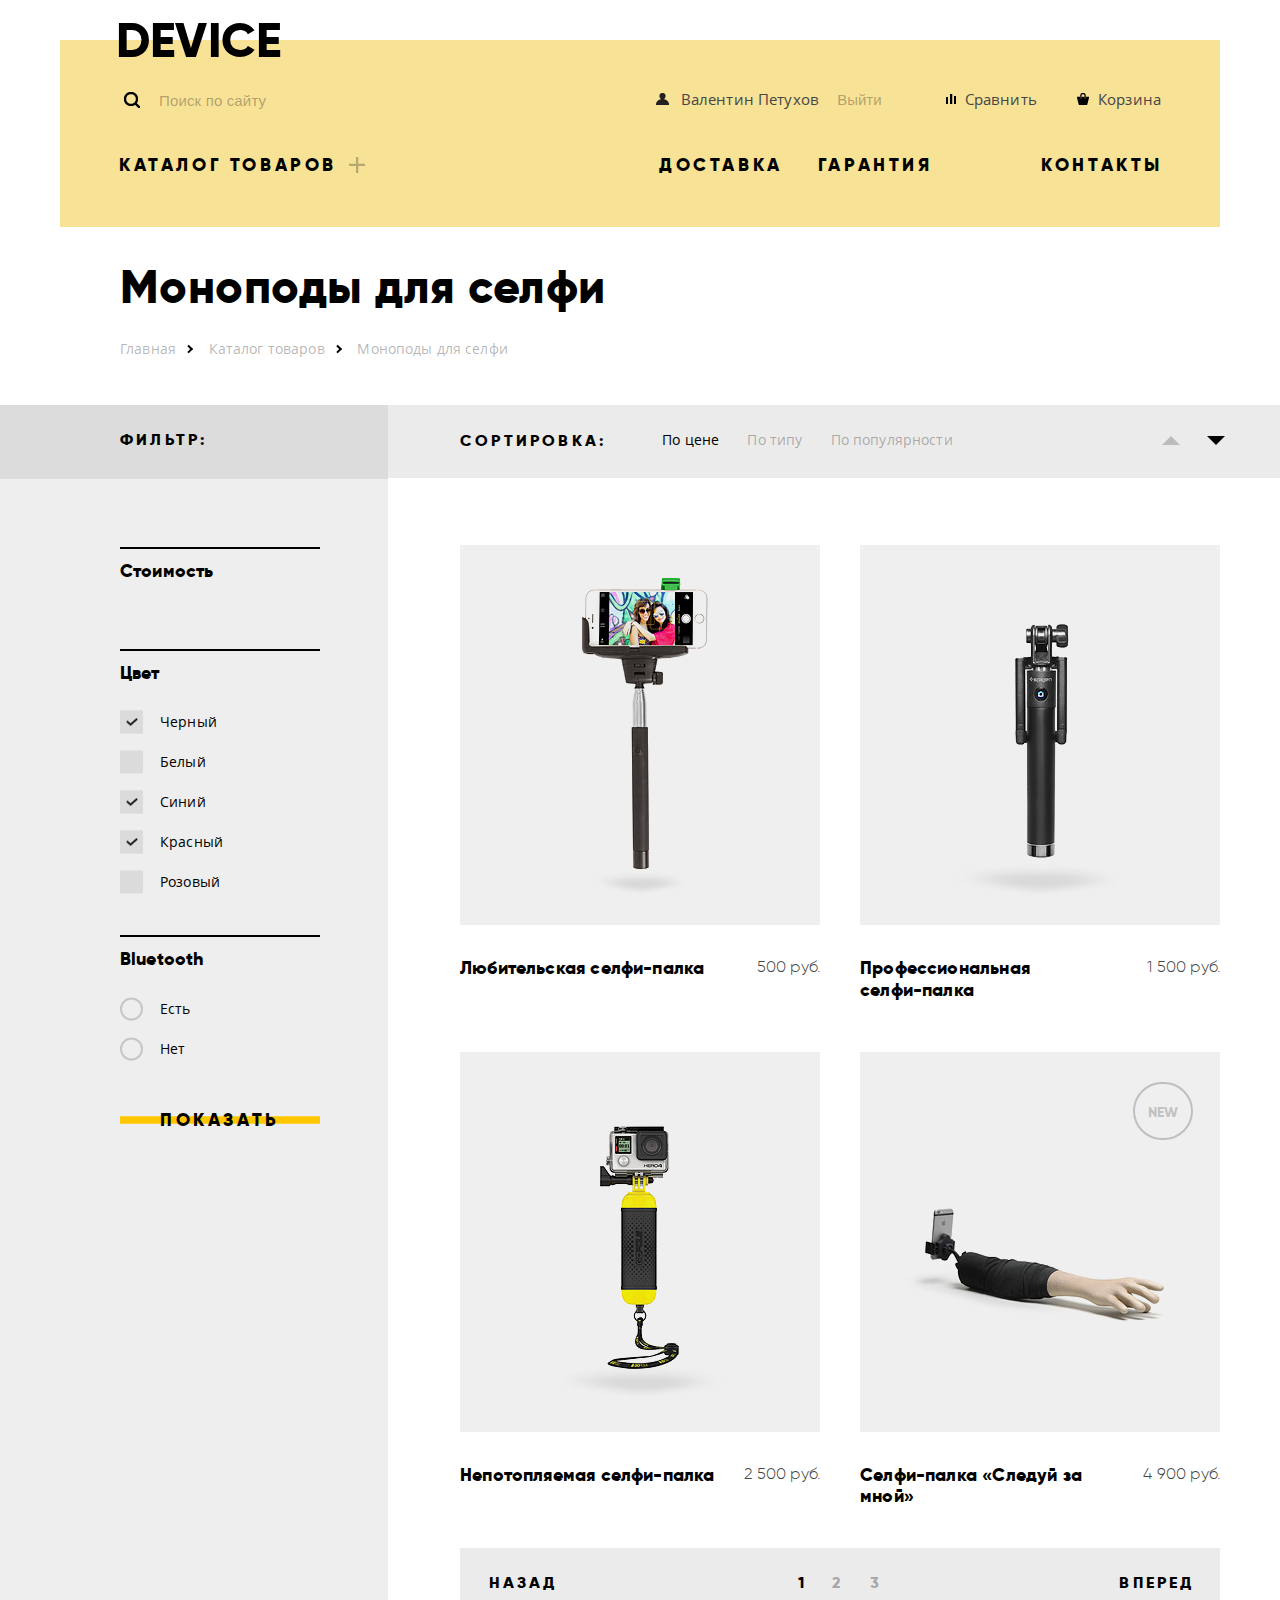
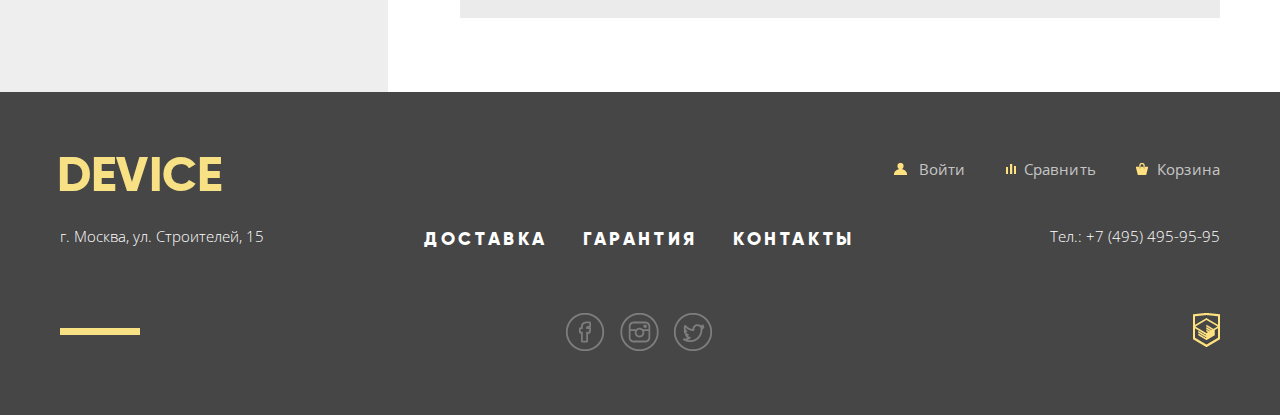
==== catalog.html @ 840a2074 "стилизован catalog.html" ====
<!DOCTYPE html>
<html lang="ru">
  <head>
    <meta charset="utf-8">
    <title>HTML Academy: Девайс</title>
    <link href="css/normalize.css" rel="stylesheet">
    <link href="css/style.css" rel="stylesheet">
    <link href="https://fonts.googleapis.com/css?family=Open+Sans:300,400&amp;subset=cyrillic" rel="stylesheet">
  </head>
  <body class="inner-page">
    <header class="main-header">
      <div class="container">
        <h1>
          <span class="visually-hidden">Девайс</span>
          <a href="index.html">
            <svg class="logo logo-header" xmlns="http://www.w3.org/2000/svg" width="164" height="38" viewBox="0 0 164 36">
              <text transform="translate(-2.32 34.511) scale(1.827 1.814)">DEVICE</text>
            </svg>
          </a>
        </h1>
        <div class="header-user clearfix">
          <form class="site-search" action="#" method="get">
            <input name="search" type="text" placeholder="Поиск по сайту">
            <button type="submit">Найти</button>
          </form>
          <ul class="user-navigation">
            <li>
              <a class="profile-link" href="#">Валентин Петухов</a>
              <button type="button" name="log-out">Выйти</button>
            </li>
            <li>
              <a class="header-compare" href="#">Сравнить</a>
            </li>
            <li>
              <a class="header-cart" href="#">Корзина</a>
            </li>
          </ul>
        </div>
        <ul class="site-navigation clearfix">
          <li class="link-catalog">
            <a>Каталог товаров</a>
            <div class="catalog-navigation">
              <ul class="list-1">
                <li><a href="#"><span class="capitalize">Виртуальная</span> реальность</a></li>
                <li><a href="catalog.html"><span class="capitalize">Моноподы</span> для селфи</a></li>
                <li><a href="#"><span class="capitalize">Экшн</span>-камеры</a></li>
              </ul>
              <ul class="list-2">
                <li><a href="#"><span class="capitalize">Фитнесс</span>-браслеты</a></li>
                <li><a href="#"><span class="capitalize">Умные</span> часы</a></li>
              </ul>
              <ul class="list-3">
                <li><a href="#"><span class="capitalize">Квадрокоптеры</span></a></li>
              </ul>
            </div>
          </li>
          <li class="link-delivery" ><a href="#">Доставка</a></li>
          <li class="link-warranty"><a href="#">Гарантия</a></li>
          <li class="link-contacts"><a href="#">Контакты</a></li>
        </ul>
      </div>
    </header>
    <main class="clearfix">
      <header class="inner-header">
        <div class="container">
          <h2>Моноподы для селфи</h2>
          <ul class="breadcrumbs">
            <li><a href="index.html">Главная</a></li>
            <li><a href="#">Каталог товаров</a></li>
            <li><a>Моноподы для селфи</a></li>
          </ul>
        </div>
      </header>
      <aside class="search">
        <div class="search-title">Фильтр:</div>
        <div class="aside-container">
          <form action="#" method="post">
            <div class="search-price">
              <div class="title search-range">Стоимость</div>
              <input type="range" name="search-range">
            </div>
            <div class="color-search">
              <p class="title">Цвет</p>
              <input type="checkbox" id="black-field" name="color" value="black" checked>
              <label for="black-field">Черный</label>
              <input type="checkbox" id="white-field" name="color" value="white">
              <label for="white-field">Белый</label>
              <input type="checkbox" id="blue-field" name="color" value="blue" checked>
              <label for="blue-field">Синий</label>
              <input type="checkbox" id="red-field" name="color" value="red" checked>
              <label for="red-field">Красный</label>
              <input type="checkbox" id="pink-field" name="color" value="pink">
              <label for="pink-field">Розовый</label>
            </div>
            <div class="bluetooth-search">
              <p class="title">Bluetooth</p>
              <input type="radio" id="bluetooth-field" name="bluetooth" value="yes">
              <label for="bluetooth-field">Есть</label>
              <input type="radio" id="not-bluetooth-field" name="bluetooth" value="not">
              <label for="not-bluetooth-field">Нет</label>
            </div>
            <a class="btn" href="#">Показать</a>
          </form>
        </div>
      </aside>
      <section class="result clearfix">
        <div class="sorting">
          <span>Сортировка:</span>
          <ul class="sorting-category">
            <li>
              <a href="#" class="category-price active">По цене</a>
            </li>
            <li>
              <a href="#" class="category-type">По типу</a>
            </li>
            <li>
              <a href="#" class="category-rating">По популярности</a>
            </li>
          </ul>
          <div class="sorting-arrows">
            <a class="sorting-arrow top" href="#">По возрастанию</a>
            <a class="sorting-arrow down active" href="#">По убыванию</a>
          </div>
        </div>
        <div class="result-container">
          <div class="clearfix">
            <article class="item-card monopode-ameteur">
              <img src="img/monopode-ameteur.jpg" width="360" height="380" alt="Любительская селфи-палка">
              <div class="clearfix">
                <a href="#"><h3>Любительская селфи-палка</h3></a>
                <div class="price">500 руб.</div>
              </div>
               <div class="action">
                <button class="action-cart btn" type="button">В корзину</button>
                <button class="action-compare" type="button">Добавить к сравнению</button>
              </div>
            </article>
            <article class="item-card monopode-pro">
              <img src="img/monopode-pro.jpg" width="360" height="380" alt="Профессиональная селфи-палка">
              <div class="clearfix">
                <h3><a href="#">Профессиональная селфи-палка</a></h3>
                <div class="price">1 500 руб.</div>
              </div>
              <div class="action">
               <button class="action-cart btn" type="button">В корзину</button>
               <button class="action-compare" type="button">Добавить к сравнению</button>
             </div>
            </article>
            <article class="item-card monopode-unsink">
              <img src="img/monopode-unsink.jpg" width="360" height="380" alt="Непотопляемая селфи-палка">
              <div class="clearfix">
                <h3><a href="#">Непотопляемая селфи-палка</a></h3>
                <div class="price">2 500 руб.</div>
              </div>
              <div class="action">
               <button class="action-cart btn" type="button">В корзину</button>
               <button class="action-compare" type="button">Добавить к сравнению</button>
             </div>
            </article>
            <article class="item-card monopode-follow new">
              <img src="img/monopode-follow.jpg" width="360" height="380" alt="Селфи-палка «Следуй за мной»">
              <div class="clearfix">
                <h3><a href="#">Селфи-палка «Следуй за мной»</a></h3>
                <div class="price">4 900 руб.</div>
              </div>
              <div class="action">
               <button class="action-cart btn" type="button">В корзину</button>
               <button class="action-compare" type="button">Добавить к сравнению</button>
             </div>
            </article>
          </div>
          <ul class="paginator clearfix">
            <li class="paginator-guides previous"><a href="#">Назад</a></li>
            <li class="paginator-number"><a class="active">1</a></li>
            <li class="paginator-number"><a href="#">2</a></li>
            <li class="paginator-number"><a href="#">3</a></li>
            <li class="paginator-guides next"><a href="#">Вперед</a></li>
          </ul>
        </div>
      </section>
    </main>
    <footer>
      <div class="container clearfix">
        <div class="footer-user clearfix">
          <h1>
            <span class="visually-hidden">Девайс</span>
            <a href="index.html">
              <svg class="logo logo-footer" xmlns="http://www.w3.org/2000/svg" width="164" height="38" viewBox="0 0 164 36">
                <text transform="translate(-2.32 34.511) scale(1.827 1.814)">DEVICE</text>
              </svg>
            </a>
          </h1>
          <ul class="footer-user-navigation">
            <li><a class="footer-login" href="#login">Войти</a></li>
            <li><a class="footer-compare" href="#">Сравнить</a></li>
            <li><a class="footer-cart" href="#">Корзина</a></li>
          </ul>
        </div>
        <ul class="footer-site-navigation clearfix">
          <li class="address">г. Москва, ул. Строителей, 15</li>
          <li><a href="#">Доставка</a></li>
          <li><a href="#">Гарантия</a></li>
          <li><a href="#">Контакты</a></li>
          <li class="phone">Тел.: +7 (495) 495-95-95</li>
        </ul>
        <div class="decoration">
          <span></span>
        </div>
        <section class="footer-social">
          <a class="social-btn sprite-icon-fb" href="#">Фейсбук</a>
          <a class="social-btn sprite-icon-insta" href="#">Инстаграм</a>
          <a class="social-btn sprite-icon-tw" href="#">Твиттер</a>
        </section>
        <section class="footer-copyright">
          <a href="https://htmlacademy.ru">HTML Academy</a>
        </section>
      </div>
    </footer>
  </body>
</html>
---- css/style.css ----
@font-face {
    font-family: 'Gilroy';
    src: url('../fonts/gilroyextrabold-webfont.eot');
    src: local('Gilroy'), local('Gilroy-ExtraBold'),
          url('fonts/gilroyextrabold-webfont.eot?#iefix') format('embedded-opentype'),
           url('../fonts/gilroyextrabold-webfont.woff2') format('woff2'),
           url('../fonts/gilroyextrabold-webfont.woff') format('woff'),
           url('../fonts/gilroyextrabold-webfont.ttf') format('truetype'),
           url('../fonts/gilroyextrabold-webfont.svg#gilroyextrabold') format('svg');
    font-weight: bold;
    font-style: normal;
}

@font-face {
    font-family: 'Gilroy';
    src: url('fonts/gilroylight-webfont.eot');
    src: local('Gilroy'), local('Gilroy-Regular'),
          url('../fonts/gilroylight-webfont.eot?#iefix') format('embedded-opentype'),
           url('../fonts/gilroylight-webfont.woff2') format('woff2'),
           url('../fonts/gilroylight-webfont.woff') format('woff'),
           url('../fonts/gilroylight-webfont.ttf') format('truetype'),
           url('../fonts/fonts/gilroylight-webfont.svg#gilroylight') format('svg');
    font-weight: normal;
    font-style: normal;
}

@font-face {
    font-family: 'Open Sans';
    src: url('../fonts/opensans-light-webfont.eot');
    src:local('Open Sans'), local('OpenSans-Light'),
        url('../fonts/opensans-light-webfont.eot?#iefix') format('embedded-opentype'),
         url('../fonts/opensans-light-webfont.woff2') format('woff2'),
         url('../fonts/opensans-light-webfont.woff') format('woff');
    font-weight: normal;
    font-style: normal;
}

@font-face {
    font-family: 'Open Sans';
    src: url('../fonts/opensans-regular-webfont.eot');
    src:local('Open Sans'), local('OpenSans-Regular'),
        url('../fonts/opensans-regular-webfont.eot?#iefix') format('embedded-opentype'),
         url('../fonts/opensans-regular-webfont.woff2') format('woff2'),
         url('../fonts/opensans-regular-webfont.woff') format('woff');
    font-weight: normal;
    font-style: normal;
}

html,
body {
  font-weight: normal;
  font-size: 14px;
  line-height: 28px;
  font-family: "Open Sans", "Arial", sans-serif;
  color: #464646;
  letter-spacing: 0.01em;
}

.container {
  width: 1160px;
  margin: 0 auto;
}

.clearfix::after {
  content: "";

  display: table;
  clear: both;
}

.capitalize {
  font-size: 15px;
  line-height: 36px;
  text-transform: capitalize;
  letter-spacing: 0.01em;
}

.btn {
  font-weight: bold;
  font-size: 18px;
  line-height: 21.6px;
  font-family: "Gilroy", "Arial", sans-serif;
  text-align: center;
  color: #000000;
  text-transform: uppercase;
  letter-spacing: 0.2em;

  background: url("../img/btn-background.png") no-repeat center;
  background-size: auto 8px;
}

.btn:hover {
  background-color: #f0c52e;
  background-image: none;
}

.btn:active {
  color: rgba(0, 0, 0, 0.3);
}

/*HEADER*/

.main-header .container {
  position: relative;

  box-sizing: border-box;
  margin-top: 40px;
  margin-bottom: 10px;
  padding: 41px 59px 160px;

  background-color: #f7e296;
}

.inner-page .main-header .container {
  margin-bottom: 33px;
  padding-bottom: 47px;
}

.main-header h1 {
  position: absolute;
  top: -38px;
  left: 51px;
}

.visually-hidden {
  display: inline-block;

  text-indent: -9999px;
}

.logo {
  font-weight: 800;
  font-size: 26.459px;
  font-family: "Gilroy", "Arial", sans-serif;
}

.logo-header {
  fill: #000000;
}

a .logo-header:hover {
  fill: #464646;
}

a .logo-header:active {
  fill: #666666;
}

.header-user {
  margin-bottom: 32px;
}

.site-search {
  float: left;
  margin-left: 5px;
}

input[name="search"] {
  height: 36px;
  padding-left: 35px;

  font-size: 15px;
  color: #000000;
  letter-spacing: 0.01em;

  background: url("../img/search.png") no-repeat left;
  background-color: transparent;
  border: none;
}

input[name="search"]:-moz-placeholder {
  color: rgba(0, 0, 0, 0.3);
}

input[name="search"]::-webkit-input-placeholder {
  color: rgba(0, 0, 0, 0.3);
}

input[name="search"]:-ms-input-placeholder {
  color: rgba(0, 0, 0, 0.3);
}

input[name="search"]:hover :-moz-placeholder {
  color: rgba(0, 0, 0, 0.6);
}

input[name="search"]:hover::-webkit-input-placeholder {
  color: rgba(0, 0, 0, 0.6);
}

input[name="search"]:hover:-ms-input-placeholder {
  color: rgba(0, 0, 0, 0.6);
}

.site-search button {
  position: relative;

  display: none;
  width: 85px;
  height: 49px;
  margin-left: 110px;

  font-size: 15px;
  line-height: 36px;
  letter-spacing: 0.01em;

  background-color: transparent;
  border: 2px solid #000000;
  border-bottom: transparent;
}

input[name="search"] + button::after {
  content: "";
  position: absolute;
  right: 0;
  bottom: 0;

  display: none;
  width: 404px;
  height: 2px;

  background-color: #000000;
}

input[name="search"]:focus + button,
input[name="search"]:focus + button::after {
  display: inline-block;
}

input[name="search"] + button:hover {
  color: #ffffff;

  background-color: #000000;
  border: none;
}

input[name="search"] + button:hover::after {
  display: none;
}

input[name="search"] + button:active {
  display: inline-block;

  color: rgba(255, 255, 255, 0.3);

  background-color: #000000;
  border: none;
}

.user-navigation {
  float: right;
  margin: 0;
  padding: 0;

  list-style: none;
  font-size: 0;
  text-align: right;
}

.user-navigation li {
  display: inline-block;
  margin-top: 4px;

  vertical-align: top;
}

.user-navigation a {
  position: relative;

  font-size: 15px;
}

.user-navigation a::before {
  content: "";
  position: absolute;
  top: 50%;
  left: 0;

  background-image: url("../img/sprite.png");
  transform: translateY(-50%);
}

.user-navigation a:hover {
  opacity: 0.6;
}

.user-navigation a:active {
  opacity: 0.3;
}

.header-login {
  margin-right: 215px;
  padding-left: 25px;
}

.profile-link {
  padding-left: 25px;
}

.user-navigation button {
  vertical-align: text-top;
}

.header-login::before,
.profile-link::before {
  width: 13px;
  height: 12px;

  background-position: -509px -104px;
}

.header-compare {
  padding-left: 19px;
}

.header-compare::before {
  width: 10px;
  height: 10px;

  background-position: -479px -104px;
}

.header-cart {
  margin-left: 40px;
  padding-left: 21px;
}

.header-cart::before {
  width: 12px;
  height: 12px;

  background-position: -447px -104px;
}

.site-navigation {
  margin: 0;
  padding: 0;

  list-style: none;
}

.site-navigation > li > a {
  font-weight: bold;
  font-size: 18px;
  font-family: "Gilroy", "Arial", sans-serif;
  color: #000000;
  text-transform: uppercase;
  letter-spacing: 0.2em;
  white-space: nowrap;
}

.site-navigation a:hover {
  opacity: 0.6;
}

.site-navigation a:active {
  opacity: 0.3;
}

.link-catalog {
  position: relative;
  z-index: 3;

  float: left;
  margin-right: 294px;

  text-align: left;
}

.link-catalog > a {
  position: relative;

  padding-right: 28px;
}

.link-catalog > a::after {
  content: "";
  position: absolute;
  top: 50%;
  right: 0;

  width: 16px;
  height: 16px;

  background: url("../img/sprite.png") no-repeat -570px -104px;
  transform: translateY(-50%);
}

.link-delivery {
  float: left;
  margin-right: 35px;
}

.link-warranty {
  float: left;
}

.link-contacts {
  float: right;
  margin-right: -2px;
}

.catalog-navigation {
  position: absolute;
  top: 22px;
  left: -59px;
  z-index: 3;

  display: none;
  box-sizing: border-box;
  width: 1160px;
  padding-top: 25px;
  padding-bottom: 28px;
  padding-left: 60px;

  font-size: 0;
  text-align: left;

  background-color: #f7e296;
}

.catalog-navigation ul {
  display: inline-block;
  margin: 0;
  padding: 0;

  list-style: none;
  vertical-align: top;
}

.list-1 {
  width: 240px;
}

.list-2 {
  width: 200px;
}

.list li {
  padding: 0;
}

.catalog-navigation a {
  font-weight: normal;
  font-size: 15px;
  line-height: 36px;
  text-align: left;
  text-transform: lowercase;
  letter-spacing: 0.01em;
}

.link-catalog:hover .catalog-navigation,
.catalog-navigation:hover {
  display: block;
}

.profile-link + button {
  margin-right: 58px;
  margin-left: 12px;

  font-size: 15px;
  line-height: 15px;
  vertical-align: baseline;
  color: rgba(0, 0, 0, 0.3);

  background-color: transparent;
  border: none;
}

/*ITEM-SLIDER*/

main input[name="services"] {
  display: none;
}

.item-slider {
  position: relative;

  margin-top: -162px;
}

.item-slider::before {
  content: "";
  position: absolute;
  top: 77px;
  left: 600px;

  width: 100px;
  height: 7px;

  background-color: #ffffff;
}

input[name="item"] {
  display: none;
}

.item-slide {
  display: none;
}

#btn-monopode:checked ~ #slide-monopod,
#btn-fittracker:checked ~ #slide-fittracker,
#btn-quadrocopter:checked ~ #slide-quadrocopter {
  display: block;
}

.item-slide-right {
  float: right;
  margin-right: 48px;
}

.item-slider img {
  float: left;
}

h2 {
  font-weight: bold;
  font-size: 47px;
  line-height: 56.4px;
  font-family: "Gilroy", "Arial", sans-serif;
  color: #000000;
}

.item-slide h2 {
  margin-top: -87px;
  margin-bottom: 20px;
}

.item-number {
  font-weight: bold;
  font-size: 179.2px;
  line-height: 179.2px;
  font-family: "Gilroy", "Arial", sans-serif;
  color: #ffffff;
}

.description {
  width: 500px;
  margin: 0;
  margin-bottom: 42px;

  font-size: 15px;
  line-height: 30px;
  font-family: "Open Sans";
  color: #464646;
  letter-spacing: 0.01em;
}

.item-slider a {
  display: block;
  width: 220px;
  margin-bottom: 53px;
  margin-left: 2px;

  line-height: 40px;
}

input[name="item"] + label {
  position: relative;
  top: 365px;
  left: 1000px;

  display: inline-block;
  box-sizing: border-box;
  width: 10px;
  height: 10px;
  margin-right: 20px;

  font-size: 0;

  border: 3px solid #000000;
  border-radius: 50%;
}

input[name="item"]:not(:checked) + label:hover {
  border-color: rgba(0, 0, 0, 0.4);
}

input[name="item"]:not(:checked) + label {
  border-color: rgba(0, 0, 0, 0.3);
}

.characteristics {
  font-size: 0;
}

.characteristics div {
  display: inline-block;
  margin-right: 80px;

  vertical-align: top;
  text-align: left;
}

.characteristics b {
  display: inline-block;
  padding-bottom: 9px;

  font-weight: lighter;
  font-size: 36px;
  line-height: 43.2px;
  font-family: "Gilroy", "Arial", sans-serif;
  color: #000000;
}

.characteristics p {
  margin: 0;

  font-size: 13px;
  line-height: 20px;
  font-family: "Open Sans", "Arial", sans-serif;
  color: #464646;
}

.monopode {
  padding-bottom: 106px;
}

.monopode img {
  margin-top: 14px;
  margin-left: 90px;
}

.monopode .item-number {
  padding-left: 334px;
}

.monopode h2 {
  width: 398px;
}

.fittracker {
  margin-bottom: 96px;
}

.fittracker img {
  margin-top: 24px;
  margin-left: 115px;
}

.fittracker h2 {
  width: 300px;
}

.fittracker .item-number {
  padding-left: 310px;
}

.fittracker .description {
  width: 465px;
}

.quadrocopter {
  margin-bottom: 114px;
}

.quadrocopter img {
  margin-top: 78px;
  margin-left: 30px;
}

.quadrocopter .item-slide-right {
  margin-right: 50px;
}

.quadrocopter h2 {
  width: 510px;
}

.quadrocopter .characteristics div {
  margin-right: 43px;
}

.quadrocopter .item-number {
  width: 515px;

  text-align: right;
}

/*ITEM-NAVIGATION*/

.item-navigation {
  margin: 0;
  margin-bottom: 185px;
  padding: 0;

  list-style: none;
  font-size: 0;
  letter-spacing: 0;
}

.item-navigation li {
  display: inline-block;
  margin-right: 40px;

  vertical-align: top;
}

.item-navigation li:nth-child(6n) {
  margin-right: 0;
}

.item {
  position: relative;

  display: inline-block;
  width: 160px;
  height: 160px;
  margin-bottom: 34px;

  vertical-align: top;

  background-color: #f7e296;
}

.item-navigation a {
  display: block;
  width: 160px;

  font-weight: bold;
  font-size: 18px;
  line-height: 21.6px;
  font-family: "Gilroy", "Arial", sans-serif;
  text-align: left;
  color: #000000;
  letter-spacing: 0.01em;
}

.item::before {
  content: "";
  position: absolute;
  top: 50%;
  left: 50%;

  background: #f7e296 url("../img/sprite.png") no-repeat;
  transform: translateX(-50%) translateY(-50%);
}

.icon-vr::before {
  width: 97px;
  height: 55px;

  background-position: -442px -428px;
}

.icon-monopode::before {
  top: 100%;

  width: 86px;
  height: 117px;

  background-position: -443px -256px;
  transform: translateX(-50%) translateY(-100%);
}

.icon-monopode + a {
  width: 100px;
}

.icon-cam::before {
  width: 71px;
  height: 87px;

  background-position: -10px -10px;
}

.icon-fittracker::before {
  width: 107px;
  height: 65px;

  background-position: -440px -10px;
}

.icon-watch::before {
  width: 56px;
  height: 98px;

  background-position: -559px -428px;
}

.icon-quadrocopter::before {
  width: 132px;
  height: 69px;

  background-position: -10px -393px;
}

.item-navigation li:hover .item,
.item-navigation li:hover .item::before {
  background-color: #f0c52e;
}

.item-navigation li:active {
  opacity: 0.3;
}

/*SERVICES-SLIDER*/

.services-slider {
  margin-bottom: 103px;

  font-size: 0;

  background-color: #e5e5e5;
}

#btn-delivery:checked ~ .services-slider #slide-delivery,
#btn-warranty:checked ~ .services-slider #slide-warranty,
#btn-credit:checked ~ .services-slider #slide-credit {
  display: inline-block;
}

.services-slide {
  display: none;
  box-sizing: border-box;
  margin-top: -100px;
  margin-bottom: 60px;
  padding-top: 70px;
  padding-bottom: 76px;
  padding-left: 117px;

  background-repeat: no-repeat;
  border-left: 7px solid #000000;
}

.services-slide h2 {
  margin: 0;
  margin-bottom: 27px;

  font-size: 47px;
  line-height: 56px;
  letter-spacing: 0.01em;
}

.services-slide p {
  width: 450px;
  margin: 0;

  font-size: 15px;
  line-height: 30px;
  text-align: left;
  letter-spacing: 0.01em;
}

.delivery {
  width: 817px;

  background-image: url("../img/delivery.png");
  background-position: right 85px;
}

.warranty {
  width: 836px;

  background-image: url("../img/warranty.png");
  background-position: right 60px;
}

.credit {
  width: 812px;

  background-image: url("../img/credit.png");
  background-position: right 60px;
}

.services-slider-controls {
  display: inline-block;
  margin-top: -100px;
  padding-top: 80px;
  padding-bottom: 82px;

  vertical-align: top;
}

.services-slider-controls label {
  display: block;
  box-sizing: border-box;
  width: 277px;
  margin-bottom: 25px;
  padding-right: 107px;

  line-height: 40px;
  letter-spacing: 0.2em;

  background-position: left;
  background-size: 160px 8px;
}

.services-slider-controls label:last-of-type {
  margin-bottom: 0;
}

.services-slider-controls label:hover {
  background: url("../img/services-controls-hover.png") no-repeat left;
}
.services-slider-controls label:active {
  color: rgba(0, 0, 0, 1);
}

#btn-delivery:checked ~ .services-slider #label-delivery,
#btn-warranty:checked ~ .services-slider #label-warranty,
#btn-credit:checked ~ .services-slider #label-credit {
  color: #f7e184;

  background: #000000 none;
}

/*PARTNERS*/

.partners {
  margin-bottom: 93px;

  font-size: 0;
  letter-spacing: 0;
}

.partners-link {
  display: inline-block;
  width: 260px;
  height: 100px;
  margin-right: 40px;

  vertical-align: top;

  background: url("../img/sprite.png") no-repeat;
}

.partners a:nth-child(4n) {
  margin-right: 0;
}

.partners-link-dji {
  background-position: -101px -10px;
}

.partners-link-dji:hover {
  background-position: -10px -130px;
}

.partners-link-spgadgets {
  background-position: -162px -393px;
}

.partners-link-spgadgets:hover {
  background-position: -606px -10px;
}
.partners-link-gopro {
  background-position: -290px -136px;
}

.partners-link-gopro:hover {
  background-position: -10px -256px;
}

.partners-link-vive {
  background-position: -570px -188px;
}

.partners-link-vive:hover {
  background-position: -549px -308px;
}

/*INFO*/

.info {
  width: 50%;
}

.info h2 {
  position: relative;

  margin: 0;
  margin-bottom: 40px;
  padding-top: 48px;
}

.info h2::before {
  content: "";
  position: absolute;
  top: 0;

  width: 80px;
  height: 7px;

  background-color: #000000;
}

.info p {
  margin: 0;
  margin-bottom: 30px;

  font-size: 15px;
  line-height: 30px;
  letter-spacing: 0;
}

.info a {
  display: inline-block;
  width: 260px;

  background-size: 260px;
}

.info a:hover {
  background: url("../img/btn-background.png") no-repeat center;
  background-color: transparent;
  background-size: 260px;
}

.info a:active {
  color: rgba(0, 0, 0, 1);
}

/*ABOUT*/

.about {
  float: left;
}

.about p {
  width: 495px;
}

.about ul {
  margin: 0;
  margin-bottom: 62px;
  margin-left: 18px;
  padding: 0;
  padding-top: 35px;

  list-style-type: none;
  list-style-image: url("../img/list-marker.png");
  letter-spacing: 0;
}

.about li {
  padding-left: 18px;

  font-weight: bold;
  font-size: 16px;
  line-height: 40px;
  font-family: "Gilroy", "Arial", sans-serif;
  color: #000000;
}

/*CONTACTS*/

.contacts {
  float: right;
  box-sizing: border-box;
  padding-left: 20px;
}

.contacts p {
  width: 540px;
  margin-bottom: 38px;
}

.contacts div {
  padding-bottom: 66px;
}

/*INNER-HEADER*/

.inner-page main {
  overflow: hidden;
}

.inner-header .container {
  box-sizing: border-box;
  padding-left: 60px;
}

.inner-header h2 {
  margin: 0;
  margin-bottom: 15px;

  letter-spacing: 0.01em;
}

.breadcrumbs {
  margin: 0;
  margin-bottom: 37px;
  padding: 0;

  list-style: none;
  font-size: 0;
}

.breadcrumbs li {
  display: inline-block;

  vertical-align: top;
}

.breadcrumbs li::after {
  content: "";

  display: inline-block;
  width: 3.5px;
  height: 3.5px;
  margin-right: 17px;
  margin-bottom: 3px;
  margin-left: 10px;

  border: 2px solid black;
  border-bottom: transparent;
  border-left: transparent;
  transform: rotate(45deg);
}

.breadcrumbs li:last-child::after {
  display: none;
}

.breadcrumbs a {
  font-size: 14px;
  line-height: 36px;
  color: rgba(0, 0, 0, 0.3);
  letter-spacing: 0.01em;
}

.breadcrumbs a:hover {
  color: rgba(0, 0, 0, 0.6);
}

.breadcrumbs a:active {
  color: rgba(0, 0, 0, 0.1);
}

.breadcrumbs a.active {
  color: rgba(0, 0, 0, 0.1);
}

/*ASIDE*/

aside {
  float: left;
  width: calc(50% - 252px);
  margin-bottom: -32767px;
  padding-bottom: 32767px;

  background-color: #eeeeee;
}

.search-title {
  margin-bottom: 68px;
  padding-top: 26px;
  padding-bottom: 28px;
  padding-left: calc(100% - 268px);

  font-weight: bold;
  font-size: 16px;
  line-height: 19.2px;
  font-family: "Gilroy", "Arial", sans-serif;
  color: #000000;
  text-transform: uppercase;
  letter-spacing: 0.2em;

  background-color: #dcdcdc;
}

.aside-container {
  margin-left: calc(100% - 268px);
  padding-right: 68px;
}

form .title {
  margin: 0;
  margin-bottom: 30px;

  font-weight: bold;
  font-size: 18px;
  line-height: 21.6px;
  font-family: "Gilroy", "Arial", sans-serif;
  color: #000000;
}

.search-price {
  min-height: 88px;/*УДАЛИТЬ*/
  padding-top: 12px;

  border-top: 2px solid #000000;
}

.title.search-range {
  margin-bottom: 37px;
}

p.title {
  margin: 0;
  margin-bottom: 18px;
}

.color-search {
  padding-top: 12px;
  padding-bottom: 33px;

  border-top: 2px solid #000000;
}

.aside-container input {
  display: none;
}

.aside-container input[type="checkbox"] + label,
.aside-container input[type="radio"] + label {
  position: relative;

  display: block;
  margin: 0 0;
  padding-left: 40px;

  line-height: 40px;
  color: #000000;

  cursor: pointer;
}

.aside-container input[type="checkbox"] + label::before {
  content: "";
  position: absolute;
  top: 50%;
  left: 0;

  width: 23px;
  height: 23px;

  background-color: #dbdbdb;
  transform: translateY(-50%);
}

.aside-container input[type="checkbox"] + label:hover::before {
  background-color: #cecece;
}

.aside-container input[type="checkbox"]:active + label::before {
  background: #c4c4c4 url("../img/icon-tick.png") no-repeat 50% 50%;
}

.aside-container input[type="checkbox"]:checked + label::after {
  content: "";
  position: absolute;
  top: 50%;
  left: 0;

  width: 23px;
  height: 23px;

  background: #dbdbdb url("../img/icon-tick.png") no-repeat 50% 50%;
  transform: translateY(-50%);
}

.aside-container input[type="checkbox"] + label:hover::after {
  background-color: #cecece;
}

.aside-container input[type="checkbox"] + label:active::after {
  background-color: #c4c4c4;
  background-image: none;
}

.bluetooth-search {
  margin-bottom: 38px;
  padding-top: 12px;

  border-top: 2px solid #000000;
}

.aside-container a {
  padding: 0 40px;
}

.aside-container a:hover {
  background: url("../img/btn-background.png") no-repeat center;
  background-color: transparent;
}

.aside-container a:active {
  color: rgba(0, 0, 0, 1);
}

.aside-container input[type="radio"] + label::before {
  content: "";
  position: absolute;
  top: 50%;
  left: 0;

  box-sizing: border-box;
  width: 23px;
  height: 23px;

  border: 2px solid #c6c6c6;
  border-radius: 50%;
  transform: translateY(-50%);
}

.aside-container input[type="radio"] + label:hover::before {
  border-color: #bcbcbc;
}

.aside-container input[type="radio"]:active + label::before {
  background: url("../img/icon-radio.png") no-repeat 50% 50%;
  border: 2px solid #acacac;
}

.aside-container input[type="radio"]:checked + label::after {
  content: "";
  position: absolute;
  top: 50%;
  left: 0;

  box-sizing: border-box;
  width: 23px;
  height: 23px;

  background: url("../img/icon-radio.png") no-repeat 50% 50%;
  border: 2px solid #c6c6c6;
  border-radius: 50%;
  transform: translateY(-50%);
}

.aside-container input[type="radio"]:checked + label:hover::after {
  border: 2px solid #bcbcbc;
}

/*RESULT*/

.result {
  float: left;
  width: calc(252px + 50%);
  margin-bottom: 74px;
}

.sorting {
  margin-bottom: 17px;
  padding-top: 21px;
  padding-bottom: 19px;
  padding-left: 72px;

  background-color: #ebebeb;
}

.sorting span {
  font-weight: bold;
  font-size: 16px;
  line-height: 19.2px;
  font-family: "Gilroy", "Arial", sans-serif;
  color: #000000;
  text-transform: uppercase;
  letter-spacing: 0.2em;
}

.sorting-category {
  display: inline-block;
  margin: 0;
  margin-left: 52px;
  padding: 0;

  list-style: none;
  font-size: 0;
  vertical-align: middle;
}

.sorting-category li {
  display: inline-block;
  margin-right: 28px;

  vertical-align: top;
}

.sorting-category a {
  font-size: 14px;
  color: rgba(0, 0, 0, 0.3);
}

.sorting-category a:hover {
  color: rgba(0, 0, 0, 0.6);
}

.sorting-category a:active {
  color: #000000;
}

.sorting-category a.active {
  color: #000000;
}

.sorting-arrows {
  display: inline-block;
  margin-top: 5px;
  margin-left: 152px;

  font-size: 0;
  vertical-align: top;
}

.sorting-arrow {
  margin-left: 25px;

  font-size: 0;
}

.sorting-arrow::before {
  content: "";

  display: inline-block;

  border: 9px solid rgba(0, 0, 0, 0.2);
  border-right-color: transparent;
  border-left-color: transparent;
}

.sorting-arrow.top::before {
  border-top-width: 0;
}

.sorting-arrow.down::before {
  border-bottom-width: 0;
}

.sorting-arrow.top:hover::before {
  border-bottom-color: rgba(0, 0, 0, 0.4);
}

.sorting-arrow.down:hover::before {
  border-top-color: rgba(0, 0, 0, 0.4);
}

.sorting-arrow.top:active::before {
  border-bottom-color: #000000;
}

.sorting-arrow.down:active::before {
  border-top-color: #000000;
}

.sorting-arrow.top.active::before {
  border-bottom-color: #000000;
}

.sorting-arrow.down.active::before {
  border-top-color: #000000;
}

.result-container {
  width: 765px;
  padding-left: 72px;
}

.item-card {
  position: relative;

  float: left;
  margin-top: 50px;
}

.item-card:nth-of-type(2n) {
  margin-left: 40px;
}

.item-card h3 {
  float: left;
  width: 255px;
  margin: 0;
  margin-top: 24px;

  font-weight: bold;
  font-size: 18px;
  line-height: 21.6px;
  font-family: "Gilroy", "Arial", sans-serif;
  color: #000000;
  letter-spacing: 0.01em;
}

.monopode-pro h3 {
  width: 190px;
}

.price {
  float: right;
  margin-top: 24px;

  font-size: 16px;
  line-height: 19px;
  font-family: "Gilroy", "Arial", sans-serif;
  letter-spacing: 0.01em;
}

.item-card:hover img {
  opacity: 0.7;
}

.action {
  position: absolute;
  top: 0;
  left: 0;
  display: none;

  width: 360px;
  height: 379px;
}

.item-card:hover .action {
  display: block;
}

.action button {
  display: block;
  margin-right: auto;
  margin-left: auto;
}

.action-cart {
  height: 40px;
  margin-top: 170px;
  margin-bottom: 7px;
  padding: 0 38px;

  letter-spacing: 0.2em;

  border: none;
}

.action-compare {
  font-size: 13px;
  line-height: 36px;
  font-family: "Open Sans", "Arial", sans-serif;
  color: rgba(0, 0, 0, 0.5);
  letter-spacing: 0.01em;

  background-color: transparent;
  border: none;
}

.action-compare:hover {
  color: rgba(0, 0, 0, 1);
}

.action-compare:active {
  color: rgba(0, 0, 0, 0.2);
}

.paginator {
  width: 760px;
  margin-top: 40px;
  padding: 0;

  list-style: none;
  font-size: 0;
  text-align: center;

  background-color: #ebebeb;
}

.paginator-number {
  display: inline-block;
  margin-right: 25px;
}

.paginator li:nth-child(4) {
  margin-right: 0;
}

.paginator a {
  font-weight: bold;
  font-size: 16px;
  font-family: "Gilroy", "Arial", sans-serif;
  color: #000000;
  text-transform: uppercase;
  letter-spacing: 0.2em;
}

.paginator-number a {
  line-height: 70px;
  color: rgba(0, 0, 0, 0.3);
}

.paginator-number a:hover {
  color: rgba(0, 0, 0, 0.6);
}

.paginator-number a:active {
  color: #000000;
}

.paginator-number a.active {
  color: #000000;
}

.paginator-guides.previous {
  float: left;
}

.paginator-guides.next {
  float: right;
}

.paginator-guides {
  width: 126px;
}

.paginator-guides a {
  line-height: 70px;
  vertical-align: middle;
}

.paginator-guides:hover {
  background-color: rgba(0, 0, 0, 0.08);
}

.paginator-guides a:active {
  color: rgba(0, 0, 0, 0.3);
}

.new::after {
  content: "NEW";
  position: absolute;
  top: 30px;
  right: 27px;

  display: inline-block;
  width: 56px;
  height: 34px;
  padding-top: 20px;

  font-weight: bold;
  font-size: 14px;
  line-height: 16.8px;
  font-family: "Gilroy", "Arial", sans-serif;
  vertical-align: middle;
  text-align: center;
  color: rgba(0, 0, 0, 0.2);

  border: 2px solid rgba(0, 0, 0, 0.2);
  border-radius: 30px;
}

/*FOOTER*/

.inner-page footer {
  margin-top: 0;
}

footer {
  margin-top: 87px;
  padding-top: 63px;
  padding-bottom: 64px;

  color: #ffffff;

  background-color: #464646;
}

footer h1 {
  float: left;
  margin: 0;
  margin-left: -8px;
}

.logo-footer {
  fill: #f7e184;
}

a .logo-footer:hover {
  fill: #f0c52e;
}

a .logo-footer:active {
  opacity: 0.3;
}

.footer-user.clearfix {
  margin-bottom: 29px;
}

.footer-user-navigation {
  float: right;
  margin: 0;
  padding: 0;

  list-style: none;
  font-size: 0;
  text-align: right;
}

.footer-user-navigation li {
  display: inline-block;
  margin-left: 40px;

  vertical-align: top;
}

.footer-user-navigation li:first-of-type {
  margin-left: 0;
}

.footer-user-navigation a {
  position: relative;

  font-size: 15px;
  color: rgba(255, 255, 255, 0.7);
}

.footer-user-navigation a:hover {
  color: rgba(255, 255, 255, 1);
}

.footer-user-navigation a:active {
  opacity: 0.3;
}

.footer-user-navigation a::before {
  content: "";
  position: absolute;
  top: 50%;
  left: 0;

  background-image: url("../img/sprite.png");
  transform: translateY(-50%);
}

.footer-login {
  padding-left: 25px;
}

.footer-login::before {
  width: 13px;
  height: 12px;

  background-position: -381px -104px;
}

.footer-login:hover::before {
  width: 13px;
  height: 12px;

  background-position: -414px -104px;
}

.footer-compare {
  padding-left: 18px;
}

.footer-compare::before {
  width: 10px;
  height: 10px;

  background-position: -381px -74px;
}

.footer-compare:hover::before {
  width: 10px;
  height: 10px;

  background-position: -567px -74px;
}

.footer-cart {
  padding-left: 21px;
}

.footer-cart::before {
  width: 12px;
  height: 12px;

  background-position: -567px -10px;
}

.footer-cart:hover::before {
  width: 12px;
  height: 12px;

  background-position: -567px -42px;
}

.footer-site-navigation {
  margin: 0;
  margin-bottom: 60px;
  padding: 0;

  list-style: none;
  font-size: 0;
  text-align: center;
}

.footer-site-navigation li {
  display: inline-block;

  font-weight: lighter;
  font-size: 15px;
  vertical-align: top;
}

.footer-site-navigation a {
  margin-right: 35px;

  font-weight: bold;
  font-size: 18px;
  line-height: 21.6px;
  font-family: "Gilroy", "Arial", sans-serif;
  vertical-align: text-top;
  text-transform: uppercase;
  letter-spacing: 0.2em;
}

.footer-site-navigation a:hover {
  color: rgba(255, 255, 255, 0.6);
}

.footer-site-navigation a:active {
  color: rgba(255, 255, 255, 0.3);
}

.address {
  float: left;
  margin-top: -3px;

  letter-spacing: normal;
}

.phone {
  float: right;
  margin-top: -3px;

  letter-spacing: normal;
}

.decoration span {
  float: left;
  box-sizing: border-box;
  width: 80px;
  height: 7px;
  margin: 15.5px 0;

  background-color: #f7e184;
}

.footer-social {
  float: left;
  margin-left: 426px;

  font-size: 0;
}

.social-btn {
  display: inline-block;
  width: 39px;
  height: 38px;
  margin-right: 15px;

  background-image: url("../img/sprite.png");
  background-repeat: no-repeat;
  opacity: 0.3;
}

.social-btn:hover {
  opacity: 1;
}

.social-btn:active {
  opacity: 0.1;
}

.footer-copyright {
  float: right;

  font-size: 0;
}

.footer-copyright a {
  display: inline-block;
  width: 27px;
  height: 34px;

  background-image: url("../img/sprite.png");
  background-repeat: no-repeat;
  background-position: -290px -256px;
}

.footer-copyright a:hover {
  background-position: -337px -256px;
}

.footer-copyright a:active {
  opacity: 0.3;
}

/*SPRITE*/

.sprite {
  display: block;

  background-image: url("../img/sprite.png");
  background-repeat: no-repeat;
}

.sprite-icon-cam {
  width: 71px;
  height: 87px;

  background-position: -10px -10px;
}

.sprite-icon-dji {
  width: 260px;
  height: 100px;

  background-position: -101px -10px;
}

.sprite-icon-dji-hvr {
  width: 260px;
  height: 100px;

  background-position: -10px -130px;
}

.sprite-icon-fb {
  width: 39px;
  height: 38px;

  background-position: -381px -10px;
}

.sprite-icon-fittracker {
  width: 107px;
  height: 65px;

  background-position: -440px -10px;
}

.sprite-icon-footer-cart {
  width: 12px;
  height: 12px;

  background-position: -567px -10px;
}

.sprite-icon-footer-cart-hvr {
  width: 12px;
  height: 12px;

  background-position: -567px -42px;
}

.sprite-icon-footer-compare {
  width: 10px;
  height: 10px;

  background-position: -381px -74px;
}

.sprite-icon-footer-compare-hvr {
  width: 10px;
  height: 10px;

  background-position: -567px -74px;
}

.sprite-icon-footer-user {
  width: 13px;
  height: 12px;

  background-position: -381px -104px;
}

.sprite-icon-footer-user-hvr {
  width: 13px;
  height: 12px;

  background-position: -414px -104px;
}

.sprite-icon-gopro {
  width: 260px;
  height: 100px;

  background-position: -290px -136px;
}

.sprite-icon-gopro-hvr {
  width: 260px;
  height: 100px;

  background-position: -10px -256px;
}

.sprite-icon-header-cart {
  width: 12px;
  height: 12px;

  background-position: -447px -104px;
}

.sprite-icon-header-compare {
  width: 10px;
  height: 10px;

  background-position: -479px -104px;
}

.sprite-icon-header-user {
  width: 13px;
  height: 12px;

  background-position: -509px -104px;
}

.sprite-icon-htmlacademy {
  width: 27px;
  height: 34px;

  background-position: -290px -256px;
}

.sprite-icon-htmlacademy-hvr {
  width: 27px;
  height: 34px;

  background-position: -337px -256px;
}

.sprite-icon-insta {
  width: 39px;
  height: 38px;

  background-position: -384px -256px;
}

.sprite-icon-monopode {
  width: 86px;
  height: 117px;

  background-position: -443px -256px;
}

.sprite-icon-plus {
  width: 16px;
  height: 16px;

  background-position: -570px -104px;
}

.sprite-icon-quadrocopter {
  width: 132px;
  height: 69px;

  background-position: -10px -393px;
}

.sprite-icon-radio {
  width: 9px;
  height: 9px;

  background-position: -411px -74px;
}

.sprite-icon-spgadgets {
  width: 260px;
  height: 100px;

  background-position: -162px -393px;
}

.sprite-icon-spgadgets-hvr {
  width: 260px;
  height: 100px;

  background-position: -606px -10px;
}

.sprite-icon-tick {
  width: 12px;
  height: 7px;

  background-position: -606px -130px;
}

.sprite-icon-tw {
  width: 38px;
  height: 38px;

  background-position: -638px -130px;
}

.sprite-icon-vive {
  width: 260px;
  height: 100px;

  background-position: -570px -188px;
}

.sprite-icon-vive-hvr {
  width: 260px;
  height: 100px;

  background-position: -549px -308px;
}

.sprite-icon-vr {
  width: 97px;
  height: 55px;

  background-position: -442px -428px;
}

.sprite-icon-watch {
  width: 56px;
  height: 98px;

  background-position: -559px -428px;
}
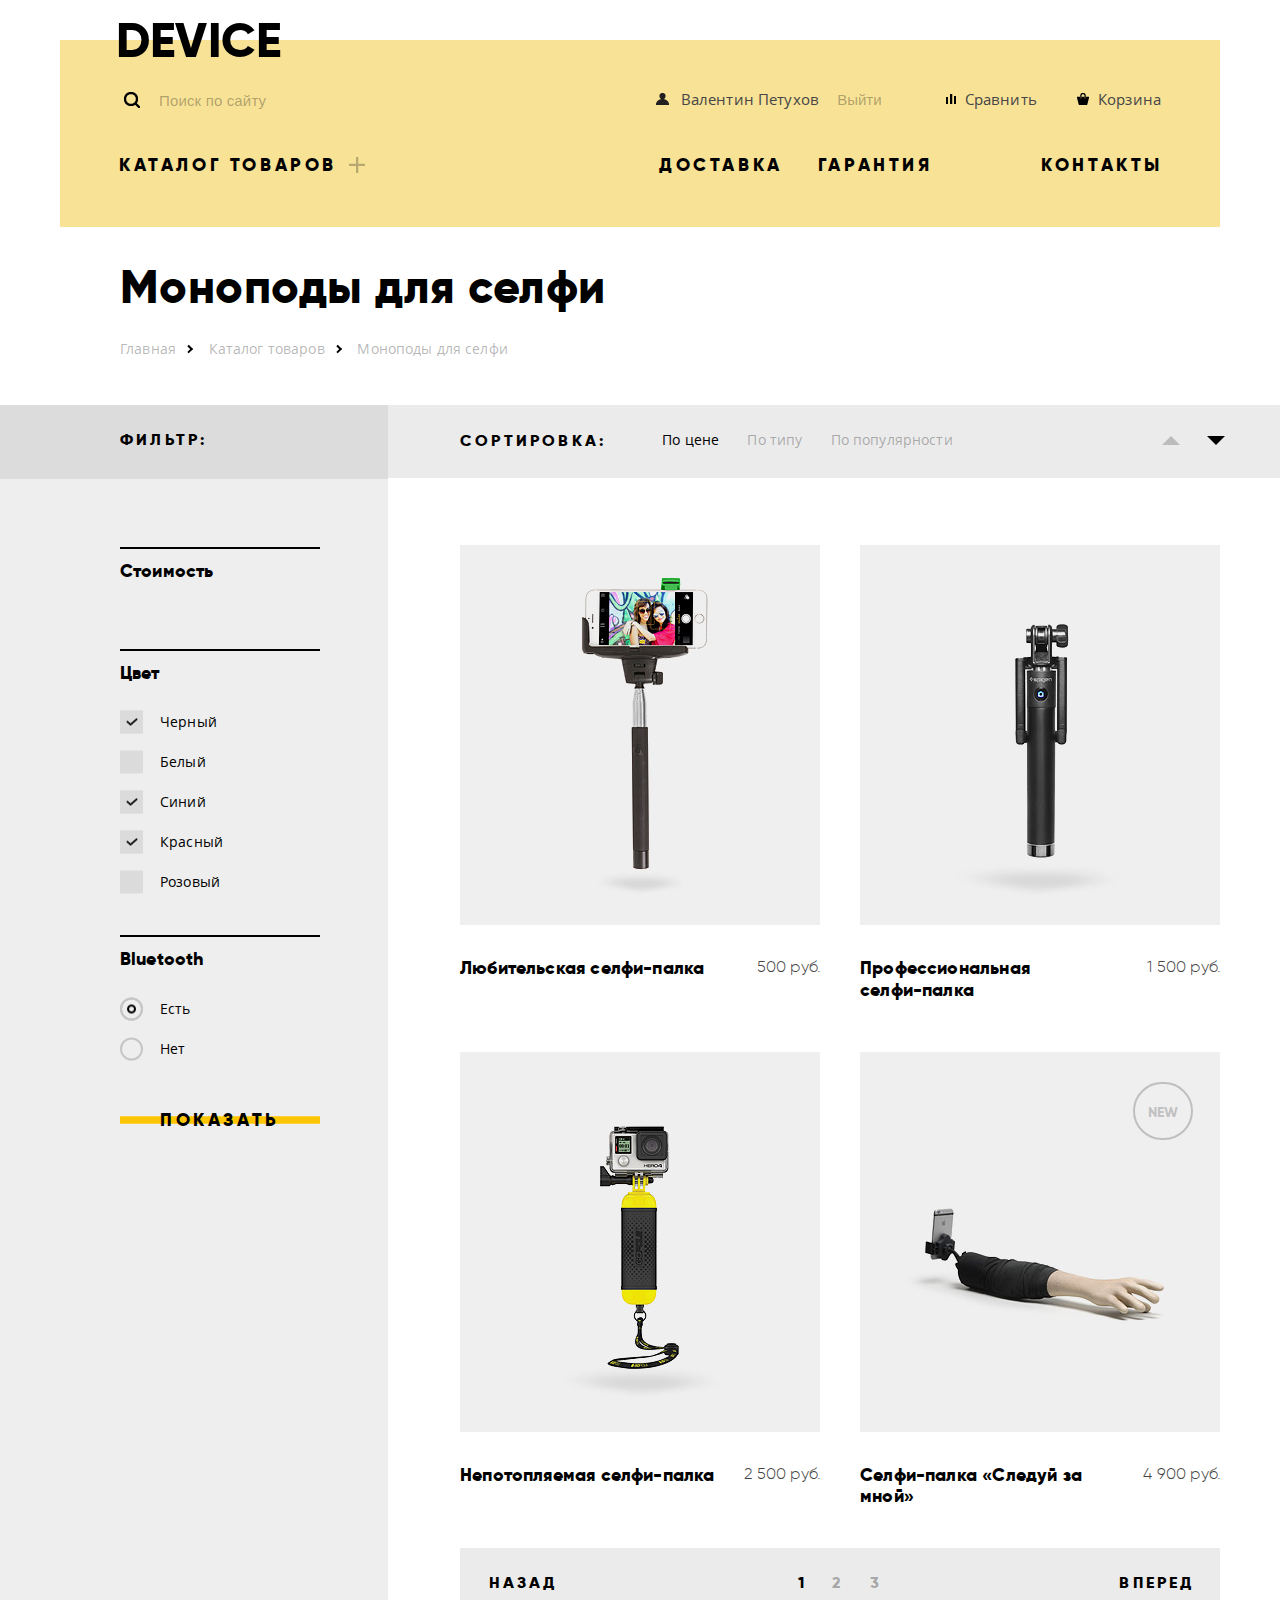
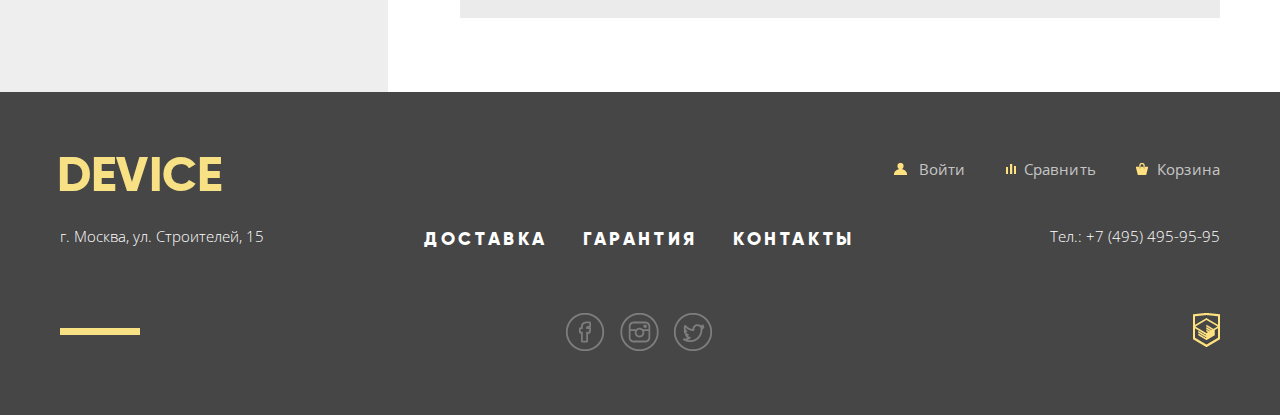
==== commit b98d7bf0: "Кнопке "Есть" добавлено состояние checked по умолчанию" ====
--- a/catalog.html
+++ b/catalog.html
@@ -94,7 +94,7 @@
             </div>
             <div class="bluetooth-search">
               <p class="title">Bluetooth</p>
-              <input type="radio" id="bluetooth-field" name="bluetooth" value="yes">
+              <input type="radio" id="bluetooth-field" name="bluetooth" value="yes" checked>
               <label for="bluetooth-field">Есть</label>
               <input type="radio" id="not-bluetooth-field" name="bluetooth" value="not">
               <label for="not-bluetooth-field">Нет</label>
--- a/css/style.css
+++ b/css/style.css
@@ -192,6 +192,10 @@
   color: rgba(0, 0, 0, 0.6);
 }
 
+input[name="search"]:focus {
+  outline: none;
+}
+
 .site-search button {
   position: relative;
 
@@ -234,10 +238,6 @@
   border: none;
 }
 
-input[name="search"] + button:hover::after {
-  display: none;
-}
-
 input[name="search"] + button:active {
   display: inline-block;
 
@@ -245,6 +245,7 @@
 
   background-color: #000000;
   border: none;
+  outline: none;
 }
 
 .user-navigation {
@@ -465,6 +466,7 @@
 
   background-color: transparent;
   border: none;
+  cursor: pointer;
 }
 
 /*ITEM-SLIDER*/
@@ -1002,16 +1004,6 @@
   background-size: 260px;
 }
 
-.info a:hover {
-  background: url("../img/btn-background.png") no-repeat center;
-  background-color: transparent;
-  background-size: 260px;
-}
-
-.info a:active {
-  color: rgba(0, 0, 0, 1);
-}
-
 /*ABOUT*/
 
 .about {
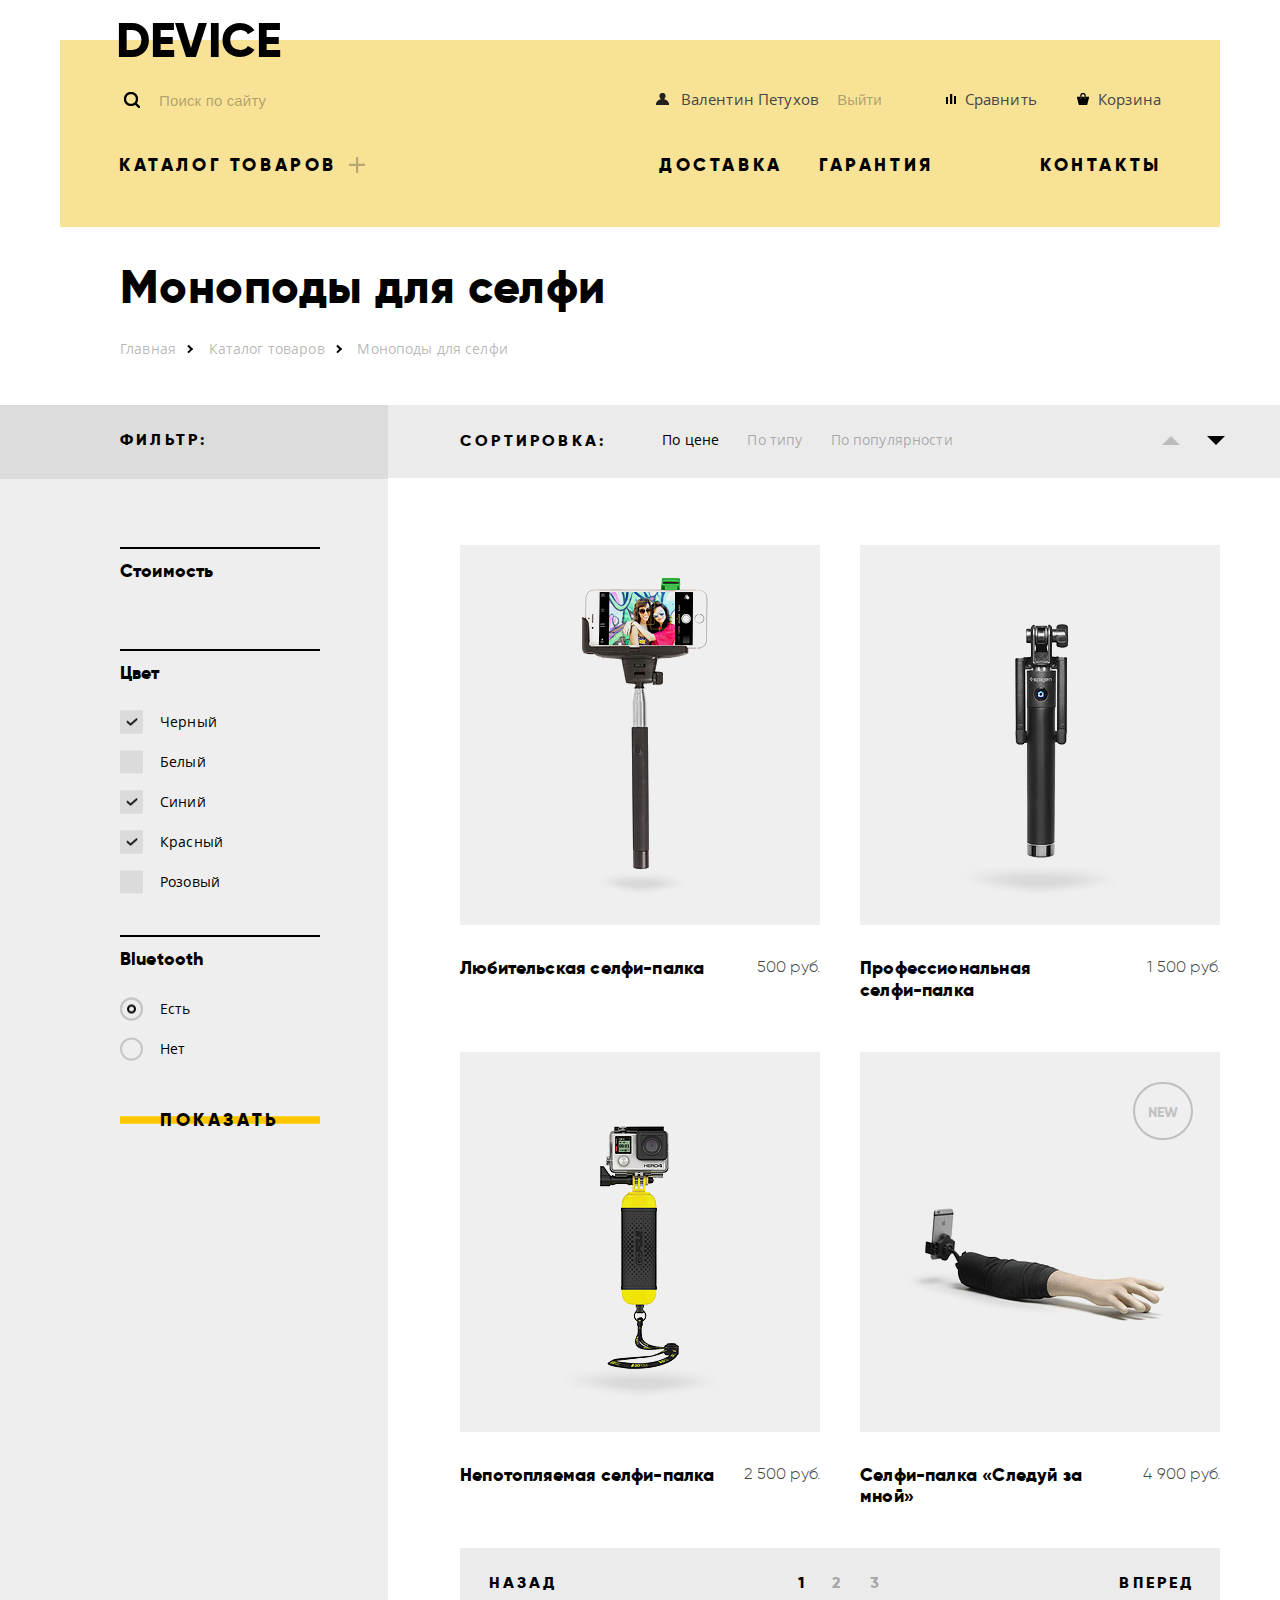
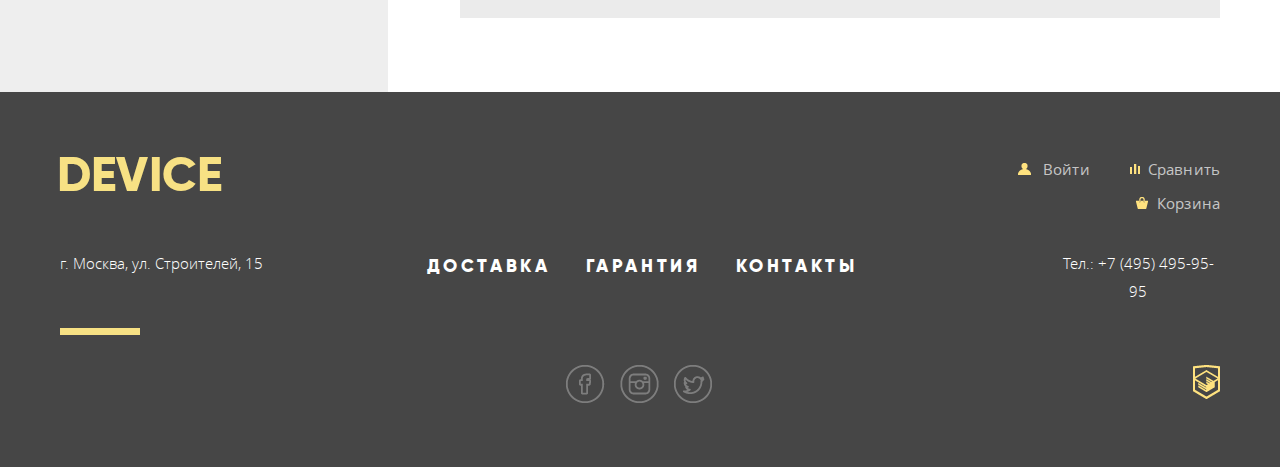
==== commit 6402a6b7: "стилизованы блок с картой и форма входа" ====
--- a/catalog.html
+++ b/catalog.html
@@ -5,7 +5,6 @@
     <title>HTML Academy: Девайс</title>
     <link href="css/normalize.css" rel="stylesheet">
     <link href="css/style.css" rel="stylesheet">
-    <link href="https://fonts.googleapis.com/css?family=Open+Sans:300,400&amp;subset=cyrillic" rel="stylesheet">
   </head>
   <body class="inner-page">
     <header class="main-header">
@@ -203,9 +202,6 @@
           <li><a href="#">Контакты</a></li>
           <li class="phone">Тел.: +7 (495) 495-95-95</li>
         </ul>
-        <div class="decoration">
-          <span></span>
-        </div>
         <section class="footer-social">
           <a class="social-btn sprite-icon-fb" href="#">Фейсбук</a>
           <a class="social-btn sprite-icon-insta" href="#">Инстаграм</a>
--- a/css/style.css
+++ b/css/style.css
@@ -27,11 +27,11 @@
 @font-face {
     font-family: 'Open Sans';
     src: url('../fonts/opensans-light-webfont.eot');
-    src:local('Open Sans'), local('OpenSans-Light'),
+    src:local('../Open Sans-Light'), local('OpenSans-Light'),
         url('../fonts/opensans-light-webfont.eot?#iefix') format('embedded-opentype'),
          url('../fonts/opensans-light-webfont.woff2') format('woff2'),
          url('../fonts/opensans-light-webfont.woff') format('woff');
-    font-weight: normal;
+    font-weight: 100;
     font-style: normal;
 }
 
@@ -56,6 +56,11 @@
   letter-spacing: 0.01em;
 }
 
+img {
+  max-width: 100%;
+  height: auto;
+}
+
 .container {
   width: 1160px;
   margin: 0 auto;
@@ -256,6 +261,11 @@
   list-style: none;
   font-size: 0;
   text-align: right;
+  width: 501px;
+}
+
+.inner-page .user-navigation {
+  width: 510px;
 }
 
 .user-navigation li {
@@ -390,15 +400,18 @@
 .link-delivery {
   float: left;
   margin-right: 35px;
+  width: 125px;
 }
 
 .link-warranty {
   float: left;
+  width: 115px;
 }
 
 .link-contacts {
   float: right;
   margin-right: -2px;
+  width: 123px;
 }
 
 .catalog-navigation {
@@ -510,6 +523,7 @@
 .item-slide-right {
   float: right;
   margin-right: 48px;
+  width: 519px;
 }
 
 .item-slider img {
@@ -1008,6 +1022,7 @@
 
 .about {
   float: left;
+  width: 580px;
 }
 
 .about p {
@@ -1042,6 +1057,7 @@
   float: right;
   box-sizing: border-box;
   padding-left: 20px;
+  width: 580px;
 }
 
 .contacts p {
@@ -1049,8 +1065,234 @@
   margin-bottom: 38px;
 }
 
-.contacts div {
+.contacts .map {
   padding-bottom: 66px;
+}
+
+.modal-content-map {
+  position: fixed;
+  top: 50%;
+  top: 0;
+  left: 50%;
+  left: 50%;
+  z-index: 4;
+
+  width: 960px;
+  height: 559px;
+
+  background: #ffffff url("../img/map-popup.jpg");
+  box-shadow: 0 4px 50px -5px rgba(4, 6, 6, 0.75);
+  transform: translateX(-50%);
+  /*display: none;*/
+}
+
+/*MODAL-CONTENT*/
+
+.modal-content {
+  position: fixed;
+  top: 0;
+  left: 50%;
+  z-index: 4;
+
+  width: 960px;
+  padding-left: 100px;
+
+  font-size: 0;
+
+  background-color: #ffffff;
+  transform: translateX(-50%);
+  box-shadow: 0 4px 50px -5px rgba(4, 6, 6, 0.75);
+  /*display: none;*/
+}
+
+.modal-content-close {
+  position: relative;
+
+  width: 55px;
+  height: 55px;
+  margin-top: 22px;
+  margin-bottom: 22px;
+  margin-left: 870px;
+
+  font-size: 0;
+
+  background-color: #f7e296;
+  border: none;
+  border-radius: 50%;
+  outline: none;
+  cursor: pointer;
+  opacity: 0.5;
+}
+
+.modal-content-close:hover {
+  opacity: 1;
+}
+
+.modal-content-close:active::before,
+.modal-content-close:active::after {
+  opacity: 0.3;
+}
+
+.modal-content-close::before,
+.modal-content-close::after {
+  content: "";
+  position: absolute;
+  top: 50%;
+  left: 50%;
+
+  width: 32px;
+  height: 2px;
+
+  background-color: #ffffff;
+}
+
+.modal-content-close::before {
+  transform: translateX(-50%) rotate(45deg);
+}
+
+.modal-content-close::after {
+  top: 49%;
+
+  transform: translateX(-50%) rotate(-45deg);
+}
+
+.name-block,
+.email-block {
+  display: inline-block;
+  vertical-align: top;
+  margin-bottom: 37px;
+}
+
+.email-block {
+  margin-left: 40px;
+}
+
+.modal-content label {
+  display: block;
+
+  font-weight: bold;
+  font-size: 18px;
+  line-height: 18px;
+  font-family: "Gilroy", "Arial", sans-serif;
+  color: #000000;
+  margin-bottom: 13px;
+}
+
+.modal-content input {
+  display: inline-block;
+  box-sizing: border-box;
+  width: 360px;
+  height: 50px;
+  padding-left: 20px;
+
+  font-size: 14px;
+  color: rgba(70, 70, 70, 1);
+
+  background-color: rgba(242, 242, 242, 0.5);
+  border: none;
+}
+
+.modal-content input:hover {
+  background-color: rgba(234, 234, 234, 0.8);
+}
+
+.modal-content input:focus {
+  box-sizing: border-box;
+
+  background-color: #ffffff;
+  border: 3px solid rgba(203, 203, 203, 0.5);
+  outline: none;
+}
+
+input[name="name"]:-moz-placeholder {
+  font-size: 14px;
+  line-height: 18px;
+  color: rgba(70, 70, 70, 0.4);
+  font-family: "Open Sans", "Arial", sans-serif;
+}
+
+input[name="name"]::-webkit-input-placeholder {
+  font-size: 14px;
+  line-height: 18px;
+  color: rgba(70, 70, 70, 0.4);
+  font-family: "Open Sans", "Arial", sans-serif;
+}
+
+input[name="name"]:-ms-input-placeholder {
+  font-size: 14px;
+  line-height: 18px;
+  color: rgba(70, 70, 70, 0.4);
+  font-family: "Open Sans", "Arial", sans-serif;
+}
+
+input[name="email"]:-moz-placeholder {
+  font-size: 14px;
+  line-height: 18px;
+  color: rgba(70, 70, 70, 0.4);
+  font-family: "Open Sans", "Arial", sans-serif;
+}
+
+input[name="email"]::-webkit-input-placeholder {
+  font-size: 14px;
+  line-height: 18px;
+  color: rgba(70, 70, 70, 0.4);
+  font-family: "Open Sans", "Arial", sans-serif;
+}
+
+input[name="email"]:-ms-input-placeholder  {
+  font-size: 14px;
+  line-height: 18px;
+  color: rgba(70, 70, 70, 0.4);
+  font-family: "Open Sans", "Arial", sans-serif;
+}
+
+.modal-content textarea {
+  width: 760px;
+  height: 156px;
+  margin-bottom: 53px;
+  padding-left: 20px;
+
+  font-size: 14px;
+  color: rgba(70, 70, 70, 1);
+
+  background-color: rgba(242, 242, 242, 0.5);
+  border: none;
+}
+
+textarea:-moz-placeholder {
+  font-size: 14px;
+  line-height: 18px;
+  color: rgba(70, 70, 70, 0.4);
+  font-family: "Open Sans", "Arial", sans-serif;
+}
+
+textarea::-webkit-input-placeholder {
+  font-size: 14px;
+  line-height: 18px;
+  color: rgba(70, 70, 70, 0.4);
+  font-family: "Open Sans", "Arial", sans-serif;
+}
+
+textarea:-ms-input-placeholder  {
+  font-size: 14px;
+  line-height: 18px;
+  color: rgba(70, 70, 70, 0.4);
+  font-family: "Open Sans", "Arial", sans-serif;
+}
+
+textarea:focus {
+  box-sizing: border-box;
+
+  background-color: #ffffff;
+  border: 3px solid rgba(203, 203, 203, 0.5);
+  outline: none;
+}
+
+textarea + button {
+  display: block;
+  border: none;
+  width: 200px;
+  margin-bottom: 92px;
 }
 
 /*INNER-HEADER*/
@@ -1315,6 +1557,10 @@
 
 .aside-container input[type="radio"]:checked + label:hover::after {
   border: 2px solid #bcbcbc;
+}
+
+input[type="radio"]:not(:checked):active ~ input[type="radio"]:checked + label::after {
+  border: 2px solid #acacac;
 }
 
 /*RESULT*/
@@ -1446,6 +1692,7 @@
 
   float: left;
   margin-top: 50px;
+  width: 360px;
 }
 
 .item-card:nth-of-type(2n) {
@@ -1548,11 +1795,11 @@
 
 .paginator-number {
   display: inline-block;
-  margin-right: 25px;
-}
-
-.paginator li:nth-child(4) {
-  margin-right: 0;
+  margin-left: 25px;
+}
+
+.paginator li:nth-child(2) {
+  margin-left: 0;
 }
 
 .paginator a {
@@ -1645,6 +1892,21 @@
   background-color: #464646;
 }
 
+footer .container {
+  position: relative;
+}
+
+footer .container::before {
+  content: "";
+  position: absolute;
+
+  width: 80px;
+  height: 7px;
+
+  background-color: #f7e184;
+  top: 173px;
+}
+
 footer h1 {
   float: left;
   margin: 0;
@@ -1675,6 +1937,7 @@
   list-style: none;
   font-size: 0;
   text-align: right;
+  width: 325px;
 }
 
 .footer-user-navigation li {
@@ -1780,7 +2043,6 @@
 .footer-site-navigation li {
   display: inline-block;
 
-  font-weight: lighter;
   font-size: 15px;
   vertical-align: top;
 }
@@ -1807,31 +2069,25 @@
 
 .address {
   float: left;
+  width: 203px;
   margin-top: -3px;
 
   letter-spacing: normal;
+  font-weight: 100;
 }
 
 .phone {
   float: right;
+  width: 164px;
   margin-top: -3px;
 
   letter-spacing: normal;
-}
-
-.decoration span {
-  float: left;
-  box-sizing: border-box;
-  width: 80px;
-  height: 7px;
-  margin: 15.5px 0;
-
-  background-color: #f7e184;
+  font-weight: 100;
 }
 
 .footer-social {
   float: left;
-  margin-left: 426px;
+  margin-left: 506px;
 
   font-size: 0;
 }
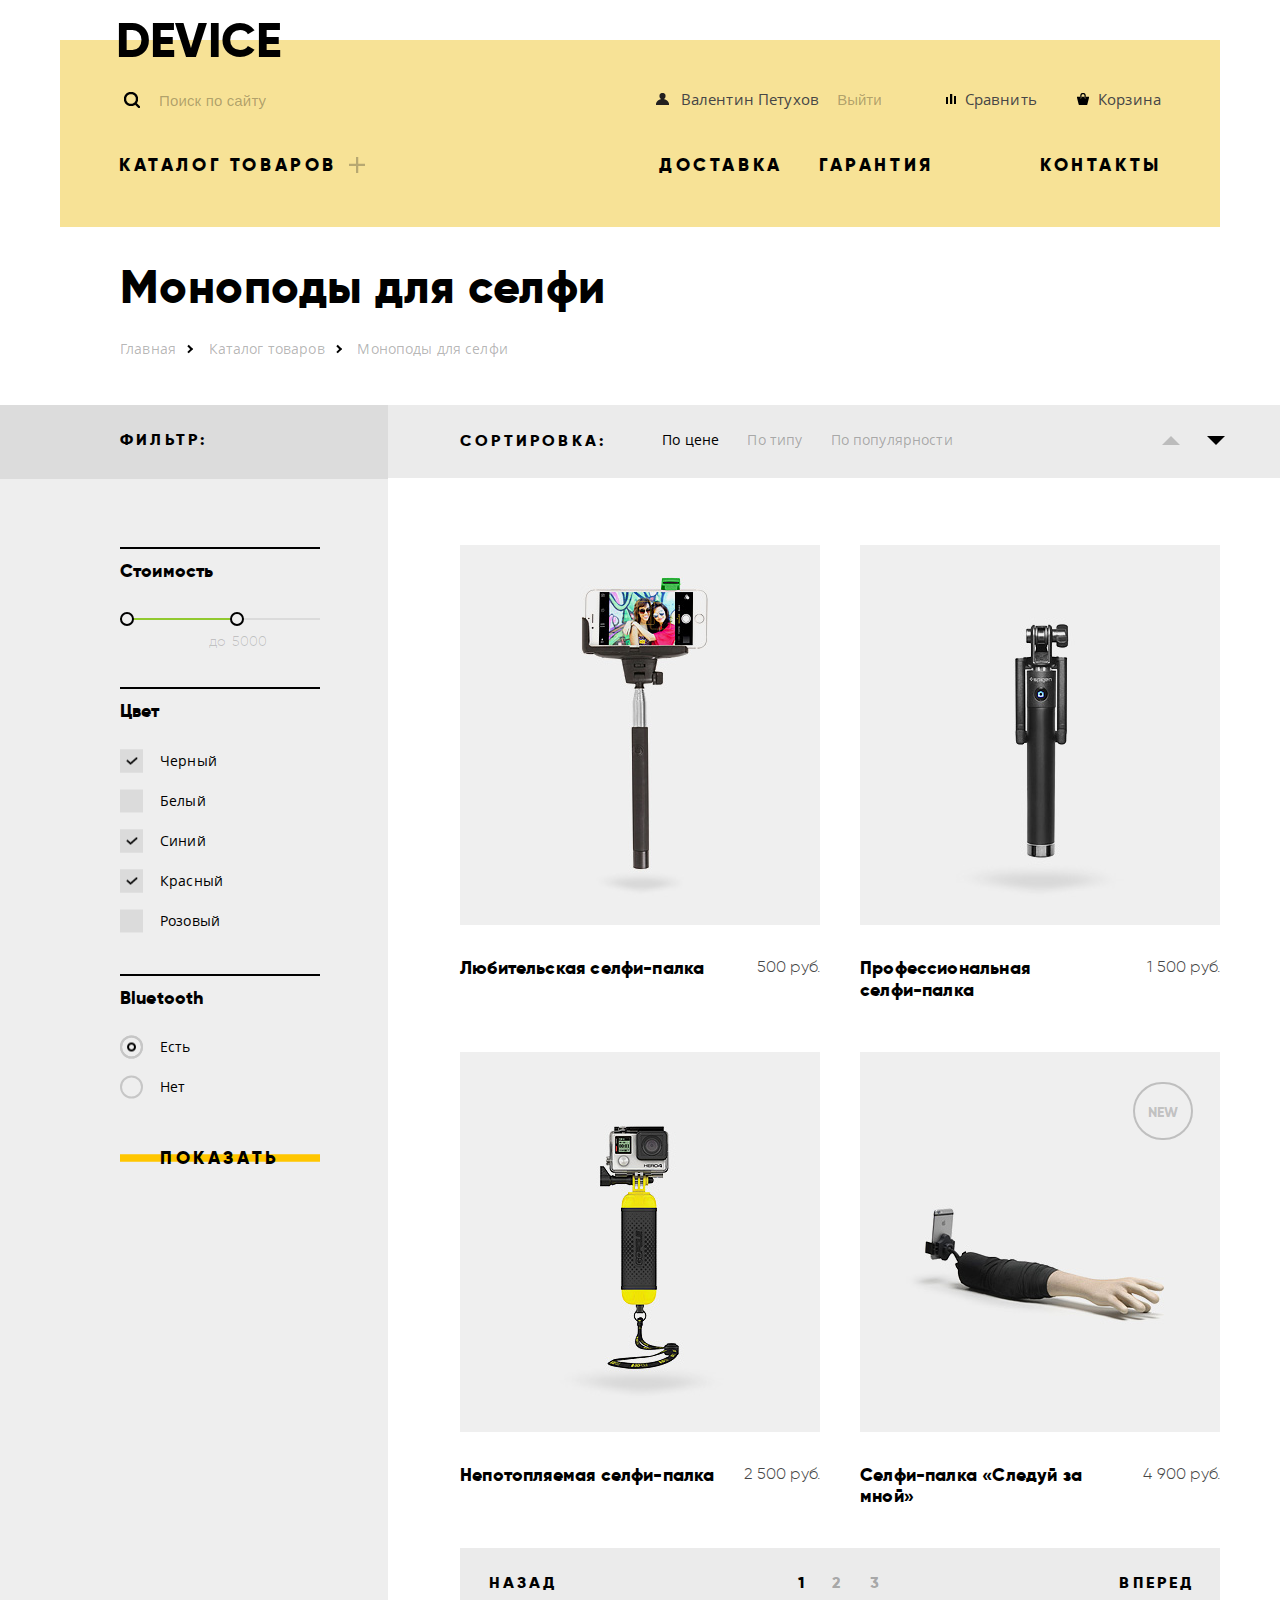
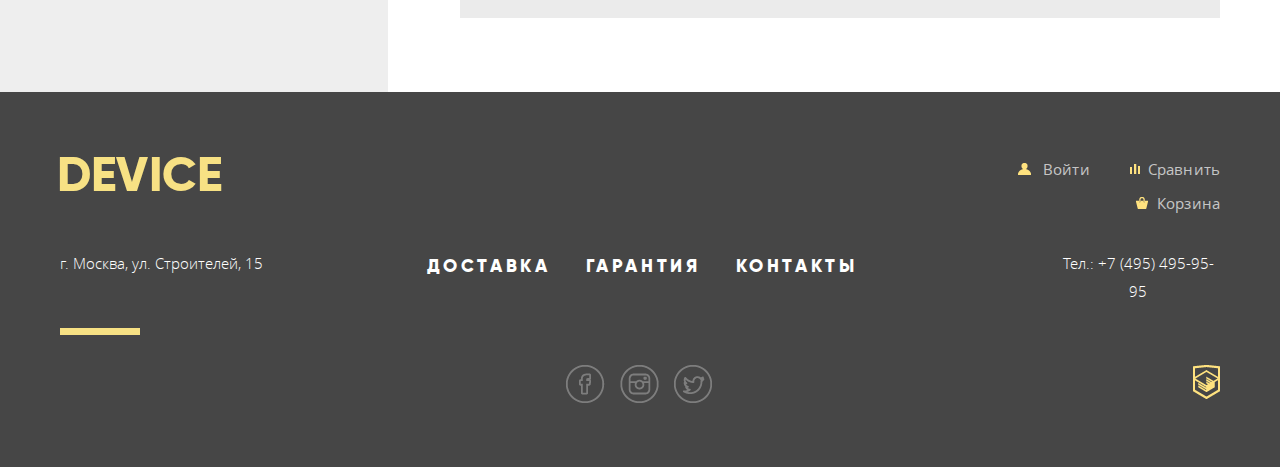
==== commit 9ecd81a4: "стилизован фильтр .range-filter" ====
--- a/catalog.html
+++ b/catalog.html
@@ -74,9 +74,18 @@
         <div class="search-title">Фильтр:</div>
         <div class="aside-container">
           <form action="#" method="post">
-            <div class="search-price">
-              <div class="title search-range">Стоимость</div>
-              <input type="range" name="search-range">
+            <div class="range-filter">
+              <div class="title">Стоимость</div>
+              <div class="range-controls">
+                <div class="scale">
+                  <div class="bar"></div>
+                </div>
+                <div class="toggle toggle-min"></div>
+                <div class="toggle toggle-max"></div>
+              </div>
+              <div class="price-control">
+                <label class="max-price">до <input name="max-price" type="text" value="5000"></label>
+              </div>
             </div>
             <div class="color-search">
               <p class="title">Цвет</p>
--- a/css/style.css
+++ b/css/style.css
@@ -1083,7 +1083,7 @@
   background: #ffffff url("../img/map-popup.jpg");
   box-shadow: 0 4px 50px -5px rgba(4, 6, 6, 0.75);
   transform: translateX(-50%);
-  /*display: none;*/
+  display: none;
 }
 
 /*MODAL-CONTENT*/
@@ -1102,7 +1102,7 @@
   background-color: #ffffff;
   transform: translateX(-50%);
   box-shadow: 0 4px 50px -5px rgba(4, 6, 6, 0.75);
-  /*display: none;*/
+  display: none;
 }
 
 .modal-content-close {
@@ -1411,15 +1411,83 @@
   color: #000000;
 }
 
-.search-price {
-  min-height: 88px;/*УДАЛИТЬ*/
+.aside-container input {
+  display: none;
+}
+
+.range-filter {
+  min-height: 88px;
   padding-top: 12px;
 
   border-top: 2px solid #000000;
 }
 
-.title.search-range {
-  margin-bottom: 37px;
+.range-filter .title {
+  margin-bottom: 36px;
+}
+
+.range-controls {
+  position: relative;
+}
+
+.range-controls .scale {
+  height: 2px;
+  background: #dbdbdb;
+
+}
+
+.range-controls .bar {
+  width: 110px;
+  height: 2px;
+  background: #91c92f;
+}
+
+.range-controls .toggle {
+  position: absolute;
+
+  box-sizing: border-box;
+  width: 14px;
+  height: 14px;
+
+  background-color: #eeeeee;
+  border-width: 2px;
+  border-style: solid;
+  border-color: #000000;
+  border-radius: 50%;
+  top: -6px;
+  cursor: pointer;
+}
+
+.toggle-min {
+  left: 0;
+}
+
+.toggle-max {
+  left: 110px;
+}
+
+.price-control label {
+  display: inline-block;
+  margin-left: 89px;
+  font-weight: lighter;
+  font-size: 14px;
+  line-height: 23px;
+  font-family: "Gilroy", "Arial", sans-serif;
+  color: rgba(0, 0, 0, 0.2);
+  margin-top: 9px;
+  margin-bottom: 33px;
+}
+
+.price-control input {
+  font-weight: lighter;
+  font-size: 14px;
+  line-height: 23px;
+  font-family: "Gilroy", "Arial", sans-serif;
+  color: rgba(0, 0, 0, 0.2);
+  display: inline;
+  border: none;
+  background-color: transparent;
+  width: 80px;
 }
 
 p.title {
@@ -1432,10 +1500,6 @@
   padding-bottom: 33px;
 
   border-top: 2px solid #000000;
-}
-
-.aside-container input {
-  display: none;
 }
 
 .aside-container input[type="checkbox"] + label,
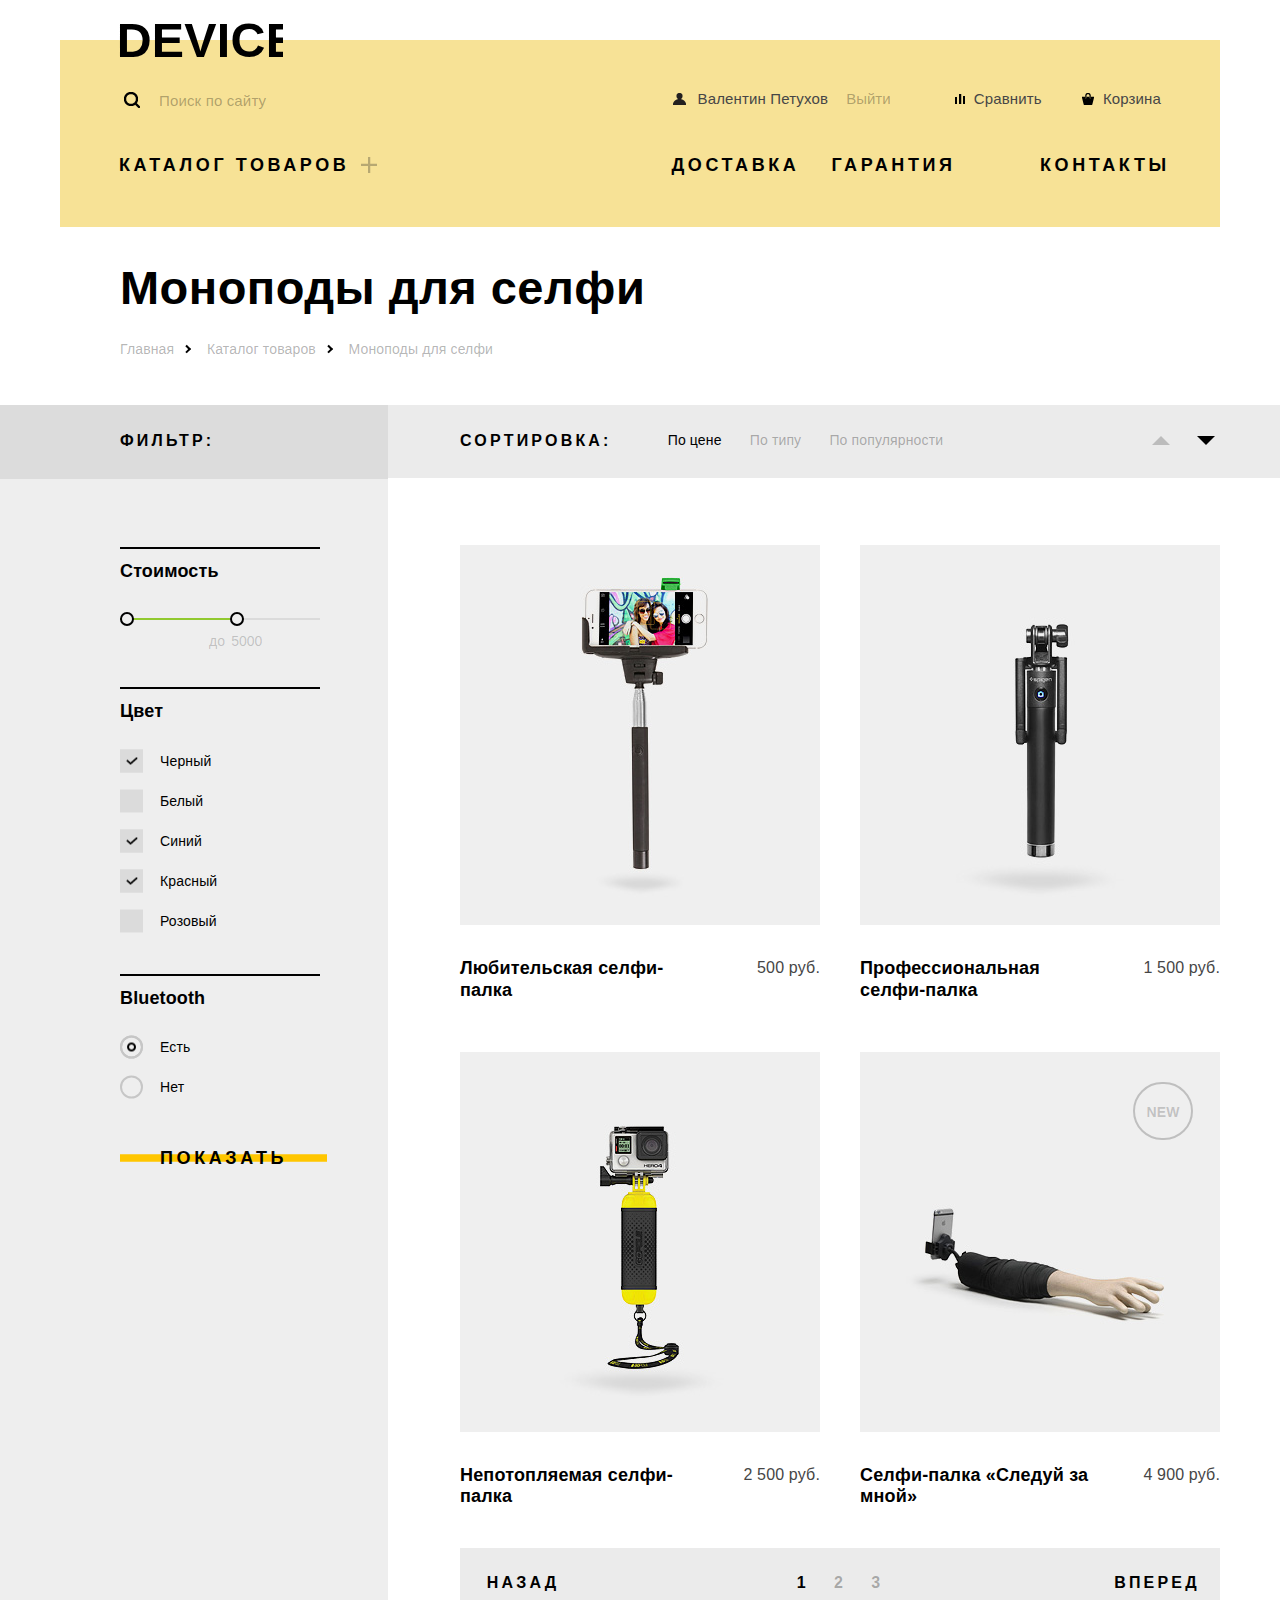
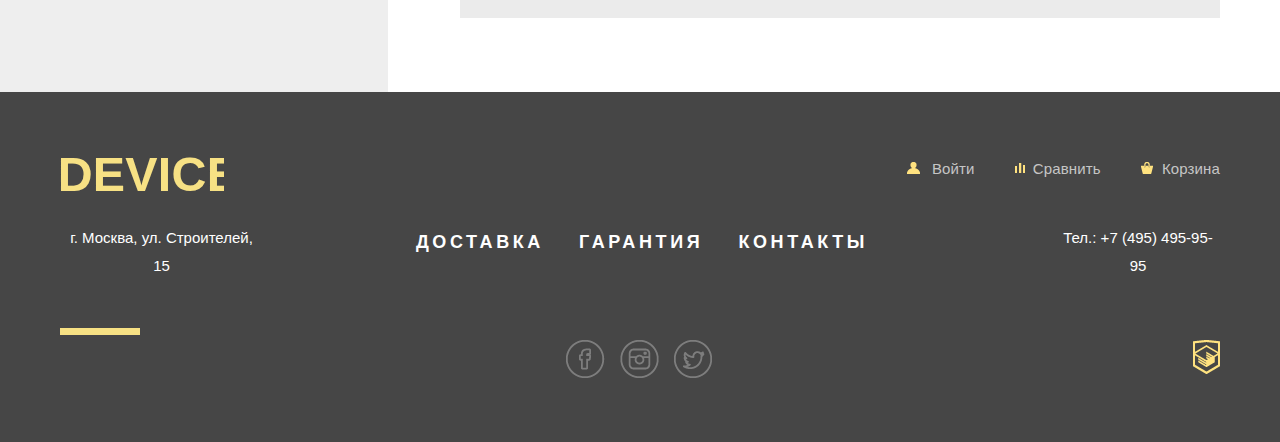
==== commit b91abab0: "убрана вложенность селекторов больше двух" ====
--- a/catalog.html
+++ b/catalog.html
@@ -7,7 +7,7 @@
     <link href="css/style.css" rel="stylesheet">
   </head>
   <body class="inner-page">
-    <header class="main-header">
+    <header class="inner main-header">
       <div class="container">
         <h1>
           <span class="visually-hidden">Девайс</span>
@@ -36,7 +36,7 @@
           </ul>
         </div>
         <ul class="site-navigation clearfix">
-          <li class="link-catalog">
+          <li class="navigation-links link-catalog">
             <a>Каталог товаров</a>
             <div class="catalog-navigation">
               <ul class="list-1">
@@ -53,9 +53,9 @@
               </ul>
             </div>
           </li>
-          <li class="link-delivery" ><a href="#">Доставка</a></li>
-          <li class="link-warranty"><a href="#">Гарантия</a></li>
-          <li class="link-contacts"><a href="#">Контакты</a></li>
+          <li class="navigation-links link-delivery" ><a href="#">Доставка</a></li>
+          <li class="navigation-links link-warranty"><a href="#">Гарантия</a></li>
+          <li class="navigation-links link-contacts"><a href="#">Контакты</a></li>
         </ul>
       </div>
     </header>
--- a/css/style.css
+++ b/css/style.css
@@ -1,49 +1,53 @@
 @font-face {
-    font-family: 'Gilroy';
-    src: url('../fonts/gilroyextrabold-webfont.eot');
-    src: local('Gilroy'), local('Gilroy-ExtraBold'),
-          url('fonts/gilroyextrabold-webfont.eot?#iefix') format('embedded-opentype'),
-           url('../fonts/gilroyextrabold-webfont.woff2') format('woff2'),
-           url('../fonts/gilroyextrabold-webfont.woff') format('woff'),
-           url('../fonts/gilroyextrabold-webfont.ttf') format('truetype'),
-           url('../fonts/gilroyextrabold-webfont.svg#gilroyextrabold') format('svg');
-    font-weight: bold;
-    font-style: normal;
+  font-weight: bold;
+  font-family: "Gilroy";
+  font-style: normal;
+
+  src: local("Gilroy"), local("Gilroy-ExtraBold"),
+  url("fonts/gilroyextrabold-webfont.eot?#iefix") format("embedded-opentype"),
+  url("../fonts/gilroyextrabold-webfont.woff2") format("woff2"),
+  url("../fonts/gilroyextrabold-webfont.woff") format("woff"),
+  url("../fonts/gilroyextrabold-webfont.ttf") format("truetype"),
+  url("../fonts/gilroyextrabold-webfont.svg#gilroyextrabold") format("svg");
+  src: url("../fonts/gilroyextrabold-webfont.eot");
 }
 
 @font-face {
-    font-family: 'Gilroy';
-    src: url('fonts/gilroylight-webfont.eot');
-    src: local('Gilroy'), local('Gilroy-Regular'),
-          url('../fonts/gilroylight-webfont.eot?#iefix') format('embedded-opentype'),
-           url('../fonts/gilroylight-webfont.woff2') format('woff2'),
-           url('../fonts/gilroylight-webfont.woff') format('woff'),
-           url('../fonts/gilroylight-webfont.ttf') format('truetype'),
-           url('../fonts/fonts/gilroylight-webfont.svg#gilroylight') format('svg');
-    font-weight: normal;
-    font-style: normal;
+  font-weight: normal;
+  font-family: "Gilroy";
+  font-style: normal;
+
+  src: local("Gilroy"), local("Gilroy-Regular"),
+  url("../fonts/gilroylight-webfont.eot?#iefix") format("embedded-opentype"),
+  url("../fonts/gilroylight-webfont.woff2") format("woff2"),
+  url("../fonts/gilroylight-webfont.woff") format("woff"),
+  url("../fonts/gilroylight-webfont.ttf") format("truetype"),
+  url("../fonts/fonts/gilroylight-webfont.svg#gilroylight") format("svg");
+  src: url("fonts/gilroylight-webfont.eot");
 }
 
 @font-face {
-    font-family: 'Open Sans';
-    src: url('../fonts/opensans-light-webfont.eot');
-    src:local('../Open Sans-Light'), local('OpenSans-Light'),
-        url('../fonts/opensans-light-webfont.eot?#iefix') format('embedded-opentype'),
-         url('../fonts/opensans-light-webfont.woff2') format('woff2'),
-         url('../fonts/opensans-light-webfont.woff') format('woff');
-    font-weight: 100;
-    font-style: normal;
+  font-weight: 100;
+  font-family: "Open Sans";
+  font-style: normal;
+
+  src: local("../Open Sans-Light"), local("OpenSans-Light"),
+  url("../fonts/opensans-light-webfont.eot?#iefix") format("embedded-opentype"),
+  url("../fonts/opensans-light-webfont.woff2") format("woff2"),
+  url("../fonts/opensans-light-webfont.woff") format("woff");
+  src: url("../fonts/opensans-light-webfont.eot");
 }
 
 @font-face {
-    font-family: 'Open Sans';
-    src: url('../fonts/opensans-regular-webfont.eot');
-    src:local('Open Sans'), local('OpenSans-Regular'),
-        url('../fonts/opensans-regular-webfont.eot?#iefix') format('embedded-opentype'),
-         url('../fonts/opensans-regular-webfont.woff2') format('woff2'),
-         url('../fonts/opensans-regular-webfont.woff') format('woff');
-    font-weight: normal;
-    font-style: normal;
+  font-weight: normal;
+  font-family: "Open Sans";
+  font-style: normal;
+
+  src: local("Open Sans"), local("OpenSans-Regular"),
+  url("../fonts/opensans-regular-webfont.eot?#iefix") format("embedded-opentype"),
+  url("../fonts/opensans-regular-webfont.woff2") format("woff2"),
+  url("../fonts/opensans-regular-webfont.woff") format("woff");
+  src: url("../fonts/opensans-regular-webfont.eot");
 }
 
 html,
@@ -116,7 +120,7 @@
   background-color: #f7e296;
 }
 
-.inner-page .main-header .container {
+.inner > .container {
   margin-bottom: 33px;
   padding-bottom: 47px;
 }
@@ -255,13 +259,13 @@
 
 .user-navigation {
   float: right;
+  width: 501px;
   margin: 0;
   padding: 0;
 
   list-style: none;
   font-size: 0;
   text-align: right;
-  width: 501px;
 }
 
 .inner-page .user-navigation {
@@ -350,7 +354,7 @@
   list-style: none;
 }
 
-.site-navigation > li > a {
+.navigation-links > a {
   font-weight: bold;
   font-size: 18px;
   font-family: "Gilroy", "Arial", sans-serif;
@@ -399,8 +403,8 @@
 
 .link-delivery {
   float: left;
+  width: 125px;
   margin-right: 35px;
-  width: 125px;
 }
 
 .link-warranty {
@@ -410,8 +414,8 @@
 
 .link-contacts {
   float: right;
+  width: 123px;
   margin-right: -2px;
-  width: 123px;
 }
 
 .catalog-navigation {
@@ -522,8 +526,8 @@
 
 .item-slide-right {
   float: right;
+  width: 519px;
   margin-right: 48px;
-  width: 519px;
 }
 
 .item-slider img {
@@ -684,7 +688,7 @@
   width: 510px;
 }
 
-.quadrocopter .characteristics div {
+.quadrocopter-characteristics {
   margin-right: 43px;
 }
 
@@ -802,12 +806,12 @@
   background-position: -10px -393px;
 }
 
-.item-navigation li:hover .item,
-.item-navigation li:hover .item::before {
+.items:hover .item,
+.items:hover .item::before {
   background-color: #f0c52e;
 }
 
-.item-navigation li:active {
+.items:active {
   opacity: 0.3;
 }
 
@@ -1056,8 +1060,8 @@
 .contacts {
   float: right;
   box-sizing: border-box;
+  width: 580px;
   padding-left: 20px;
-  width: 580px;
 }
 
 .contacts p {
@@ -1077,13 +1081,13 @@
   left: 50%;
   z-index: 4;
 
+  display: none;
   width: 960px;
   height: 559px;
 
   background: #ffffff url("../img/map-popup.jpg");
   box-shadow: 0 4px 50px -5px rgba(4, 6, 6, 0.75);
   transform: translateX(-50%);
-  display: none;
 }
 
 /*MODAL-CONTENT*/
@@ -1094,15 +1098,15 @@
   left: 50%;
   z-index: 4;
 
+  display: none;
   width: 960px;
   padding-left: 100px;
 
   font-size: 0;
 
   background-color: #ffffff;
+  box-shadow: 0 4px 50px -5px rgba(4, 6, 6, 0.75);
   transform: translateX(-50%);
-  box-shadow: 0 4px 50px -5px rgba(4, 6, 6, 0.75);
-  display: none;
 }
 
 .modal-content-close {
@@ -1159,8 +1163,9 @@
 .name-block,
 .email-block {
   display: inline-block;
+  margin-bottom: 37px;
+
   vertical-align: top;
-  margin-bottom: 37px;
 }
 
 .email-block {
@@ -1169,13 +1174,13 @@
 
 .modal-content label {
   display: block;
+  margin-bottom: 13px;
 
   font-weight: bold;
   font-size: 18px;
   line-height: 18px;
   font-family: "Gilroy", "Arial", sans-serif;
   color: #000000;
-  margin-bottom: 13px;
 }
 
 .modal-content input {
@@ -1207,43 +1212,43 @@
 input[name="name"]:-moz-placeholder {
   font-size: 14px;
   line-height: 18px;
+  font-family: "Open Sans", "Arial", sans-serif;
   color: rgba(70, 70, 70, 0.4);
-  font-family: "Open Sans", "Arial", sans-serif;
 }
 
 input[name="name"]::-webkit-input-placeholder {
   font-size: 14px;
   line-height: 18px;
+  font-family: "Open Sans", "Arial", sans-serif;
   color: rgba(70, 70, 70, 0.4);
-  font-family: "Open Sans", "Arial", sans-serif;
 }
 
 input[name="name"]:-ms-input-placeholder {
   font-size: 14px;
   line-height: 18px;
+  font-family: "Open Sans", "Arial", sans-serif;
   color: rgba(70, 70, 70, 0.4);
-  font-family: "Open Sans", "Arial", sans-serif;
 }
 
 input[name="email"]:-moz-placeholder {
   font-size: 14px;
   line-height: 18px;
+  font-family: "Open Sans", "Arial", sans-serif;
   color: rgba(70, 70, 70, 0.4);
-  font-family: "Open Sans", "Arial", sans-serif;
 }
 
 input[name="email"]::-webkit-input-placeholder {
   font-size: 14px;
   line-height: 18px;
+  font-family: "Open Sans", "Arial", sans-serif;
   color: rgba(70, 70, 70, 0.4);
-  font-family: "Open Sans", "Arial", sans-serif;
-}
-
-input[name="email"]:-ms-input-placeholder  {
+}
+
+input[name="email"]:-ms-input-placeholder {
   font-size: 14px;
   line-height: 18px;
+  font-family: "Open Sans", "Arial", sans-serif;
   color: rgba(70, 70, 70, 0.4);
-  font-family: "Open Sans", "Arial", sans-serif;
 }
 
 .modal-content textarea {
@@ -1262,22 +1267,22 @@
 textarea:-moz-placeholder {
   font-size: 14px;
   line-height: 18px;
+  font-family: "Open Sans", "Arial", sans-serif;
   color: rgba(70, 70, 70, 0.4);
-  font-family: "Open Sans", "Arial", sans-serif;
 }
 
 textarea::-webkit-input-placeholder {
   font-size: 14px;
   line-height: 18px;
+  font-family: "Open Sans", "Arial", sans-serif;
   color: rgba(70, 70, 70, 0.4);
-  font-family: "Open Sans", "Arial", sans-serif;
-}
-
-textarea:-ms-input-placeholder  {
+}
+
+textarea:-ms-input-placeholder {
   font-size: 14px;
   line-height: 18px;
+  font-family: "Open Sans", "Arial", sans-serif;
   color: rgba(70, 70, 70, 0.4);
-  font-family: "Open Sans", "Arial", sans-serif;
 }
 
 textarea:focus {
@@ -1290,9 +1295,10 @@
 
 textarea + button {
   display: block;
-  border: none;
   width: 200px;
   margin-bottom: 92px;
+
+  border: none;
 }
 
 /*INNER-HEADER*/
@@ -1432,18 +1438,20 @@
 
 .range-controls .scale {
   height: 2px;
+
   background: #dbdbdb;
-
 }
 
 .range-controls .bar {
   width: 110px;
   height: 2px;
+
   background: #91c92f;
 }
 
 .range-controls .toggle {
   position: absolute;
+  top: -6px;
 
   box-sizing: border-box;
   width: 14px;
@@ -1454,7 +1462,6 @@
   border-style: solid;
   border-color: #000000;
   border-radius: 50%;
-  top: -6px;
   cursor: pointer;
 }
 
@@ -1468,26 +1475,29 @@
 
 .price-control label {
   display: inline-block;
+  margin-top: 9px;
+  margin-bottom: 33px;
   margin-left: 89px;
+
   font-weight: lighter;
   font-size: 14px;
   line-height: 23px;
   font-family: "Gilroy", "Arial", sans-serif;
   color: rgba(0, 0, 0, 0.2);
-  margin-top: 9px;
-  margin-bottom: 33px;
 }
 
 .price-control input {
+  display: inline;
+  width: 80px;
+
   font-weight: lighter;
   font-size: 14px;
   line-height: 23px;
   font-family: "Gilroy", "Arial", sans-serif;
   color: rgba(0, 0, 0, 0.2);
-  display: inline;
+
+  background-color: transparent;
   border: none;
-  background-color: transparent;
-  width: 80px;
 }
 
 p.title {
@@ -1502,8 +1512,8 @@
   border-top: 2px solid #000000;
 }
 
-.aside-container input[type="checkbox"] + label,
-.aside-container input[type="radio"] + label {
+input[name="color"] + label,
+input[name="bluetooth"] + label {
   position: relative;
 
   display: block;
@@ -1516,7 +1526,7 @@
   cursor: pointer;
 }
 
-.aside-container input[type="checkbox"] + label::before {
+input[name="color"] + label::before {
   content: "";
   position: absolute;
   top: 50%;
@@ -1529,15 +1539,15 @@
   transform: translateY(-50%);
 }
 
-.aside-container input[type="checkbox"] + label:hover::before {
+input[name="color"] + label:hover::before {
   background-color: #cecece;
 }
 
-.aside-container input[type="checkbox"]:active + label::before {
+input[name="color"]:active + label::before {
   background: #c4c4c4 url("../img/icon-tick.png") no-repeat 50% 50%;
 }
 
-.aside-container input[type="checkbox"]:checked + label::after {
+input[name="color"]:checked + label::after {
   content: "";
   position: absolute;
   top: 50%;
@@ -1550,11 +1560,11 @@
   transform: translateY(-50%);
 }
 
-.aside-container input[type="checkbox"] + label:hover::after {
+input[name="color"] + label:hover::after {
   background-color: #cecece;
 }
 
-.aside-container input[type="checkbox"] + label:active::after {
+input[name="color"] + label:active::after {
   background-color: #c4c4c4;
   background-image: none;
 }
@@ -1579,7 +1589,7 @@
   color: rgba(0, 0, 0, 1);
 }
 
-.aside-container input[type="radio"] + label::before {
+input[name="bluetooth"] + label::before {
   content: "";
   position: absolute;
   top: 50%;
@@ -1594,16 +1604,16 @@
   transform: translateY(-50%);
 }
 
-.aside-container input[type="radio"] + label:hover::before {
+input[name="bluetooth"] + label:hover::before {
   border-color: #bcbcbc;
 }
 
-.aside-container input[type="radio"]:active + label::before {
+input[name="bluetooth"]:active + label::before {
   background: url("../img/icon-radio.png") no-repeat 50% 50%;
   border: 2px solid #acacac;
 }
 
-.aside-container input[type="radio"]:checked + label::after {
+input[name="bluetooth"]:checked + label::after {
   content: "";
   position: absolute;
   top: 50%;
@@ -1619,12 +1629,8 @@
   transform: translateY(-50%);
 }
 
-.aside-container input[type="radio"]:checked + label:hover::after {
+input[name="bluetooth"]:checked + label:hover::after {
   border: 2px solid #bcbcbc;
-}
-
-input[type="radio"]:not(:checked):active ~ input[type="radio"]:checked + label::after {
-  border: 2px solid #acacac;
 }
 
 /*RESULT*/
@@ -1755,8 +1761,8 @@
   position: relative;
 
   float: left;
+  width: 360px;
   margin-top: 50px;
-  width: 360px;
 }
 
 .item-card:nth-of-type(2n) {
@@ -1799,8 +1805,8 @@
   position: absolute;
   top: 0;
   left: 0;
+
   display: none;
-
   width: 360px;
   height: 379px;
 }
@@ -1963,12 +1969,12 @@
 footer .container::before {
   content: "";
   position: absolute;
+  top: 173px;
 
   width: 80px;
   height: 7px;
 
   background-color: #f7e184;
-  top: 173px;
 }
 
 footer h1 {
@@ -1995,13 +2001,13 @@
 
 .footer-user-navigation {
   float: right;
+  width: 325px;
   margin: 0;
   padding: 0;
 
   list-style: none;
   font-size: 0;
   text-align: right;
-  width: 325px;
 }
 
 .footer-user-navigation li {
@@ -2136,8 +2142,8 @@
   width: 203px;
   margin-top: -3px;
 
+  font-weight: 100;
   letter-spacing: normal;
-  font-weight: 100;
 }
 
 .phone {
@@ -2145,8 +2151,8 @@
   width: 164px;
   margin-top: -3px;
 
+  font-weight: 100;
   letter-spacing: normal;
-  font-weight: 100;
 }
 
 .footer-social {
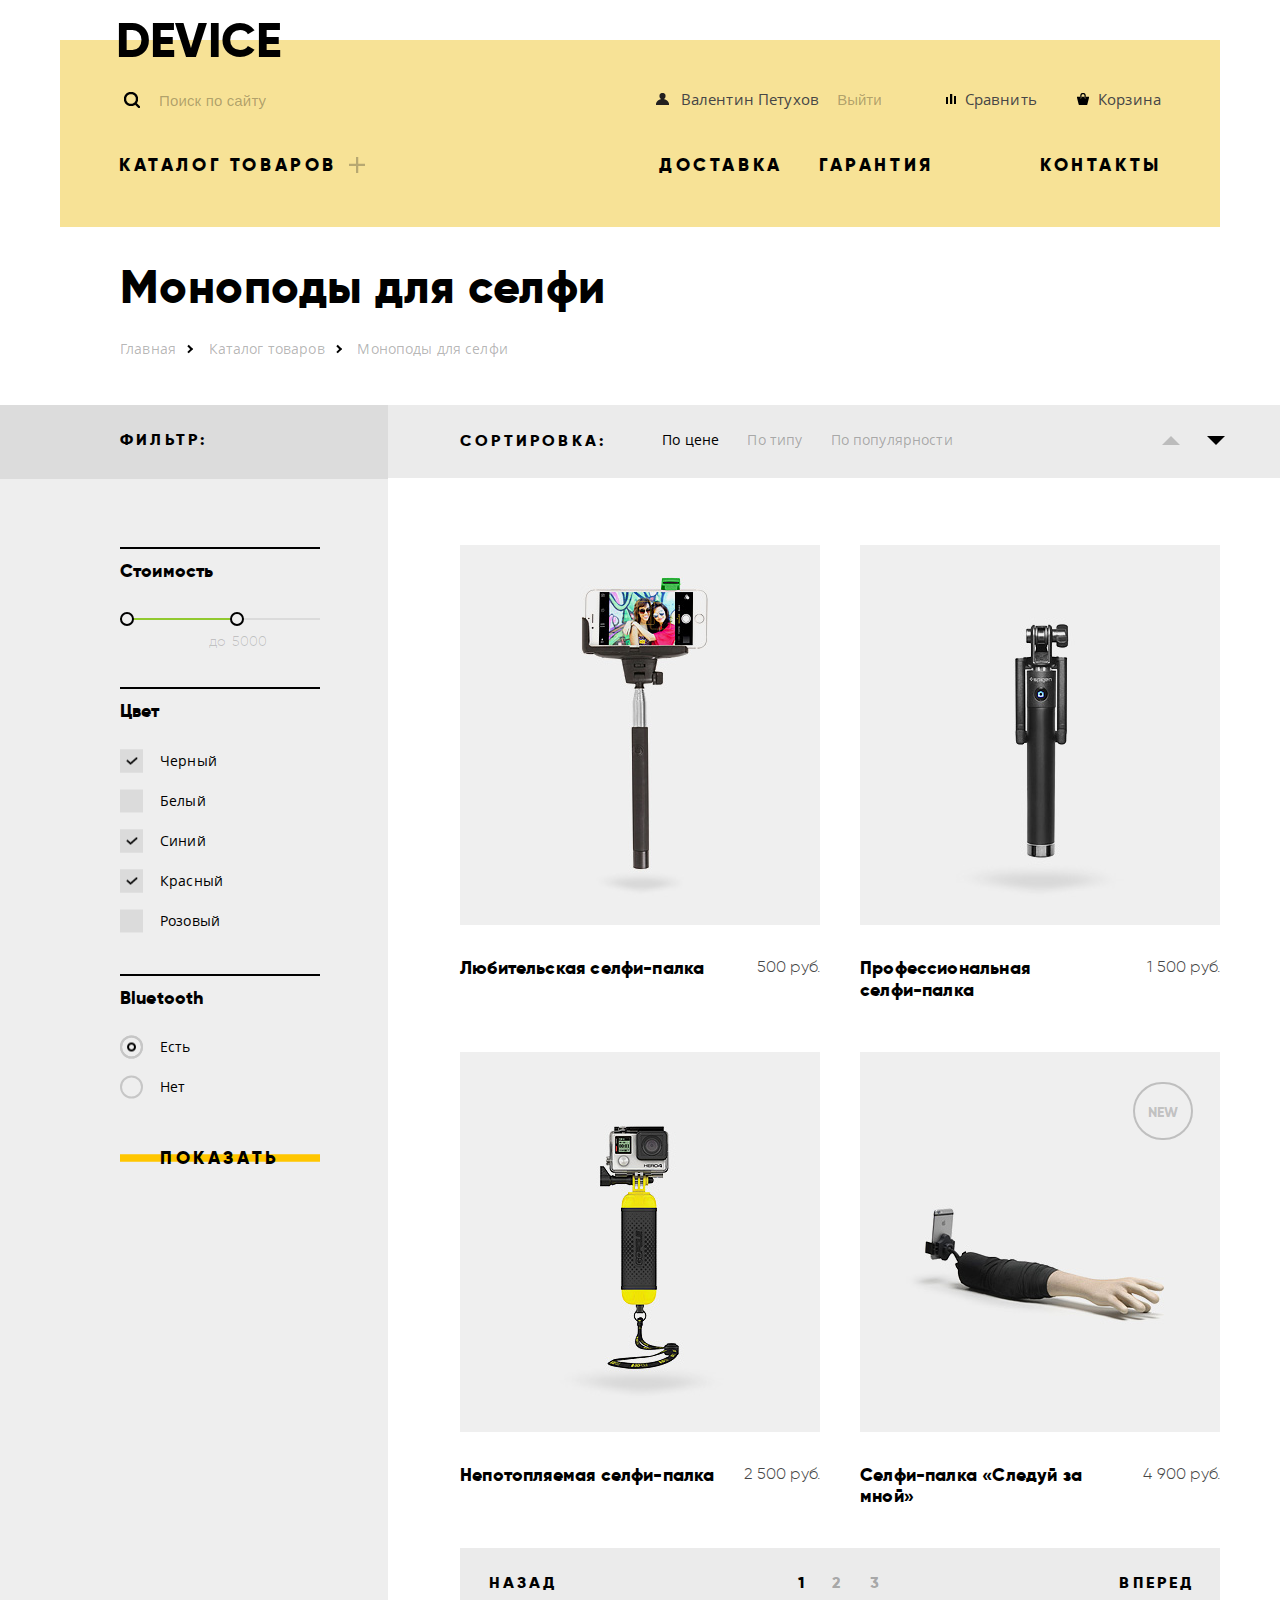
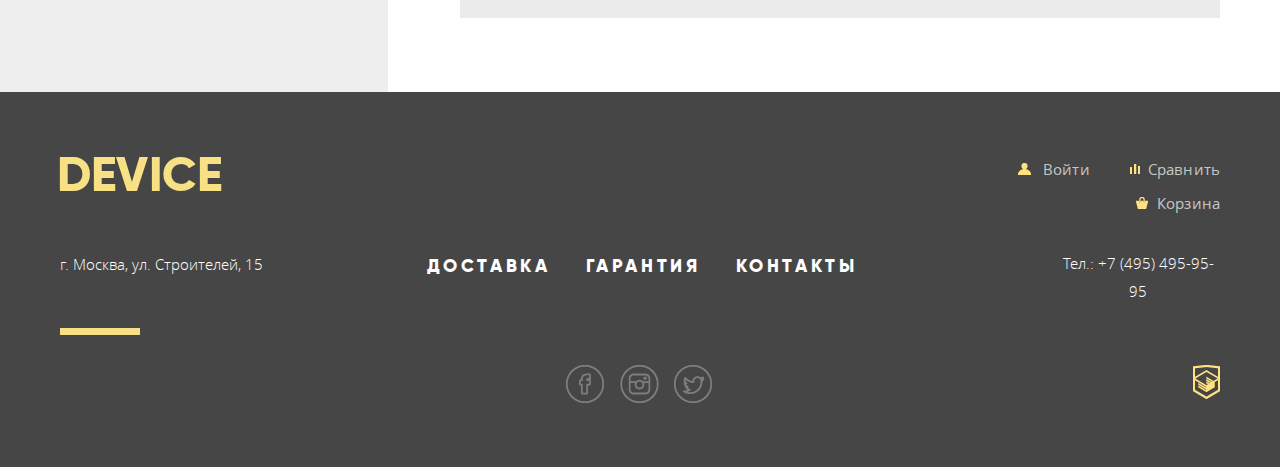
==== commit 2a3fdee4: "сжаты файлы стилей и js" ====
--- a/catalog.html
+++ b/catalog.html
@@ -3,8 +3,8 @@
   <head>
     <meta charset="utf-8">
     <title>HTML Academy: Девайс</title>
-    <link href="css/normalize.css" rel="stylesheet">
-    <link href="css/style.css" rel="stylesheet">
+    <link href="css/normalize.min.css" rel="stylesheet">
+    <link href="css/style.min.css" rel="stylesheet">
   </head>
   <body class="inner-page">
     <header class="inner main-header">
--- a/css/style.min.css
+++ b/css/style.min.css
@@ -0,0 +1 @@
+@font-face{font-family:'gilroy';src:url(../fonts/gilroyextrabold-webfont.eot);src:local('gilroy'),local('gilroyextrabold'),url(../fonts/gilroyextrabold-webfont.eot?#iefix) format('embedded-opentype'),url(../fonts/gilroyextrabold-webfont.woff2) format('woff2'),url(../fonts/gilroyextrabold-webfont.woff) format('woff'),url(../fonts/gilroyextrabold-webfont.ttf) format('truetype'),url(../fonts/gilroyextrabold-webfont.svg#gilroyextrabold) format('svg');font-weight:700;font-style:normal}@font-face{font-family:'gilroy';src:url(../fonts/gilroylight-webfont.eot);src:local('gilroy'),local('gilroylight'),url(../fonts/gilroylight-webfont.eot?#iefix) format('embedded-opentype'),url(../fonts/gilroylight-webfont.woff2) format('woff2'),url(../fonts/gilroylight-webfont.woff) format('woff'),url(../fonts/gilroylight-webfont.ttf) format('truetype'),url(../fonts/gilroylight-webfont.svg#gilroylight) format('svg');font-weight:400;font-style:normal}@font-face{font-family:'Open Sans';src:url(../fonts/opensans-light-webfont.eot);src:local('opensans'),local('opensans-light'),url(../fonts/opensans-light-webfont.eot?#iefix) format('embedded-opentype'),url(../fonts/opensans-light-webfont.woff2) format('woff2'),url(../fonts/opensans-light-webfont.woff) format('woff'),url(../fonts/opensans-light-webfont.ttf) format('truetype'),url(../fonts/opensans-light-webfont.svg#open_sanslight) format('svg');font-weight:100;font-style:normal}@font-face{font-family:'Open Sans';src:url(../fonts/opensans-regular-webfont.eot);src:local('opensans'),local('opensans-light'),url(../fonts/opensans-regular-webfont.eot?#iefix) format('embedded-opentype'),url(../fonts/opensans-regular-webfont.woff2) format('woff2'),url(../fonts/opensans-regular-webfont.woff) format('woff'),url(../fonts/opensans-regular-webfont.ttf) format('truetype'),url(../fonts/opensans-regular-webfont.svg#open_sansregular) format('svg');font-weight:400;font-style:normal}body,html{font-weight:400;font-size:14px;line-height:28px;font-family:"Open Sans","Arial",sans-serif;color:#464646;letter-spacing:.01em}img{max-width:100%;height:auto}.container{width:1160px;margin:0 auto}.clearfix::after{content:"";display:table;clear:both}.capitalize{font-size:15px;line-height:36px;text-transform:capitalize;letter-spacing:.01em}.btn{font-weight:700;font-size:18px;line-height:21.6px;font-family:"Gilroy","Arial",sans-serif;text-align:center;color:#000;text-transform:uppercase;letter-spacing:.2em;background:url(../img/btn-background.png) no-repeat center;background-size:auto 8px}.btn:hover{background-color:#f0c52e;background-image:none}.btn:active{color:rgba(0,0,0,.3)}.main-header .container{position:relative;box-sizing:border-box;margin-top:40px;margin-bottom:10px;padding:41px 59px 160px;background-color:#f7e296}.inner>.container{margin-bottom:33px;padding-bottom:47px}.main-header h1{position:absolute;top:-38px;left:51px}.visually-hidden{display:inline-block;text-indent:-9999px}.logo{font-weight:700;font-size:26.459px;font-family:"Gilroy","Arial",sans-serif}.logo-header{fill:#000}a .logo-header:hover{fill:#464646}a .logo-header:active{fill:#666}.header-user{margin-bottom:32px}.site-search{float:left;margin-left:5px}input[name=search]{height:36px;padding-left:35px;font-size:15px;color:#000;letter-spacing:.01em;background:url(../img/search.png) no-repeat left;background-color:transparent;border:none}input[name=search]:-moz-placeholder{color:rgba(0,0,0,.3)}input[name=search]::-webkit-input-placeholder{color:rgba(0,0,0,.3)}input[name=search]:-ms-input-placeholder{color:rgba(0,0,0,.3)}input[name=search]:hover :-moz-placeholder{color:rgba(0,0,0,.6)}input[name=search]:hover::-webkit-input-placeholder{color:rgba(0,0,0,.6)}input[name=search]:hover:-ms-input-placeholder{color:rgba(0,0,0,.6)}input[name=search]:focus{outline:none}.site-search button{position:relative;display:none;width:85px;height:49px;margin-left:110px;font-size:15px;line-height:36px;letter-spacing:.01em;background-color:transparent;border:2px solid #000;border-bottom:transparent}input[name=search]+button::after{content:"";position:absolute;right:0;bottom:0;display:none;width:404px;height:2px;background-color:#000}input[name=search]:focus+button,input[name=search]:focus+button::after{display:inline-block}input[name=search]+button:hover{color:#fff;background-color:#000;border:none}input[name=search]+button:active{display:inline-block;color:rgba(255,255,255,.3);background-color:#000;border:none;outline:none}.user-navigation{float:right;width:501px;margin:0;padding:0;list-style:none;font-size:0;text-align:right}.inner-page .user-navigation{width:510px}.user-navigation li{display:inline-block;margin-top:4px;vertical-align:top}.user-navigation a{position:relative;font-size:15px}.link-catalog>a::after,.user-navigation a::before{content:"";position:absolute;top:50%;transform:translateY(-50%)}.user-navigation a::before{left:0;background-image:url(../img/sprite.png)}.user-navigation a:hover{opacity:.6}.user-navigation a:active{opacity:.3}.header-login{margin-right:215px}.header-login,.profile-link{padding-left:25px}.user-navigation button{vertical-align:text-top}.header-login::before,.profile-link::before{width:13px;height:12px;background-position:-509px -104px}.header-compare{padding-left:19px}.header-compare::before{width:10px;height:10px;background-position:-479px -104px}.header-cart{margin-left:40px;padding-left:21px}.header-cart::before{width:12px;height:12px;background-position:-447px -104px}.catalog-navigation ul,.site-navigation{margin:0;padding:0;list-style:none}.navigation-links>a{font-weight:700;font-size:18px;font-family:"Gilroy","Arial",sans-serif;color:#000;text-transform:uppercase;letter-spacing:.2em;white-space:nowrap}.site-navigation a:hover{opacity:.6}.site-navigation a:active{opacity:.3}.link-catalog{position:relative;z-index:3;float:left;margin-right:294px;text-align:left}.link-catalog>a{position:relative;padding-right:28px}.link-catalog>a::after{right:0;width:16px;height:16px;background:url(../img/sprite.png) no-repeat -570px -104px}.link-delivery{float:left;width:125px;margin-right:35px}.link-warranty{float:left;width:115px}.link-contacts{float:right;width:123px;margin-right:-2px}.catalog-navigation{position:absolute;top:22px;left:-59px;z-index:3;display:none;box-sizing:border-box;width:1160px;padding-top:25px;padding-bottom:28px;padding-left:60px;font-size:0;text-align:left;background-color:#f7e296}.catalog-navigation ul{display:inline-block;vertical-align:top}.list-1{width:240px}.list-2{width:200px}.list li{padding:0}.catalog-navigation a{font-weight:400;font-size:15px;line-height:36px;text-align:left;text-transform:lowercase;letter-spacing:.01em}.catalog-navigation:hover,.link-catalog:hover .catalog-navigation{display:block}.profile-link+button{margin-right:58px;margin-left:12px;font-size:15px;line-height:15px;vertical-align:baseline;color:rgba(0,0,0,.3);background-color:transparent;border:none;cursor:pointer}.item-slider{position:relative;margin-top:-162px}.item-slider::before{content:"";position:absolute;top:77px;left:600px;width:100px;height:7px;background-color:#fff}.item-slide,input[name=item],main input[name=services]{display:none}#btn-fittracker:checked~#slide-fittracker,#btn-monopode:checked~#slide-monopod,#btn-quadrocopter:checked~#slide-quadrocopter{display:block}.item-slide-right{float:right;width:519px;margin-right:48px}.item-slider img{float:left}.item-number,h2{font-weight:700;font-size:47px;line-height:56.4px;font-family:"Gilroy","Arial",sans-serif;color:#000}.item-slide h2{margin-top:-87px;margin-bottom:20px}.item-number{font-size:179.2px;line-height:179.2px;color:#fff}.description{width:500px;margin:0 0 42px;font-size:15px;line-height:30px;font-family:"Open Sans";color:#464646;letter-spacing:.01em}.item-slider a{display:block;width:220px;margin-bottom:53px;margin-left:2px;line-height:40px}input[name=item]+label{position:relative;top:365px;left:1000px;display:inline-block;box-sizing:border-box;width:10px;height:10px;margin-right:20px;font-size:0;border:3px solid #000;border-radius:50%}input[name=item]:not(:checked)+label:hover{border-color:rgba(0,0,0,.4)}input[name=item]:not(:checked)+label{border-color:rgba(0,0,0,.3)}.characteristics{font-size:0}.characteristics div{display:inline-block;margin-right:80px;vertical-align:top;text-align:left}.characteristics b{display:inline-block;padding-bottom:9px;font-weight:lighter;font-size:36px;line-height:43.2px;font-family:"Gilroy","Arial",sans-serif;color:#000}.characteristics p{margin:0;font-size:13px;line-height:20px;font-family:"Open Sans","Arial",sans-serif;color:#464646}.monopode{padding-bottom:106px}.monopode img{margin-top:14px;margin-left:90px}.monopode .item-number{padding-left:334px}.monopode h2{width:398px}.fittracker{margin-right:-4px;margin-bottom:96px}.fittracker img{margin-top:24px;margin-left:115px}.fittracker h2{width:300px}.fittracker .item-number{padding-left:310px}.fittracker .description{width:465px}.quadrocopter{margin-right:-5px;margin-bottom:114px}.quadrocopter img{margin-top:78px;margin-left:30px}.quadrocopter .item-slide-right{margin-right:50px}.quadrocopter h2{width:510px}.quadrocopter .description{width:475px}.quadrocopter-characteristics div{margin-right:43px}.quadrocopter .item-number{width:515px;text-align:right}.item-navigation{margin:0 0 185px;padding:0;list-style:none;font-size:0;letter-spacing:0}.item-navigation li{display:inline-block;margin-right:40px;vertical-align:top}.item-navigation li:nth-child(6n),.partners a:nth-child(4n){margin-right:0}.item{position:relative;display:inline-block;width:160px;height:160px;margin-bottom:34px;vertical-align:top;background-color:#f7e296}.item-navigation a{display:block;width:160px;font-weight:700;font-size:18px;line-height:21.6px;font-family:"Gilroy","Arial",sans-serif;text-align:left;color:#000;letter-spacing:.01em}.item::before{content:"";position:absolute;top:50%;left:50%;background:#f7e296 url(../img/sprite.png) no-repeat;transform:translateX(-50%) translateY(-50%)}.icon-vr::before{width:97px;height:55px;background-position:-442px -428px}.icon-monopode::before{top:100%;width:86px;height:117px;background-position:-443px -256px;transform:translateX(-50%) translateY(-100%)}.icon-monopode+a{width:100px}.icon-cam::before{width:71px;height:87px;background-position:-10px -10px}.icon-fittracker::before{width:107px;height:65px;background-position:-440px -10px}.icon-watch::before{width:56px;height:98px;background-position:-559px -428px}.icon-quadrocopter::before{width:132px;height:69px;background-position:-10px -393px}.items:hover .item,.items:hover .item::before{background-color:#f0c52e}.items:active,.modal-content-close:active::after,.modal-content-close:active::before{opacity:.3}.services-slider{margin-bottom:103px;font-size:0;background-color:#e5e5e5}#btn-credit:checked~.services-slider #slide-credit,#btn-delivery:checked~.services-slider #slide-delivery,#btn-warranty:checked~.services-slider #slide-warranty{display:inline-block}.services-slide{display:none;box-sizing:border-box;margin-top:-100px;margin-bottom:60px;padding-top:70px;padding-bottom:76px;padding-left:117px;background-repeat:no-repeat;border-left:7px solid #000}.services-slide h2,.services-slide p{margin:0 0 27px;font-size:47px;line-height:56px;letter-spacing:.01em}.services-slide p{width:450px;margin:0;font-size:15px;line-height:30px;text-align:left}.delivery{width:817px;background-image:url(../img/delivery.png);background-position:right 85px}.credit,.warranty{width:836px;background-image:url(../img/warranty.png);background-position:right 60px}.credit{width:812px;background-image:url(../img/credit.png)}.services-slider-controls{display:inline-block;margin-top:-100px;padding-top:80px;padding-bottom:82px;vertical-align:top}.services-slider-controls label{display:block;box-sizing:border-box;width:277px;margin-bottom:25px;padding-right:107px;line-height:40px;letter-spacing:.2em;background-position:left;background-size:160px 8px}.services-slider-controls label:last-of-type{margin-bottom:0}.services-slider-controls label:hover{background:url(../img/services-controls-hover.png) no-repeat left}.services-slider-controls label:active{color:#000}#btn-credit:checked~.services-slider #label-credit,#btn-delivery:checked~.services-slider #label-delivery,#btn-warranty:checked~.services-slider #label-warranty{color:#f7e184;background:#000}.partners{margin-bottom:93px;font-size:0;letter-spacing:0}.partners-link{display:inline-block;width:260px;height:100px;margin-right:40px;vertical-align:top;background:url(../img/sprite.png) no-repeat}.partners-link-dji{background-position:-101px -10px}.partners-link-dji:hover{background-position:-10px -130px}.partners-link-spgadgets{background-position:-162px -393px}.partners-link-spgadgets:hover{background-position:-606px -10px}.partners-link-gopro{background-position:-290px -136px}.partners-link-gopro:hover{background-position:-10px -256px}.partners-link-vive{background-position:-570px -188px}.partners-link-vive:hover{background-position:-549px -308px}.info{width:50%}.info h2{position:relative;margin:0 0 40px;padding-top:48px}.info h2::before{content:"";position:absolute;top:0;width:80px;height:7px;background-color:#000}.info p{margin:0 0 30px;font-size:15px;line-height:30px;letter-spacing:0}.info a{display:inline-block;width:260px;background-size:260px}.about,.contacts{float:left;width:580px}.about p{width:495px}.about ul{margin:0 0 62px 18px;padding:35px 0 0;list-style-type:none;list-style-image:url(../img/list-marker.png);letter-spacing:0}.about li,.modal-content label{font-weight:700;font-family:"Gilroy","Arial",sans-serif;color:#000}.about li{padding-left:18px;font-size:16px;line-height:40px}.contacts{float:right;box-sizing:border-box;padding-left:20px}.contacts p{width:540px;margin-bottom:38px;font-size:15px;line-height:30px;letter-spacing:0}.contacts .map{padding-bottom:66px}.modal-content-map{position:fixed;top:0;left:50%;z-index:4;display:none;width:960px;height:559px;background:#fff url(../img/map-popup.jpg);box-shadow:0 4px 50px -5px rgba(4,6,6,.75);transform:translateX(-50%)}.item-card:hover .action,.modal-content-show{display:block}.modal-content{position:fixed;top:0;left:50%;z-index:4;display:none;box-sizing:border-box;width:960px;padding-top:98px;padding-left:100px;font-size:0;background-color:#fff;box-shadow:0 4px 50px -5px rgba(4,6,6,.75);transform:translateX(-50%)}.modal-content-close{position:absolute;top:22px;left:870px;width:55px;height:55px;font-size:0;background-color:#f7e296;border:none;border-radius:50%;outline:none;cursor:pointer;opacity:.5}.modal-content-close:hover{opacity:1}.modal-content-close::before{top:50%}.modal-content-close::after,.modal-content-close::before{content:"";position:absolute;left:50%;width:32px;height:2px;background-color:#fff}.modal-content-close::before{transform:translateX(-50%) rotate(45deg)}.modal-content-close::after{top:49%;transform:translateX(-50%) rotate(-45deg)}.email-block,.name-block{display:inline-block;margin-bottom:37px;vertical-align:top}.email-block{margin-left:40px}.modal-content label{display:block;margin-bottom:13px;font-size:18px;line-height:18px}.modal-content input{display:inline-block;box-sizing:border-box;width:360px;height:50px;padding-left:20px;font-size:14px;color:#464646;background-color:rgba(242,242,242,.5);border:none}.modal-content input:hover{background-color:rgba(234,234,234,.8)}.modal-content input:focus{box-sizing:border-box;background-color:#fff;border:3px solid rgba(203,203,203,.5);outline:none}input[name=name]:-moz-placeholder{font-size:14px;line-height:18px;font-family:"Open Sans","Arial",sans-serif;color:rgba(70,70,70,.4)}input[name=email]::-webkit-input-placeholder,input[name=name]::-webkit-input-placeholder,textarea::-webkit-input-placeholder{font-size:14px;line-height:18px;font-family:"Open Sans","Arial",sans-serif;color:rgba(70,70,70,.4)}input[name=name]:-ms-input-placeholder{font-size:14px;line-height:18px;font-family:"Open Sans","Arial",sans-serif;color:rgba(70,70,70,.4)}input[name=email]:-moz-placeholder{font-size:14px;line-height:18px;font-family:"Open Sans","Arial",sans-serif;color:rgba(70,70,70,.4)}input[name=email]:-ms-input-placeholder{font-size:14px;line-height:18px;font-family:"Open Sans","Arial",sans-serif;color:rgba(70,70,70,.4)}.modal-content textarea{width:760px;height:156px;margin-bottom:53px;padding-left:20px;font-size:14px;color:#464646;background-color:rgba(242,242,242,.5);border:none}textarea:-moz-placeholder{font-size:14px;line-height:18px;font-family:"Open Sans","Arial",sans-serif;color:rgba(70,70,70,.4)}textarea:-ms-input-placeholder{font-size:14px;line-height:18px;font-family:"Open Sans","Arial",sans-serif;color:rgba(70,70,70,.4)}textarea:focus{box-sizing:border-box;background-color:#fff;border:3px solid rgba(203,203,203,.5);outline:none}textarea+button{display:block;width:200px;margin-bottom:92px;border:none}.modal-content-appear{display:block;animation-name:move;animation-duration:1s;animation-timing-function:ease-out;animation-fill-mode:forwards}@keyframes move{0%{transform:translateX(500px)}to{transform:translateX(-480px)}}.inner-page main{overflow:hidden}.inner-header .container{box-sizing:border-box;padding-left:60px}.inner-header h2{margin:0 0 15px;letter-spacing:.01em}.breadcrumbs{margin:0 0 37px;padding:0;list-style:none;font-size:0}.breadcrumbs li{display:inline-block;vertical-align:top}.breadcrumbs li::after{content:"";display:inline-block;width:3.5px;height:3.5px;margin-right:17px;margin-bottom:3px;margin-left:10px;border:2px solid #000;border-bottom:transparent;border-left:transparent;transform:rotate(45deg)}.breadcrumbs li:last-child::after{display:none}.breadcrumbs a{font-size:14px;line-height:36px;color:rgba(0,0,0,.3);letter-spacing:.01em}.breadcrumbs a:hover{color:rgba(0,0,0,.6)}.breadcrumbs a.active,.breadcrumbs a:active{color:rgba(0,0,0,.1)}aside{float:left;width:calc(50% - 252px);margin-bottom:-32767px;padding-bottom:32767px;background-color:#eee}.search-title{margin-bottom:68px;padding-top:26px;padding-bottom:28px;padding-left:calc(100% - 268px);font-weight:700;font-size:16px;line-height:19.2px;font-family:"Gilroy","Arial",sans-serif;color:#000;text-transform:uppercase;letter-spacing:.2em;background-color:#dcdcdc}.aside-container{margin-left:calc(100% - 268px);padding-right:68px}form .title{margin:0 0 30px;font-weight:700;font-size:18px;line-height:21.6px;font-family:"Gilroy","Arial",sans-serif;color:#000}.aside-container input{display:none}.range-filter{min-height:88px;padding-top:12px;border-top:2px solid #000}.range-filter .title{margin-bottom:36px}.range-controls{position:relative}.range-controls .scale{height:2px;background:#dbdbdb}.range-controls .bar{width:110px;height:2px;background:#91c92f}.range-controls .toggle{position:absolute;top:-6px;box-sizing:border-box;width:14px;height:14px;background-color:#eee;border-width:2px;border-style:solid;border-color:#000;border-radius:50%;cursor:pointer}.toggle-min{left:0}.toggle-max{left:110px}.price-control input,.price-control label{font-weight:lighter;font-size:14px;line-height:23px;font-family:"Gilroy","Arial",sans-serif;color:rgba(0,0,0,.2)}.price-control label{margin-top:9px;margin-bottom:33px;margin-left:89px;display:inline-block}.price-control input{display:inline;width:80px;background-color:transparent;border:none}p.title{margin:0 0 18px}.color-search{padding-top:12px;padding-bottom:33px;border-top:2px solid #000}input[name=bluetooth]+label,input[name=color]+label{position:relative;display:block;margin:0;padding-left:40px;line-height:40px;color:#000;cursor:pointer}input[name=color]+label::before{content:"";position:absolute;top:50%;left:0;width:23px;height:23px;background-color:#dbdbdb;transform:translateY(-50%)}input[name=color]+label:hover::before{background-color:#cecece}input[name=color]:active+label::before{background:#c4c4c4 url(../img/icon-tick.png) no-repeat 50% 50%}input[name=color]:checked+label::after{content:"";position:absolute;top:50%;left:0;width:23px;height:23px;background:#dbdbdb url(../img/icon-tick.png) no-repeat 50% 50%;transform:translateY(-50%)}input[name=color]+label:hover::after{background-color:#cecece}input[name=color]+label:active::after{background-color:#c4c4c4;background-image:none}.bluetooth-search{margin-bottom:38px;padding-top:12px;border-top:2px solid #000}.aside-container a{padding:0 40px}.aside-container a:hover{background:url(../img/btn-background.png) no-repeat center;background-color:transparent}.aside-container a:active{color:#000}input[name=bluetooth]+label::before{content:"";position:absolute;top:50%;left:0;box-sizing:border-box;width:23px;height:23px;border:2px solid #c6c6c6;border-radius:50%;transform:translateY(-50%)}input[name=bluetooth]+label:hover::before{border-color:#bcbcbc}input[name=bluetooth]:active+label::before{background:url(../img/icon-radio.png) no-repeat 50% 50%;border:2px solid #acacac}input[name=bluetooth]:checked+label::after{content:"";position:absolute;top:50%;left:0;box-sizing:border-box;width:23px;height:23px;background:url(../img/icon-radio.png) no-repeat 50% 50%;border:2px solid #c6c6c6;border-radius:50%;transform:translateY(-50%)}input[name=bluetooth]:checked+label:hover::after{border:2px solid #bcbcbc}.result{float:left;width:calc(252px + 50%);margin-bottom:74px}.sorting{margin-bottom:17px;padding-top:21px;padding-bottom:19px;padding-left:72px;background-color:#ebebeb}.sorting span{font-weight:700;font-size:16px;line-height:19.2px;font-family:"Gilroy","Arial",sans-serif;color:#000;text-transform:uppercase;letter-spacing:.2em}.sorting-category{display:inline-block;margin:0 0 0 52px;padding:0;list-style:none;font-size:0;vertical-align:middle}.sorting-arrows,.sorting-category li{display:inline-block;vertical-align:top}.sorting-category li{margin-right:28px}.sorting-category a{font-size:14px;color:rgba(0,0,0,.3)}.sorting-category a:hover{color:rgba(0,0,0,.6)}.sorting-category a.active,.sorting-category a:active{color:#000}.sorting-arrows{margin-top:5px;margin-left:152px;font-size:0}.sorting-arrow{margin-left:25px;font-size:0}.sorting-arrow::before{content:"";display:inline-block;border:9px solid rgba(0,0,0,.2);border-right-color:transparent;border-left-color:transparent}.sorting-arrow.top::before{border-top-width:0}.sorting-arrow.down::before{border-bottom-width:0}.sorting-arrow.top:hover::before{border-bottom-color:rgba(0,0,0,.4)}.sorting-arrow.down:hover::before{border-top-color:rgba(0,0,0,.4)}.sorting-arrow.top:active::before{border-bottom-color:#000}.sorting-arrow.down:active::before{border-top-color:#000}.sorting-arrow.top.active::before{border-bottom-color:#000}.sorting-arrow.down.active::before{border-top-color:#000}.result-container{width:765px;padding-left:72px}.item-card{position:relative;float:left;width:360px;margin-top:50px}.item-card:nth-of-type(2n){margin-left:40px}.item-card h3{float:left;width:255px;margin:24px 0 0;font-weight:700;font-size:18px;line-height:21.6px;font-family:"Gilroy","Arial",sans-serif;color:#000;letter-spacing:.01em}.monopode-pro h3{width:190px}.monopode-unsink h3{width:260px}.price{float:right;margin-top:24px;font-size:16px;line-height:19px;font-family:"Gilroy","Arial",sans-serif;letter-spacing:.01em}.item-card:hover img{opacity:.7}.action{position:absolute;top:0;left:0;display:none;width:360px;height:379px}.action button{display:block;margin-right:auto;margin-left:auto}.action-cart{height:40px;margin-top:170px;margin-bottom:7px;padding:0 38px;letter-spacing:.2em;border:none}.action-compare{font-size:13px;line-height:36px;font-family:"Open Sans","Arial",sans-serif;color:rgba(0,0,0,.5);letter-spacing:.01em;background-color:transparent;border:none}.action-compare:hover{color:#000}.action-compare:active{color:rgba(0,0,0,.2)}.paginator{width:760px;margin-top:40px;padding:0;list-style:none;font-size:0;text-align:center;background-color:#ebebeb}.paginator-number{display:inline-block;margin-left:25px}.paginator li:nth-child(2){margin-left:0}.paginator a{font-weight:700;font-size:16px;font-family:"Gilroy","Arial",sans-serif;color:#000;text-transform:uppercase;letter-spacing:.2em}.paginator-number a{line-height:70px;color:rgba(0,0,0,.3)}.paginator-number a:hover{color:rgba(0,0,0,.6)}.paginator-number a.active,.paginator-number a:active{color:#000}.paginator-guides.previous,footer h1{float:left}.paginator-guides.next{float:right}.paginator-guides{width:126px}.new::after,.paginator-guides a{line-height:70px;vertical-align:middle}.paginator-guides:hover{background-color:rgba(0,0,0,.08)}.paginator-guides a:active{color:rgba(0,0,0,.3)}.new::after{content:"NEW";position:absolute;top:30px;right:27px;display:inline-block;width:56px;height:34px;padding-top:20px;font-weight:700;font-size:14px;line-height:16.8px;font-family:"Gilroy","Arial",sans-serif;text-align:center;color:rgba(0,0,0,.2);border:2px solid rgba(0,0,0,.2);border-radius:30px}.inner-page footer{margin-top:0}footer{margin-top:87px;padding-top:63px;padding-bottom:64px;color:#fff;background-color:#464646}footer .container{position:relative}footer .container::before{content:"";position:absolute;top:173px;width:80px;height:7px;background-color:#f7e184}footer h1{margin:0 0 0 -8px}.logo-footer{fill:#f7e184}a .logo-footer:hover{fill:#f0c52e}a .logo-footer:active{opacity:.3}.footer-user.clearfix{margin-bottom:29px}.footer-user-navigation{float:right;width:325px;margin:0;padding:0;list-style:none;font-size:0;text-align:right}.footer-user-navigation li{display:inline-block;margin-left:40px;vertical-align:top}.footer-user-navigation li:first-of-type{margin-left:0}.footer-user-navigation a{position:relative;font-size:15px;color:rgba(255,255,255,.7)}.footer-user-navigation a:hover{color:#fff}.footer-user-navigation a:active{opacity:.3}.footer-user-navigation a::before{content:"";position:absolute;top:50%;left:0;background-image:url(../img/sprite.png);transform:translateY(-50%)}.footer-login{padding-left:25px}.footer-login::before{width:13px;height:12px;background-position:-381px -104px}.footer-login:hover::before{width:13px;height:12px;background-position:-414px -104px}.footer-compare{padding-left:18px}.footer-compare::before{width:10px;height:10px;background-position:-381px -74px}.footer-compare:hover::before{width:10px;height:10px;background-position:-567px -74px}.footer-cart{padding-left:21px}.footer-cart::before{width:12px;height:12px;background-position:-567px -10px}.footer-cart:hover::before{width:12px;height:12px;background-position:-567px -42px}.footer-site-navigation{margin:0 0 60px;padding:0;list-style:none;font-size:0;text-align:center}.footer-site-navigation li{display:inline-block;font-size:15px;vertical-align:top}.footer-site-navigation a{margin-right:35px;font-weight:700;font-size:18px;line-height:21.6px;font-family:"Gilroy","Arial",sans-serif;vertical-align:text-top;text-transform:uppercase;letter-spacing:.2em}.footer-site-navigation a:hover{color:rgba(255,255,255,.6)}.footer-site-navigation a:active{color:rgba(255,255,255,.3)}.address{float:left;width:203px;margin-top:-3px;font-weight:100;font-size:15px;line-height:30px;font-family:"Open Sans","Arial",sans-serif;letter-spacing:0}.phone{float:right;width:164px;margin-top:-3px;font-weight:lighter;letter-spacing:normal}.footer-social{float:left;margin-left:506px;font-size:0}.social-btn{display:inline-block;width:39px;height:38px;margin-right:15px;background-image:url(../img/sprite.png);background-repeat:no-repeat;opacity:.3}.social-btn:hover{opacity:1}.social-btn:active{opacity:.1}.footer-copyright{float:right;font-size:0}.footer-copyright a,.sprite{background-image:url(../img/sprite.png);background-repeat:no-repeat}.footer-copyright a{width:27px;height:34px;background-position:-290px -256px;display:inline-block}.footer-copyright a:hover{background-position:-337px -256px}.footer-copyright a:active{opacity:.3}.sprite{display:block}.sprite-icon-cam{width:71px;height:87px;background-position:-10px -10px}.sprite-icon-dji,.sprite-icon-dji-hvr{width:260px;height:100px;background-position:-101px -10px}.sprite-icon-dji-hvr{background-position:-10px -130px}.sprite-icon-fb{width:39px;height:38px;background-position:-381px -10px}.sprite-icon-fittracker{width:107px;height:65px;background-position:-440px -10px}.sprite-icon-footer-cart{width:12px;height:12px;background-position:-567px -10px}.sprite-icon-footer-cart-hvr{width:12px;height:12px;background-position:-567px -42px}.sprite-icon-footer-compare{width:10px;height:10px;background-position:-381px -74px}.sprite-icon-footer-compare-hvr{width:10px;height:10px;background-position:-567px -74px}.sprite-icon-footer-user{width:13px;height:12px;background-position:-381px -104px}.sprite-icon-footer-user-hvr{width:13px;height:12px;background-position:-414px -104px}.sprite-icon-gopro,.sprite-icon-gopro-hvr{width:260px;height:100px;background-position:-290px -136px}.sprite-icon-gopro-hvr{background-position:-10px -256px}.sprite-icon-header-cart{width:12px;height:12px;background-position:-447px -104px}.sprite-icon-header-compare{width:10px;height:10px;background-position:-479px -104px}.sprite-icon-header-user{width:13px;height:12px;background-position:-509px -104px}.sprite-icon-htmlacademy{width:27px;height:34px;background-position:-290px -256px}.sprite-icon-htmlacademy-hvr{width:27px;height:34px;background-position:-337px -256px}.sprite-icon-insta{width:39px;height:38px;background-position:-384px -256px}.sprite-icon-monopode{width:86px;height:117px;background-position:-443px -256px}.sprite-icon-plus{width:16px;height:16px;background-position:-570px -104px}.sprite-icon-quadrocopter{width:132px;height:69px;background-position:-10px -393px}.sprite-icon-radio{width:9px;height:9px;background-position:-411px -74px}.sprite-icon-spgadgets{width:260px;height:100px;background-position:-162px -393px}.sprite-icon-spgadgets-hvr{width:260px;height:100px;background-position:-606px -10px}.sprite-icon-tick{width:12px;height:7px;background-position:-606px -130px}.sprite-icon-tw{width:38px;height:38px;background-position:-638px -130px}.sprite-icon-vive,.sprite-icon-vive-hvr{width:260px;height:100px;background-position:-570px -188px}.sprite-icon-vive-hvr{background-position:-549px -308px}.sprite-icon-vr{width:97px;height:55px;background-position:-442px -428px}.sprite-icon-watch{width:56px;height:98px;background-position:-559px -428px}
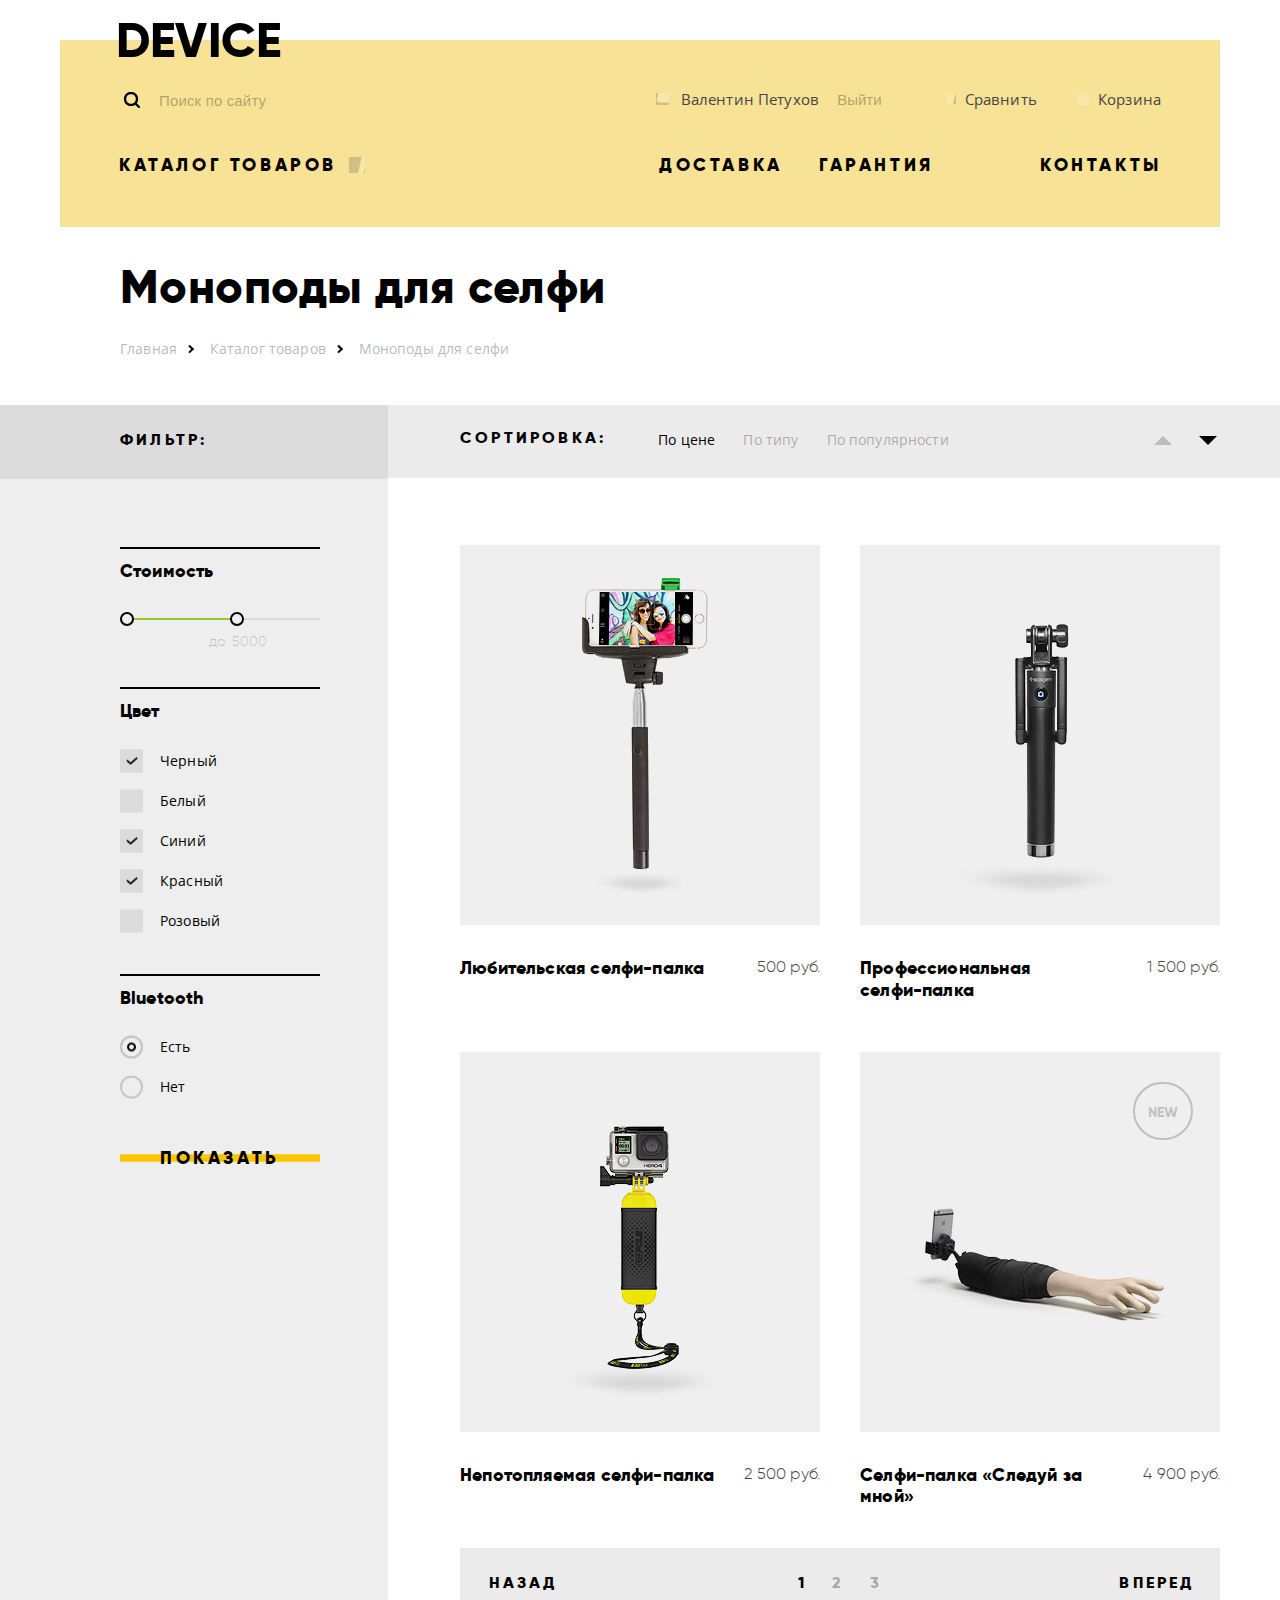
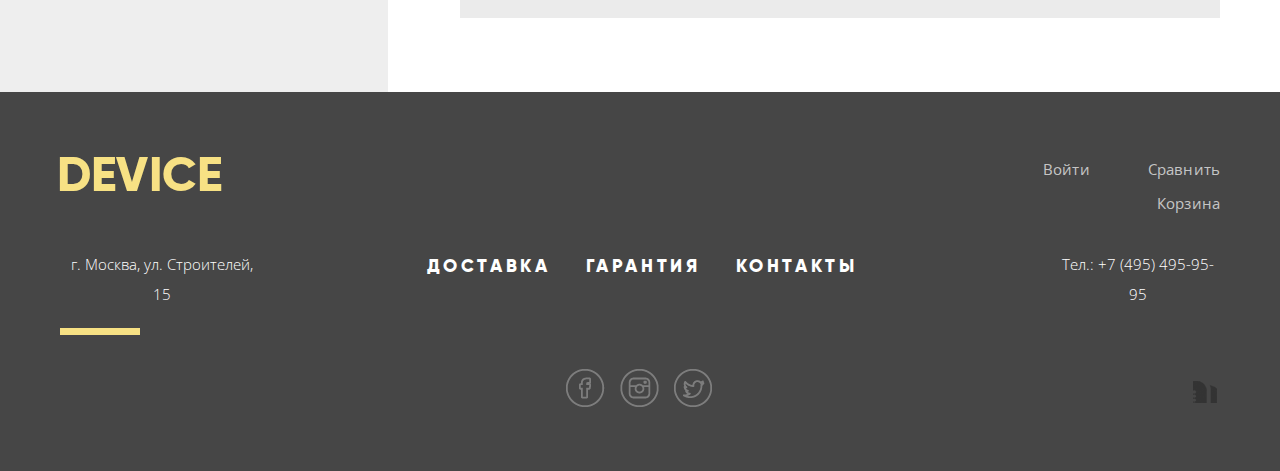
==== commit cb590f31: "убраны пустые элементы из .item-navigation, для body добавлена min-width, Open Sans подключе с гуглф" ====
--- a/catalog.html
+++ b/catalog.html
@@ -1,15 +1,16 @@
 <!DOCTYPE html>
 <html lang="ru">
-  <head>
-    <meta charset="utf-8">
-    <title>HTML Academy: Девайс</title>
-    <link href="css/normalize.min.css" rel="stylesheet">
-    <link href="css/style.min.css" rel="stylesheet">
-  </head>
-  <body class="inner-page">
-    <header class="inner main-header">
-      <div class="container">
-        <h1>
+<head>
+  <meta charset="utf-8">
+  <title>HTML Academy: Девайс</title>
+  <link href="css/normalize.min.css" rel="stylesheet">
+  <link href="css/style.css" rel="stylesheet">
+  <link href="https://fonts.googleapis.com/css?family=Open+Sans:300,400&amp;subset=cyrillic" rel="stylesheet">
+</head>
+<body class="inner-page">
+  <header class="inner main-header">
+    <div class="container">
+      <h1>
           <span class="visually-hidden">Девайс</span>
           <a href="index.html">
             <svg class="logo logo-header" xmlns="http://www.w3.org/2000/svg" width="164" height="38" viewBox="0 0 164 36">
@@ -17,180 +18,199 @@
             </svg>
           </a>
         </h1>
-        <div class="header-user clearfix">
-          <form class="site-search" action="#" method="get">
-            <input name="search" type="text" placeholder="Поиск по сайту">
-            <button type="submit">Найти</button>
-          </form>
-          <ul class="user-navigation">
-            <li>
-              <a class="profile-link" href="#">Валентин Петухов</a>
-              <button type="button" name="log-out">Выйти</button>
-            </li>
-            <li>
-              <a class="header-compare" href="#">Сравнить</a>
-            </li>
-            <li>
-              <a class="header-cart" href="#">Корзина</a>
-            </li>
-          </ul>
+      <div class="header-user clearfix">
+        <form class="site-search" action="#" method="get">
+          <input name="search" type="text" placeholder="Поиск по сайту">
+          <button type="submit">Найти</button>
+        </form>
+        <ul class="user-navigation">
+          <li>
+            <a class="profile-link" href="#">Валентин Петухов</a>
+            <button type="button" name="log-out">Выйти</button>
+          </li>
+          <li>
+            <a class="header-compare" href="#">Сравнить</a>
+          </li>
+          <li>
+            <a class="header-cart" href="#">Корзина</a>
+          </li>
+        </ul>
+      </div>
+      <ul class="site-navigation clearfix">
+        <li class="navigation-links link-catalog">
+          <a>Каталог товаров</a>
+          <div class="catalog-navigation">
+            <ul class="list-1">
+              <li><a href="#"><span class="capitalize">Виртуальная</span> реальность</a>
+              </li>
+              <li><a href="catalog.html"><span class="capitalize">Моноподы</span> для селфи</a>
+              </li>
+              <li><a href="#"><span class="capitalize">Экшн</span>-камеры</a>
+              </li>
+            </ul>
+            <ul class="list-2">
+              <li><a href="#"><span class="capitalize">Фитнесс</span>-браслеты</a>
+              </li>
+              <li><a href="#"><span class="capitalize">Умные</span> часы</a>
+              </li>
+            </ul>
+            <ul class="list-3">
+              <li><a href="#"><span class="capitalize">Квадрокоптеры</span></a>
+              </li>
+            </ul>
+          </div>
+        </li>
+        <li class="navigation-links link-delivery"><a href="#">Доставка</a>
+        </li>
+        <li class="navigation-links link-warranty"><a href="#">Гарантия</a>
+        </li>
+        <li class="navigation-links link-contacts"><a href="#">Контакты</a>
+        </li>
+      </ul>
+    </div>
+  </header>
+  <main class="clearfix">
+    <header class="inner-header">
+      <div class="container">
+        <h2>Моноподы для селфи</h2>
+        <ul class="breadcrumbs">
+          <li><a href="index.html">Главная</a>
+          </li>
+          <li><a href="#">Каталог товаров</a>
+          </li>
+          <li><a>Моноподы для селфи</a>
+          </li>
+        </ul>
+      </div>
+    </header>
+    <aside class="search">
+      <div class="search-title">Фильтр:</div>
+      <div class="aside-container">
+        <form action="#" method="post">
+          <div class="range-filter">
+            <div class="title">Стоимость</div>
+            <div class="range-controls">
+              <div class="scale">
+                <div class="bar"></div>
+              </div>
+              <div class="toggle toggle-min"></div>
+              <div class="toggle toggle-max"></div>
+            </div>
+            <div class="price-control">
+              <label class="max-price">до
+                <input name="max-price" type="text" value="5000">
+              </label>
+            </div>
+          </div>
+          <div class="color-search">
+            <p class="title">Цвет</p>
+            <input type="checkbox" id="black-field" name="color" value="black" checked>
+            <label for="black-field">Черный</label>
+            <input type="checkbox" id="white-field" name="color" value="white">
+            <label for="white-field">Белый</label>
+            <input type="checkbox" id="blue-field" name="color" value="blue" checked>
+            <label for="blue-field">Синий</label>
+            <input type="checkbox" id="red-field" name="color" value="red" checked>
+            <label for="red-field">Красный</label>
+            <input type="checkbox" id="pink-field" name="color" value="pink">
+            <label for="pink-field">Розовый</label>
+          </div>
+          <div class="bluetooth-search">
+            <p class="title">Bluetooth</p>
+            <input type="radio" id="bluetooth-field" name="bluetooth" value="yes" checked>
+            <label for="bluetooth-field">Есть</label>
+            <input type="radio" id="not-bluetooth-field" name="bluetooth" value="not">
+            <label for="not-bluetooth-field">Нет</label>
+          </div>
+          <a class="btn" href="#">Показать</a>
+        </form>
+      </div>
+    </aside>
+    <section class="result clearfix">
+      <div class="sorting">
+        <span>Сортировка:</span>
+        <ul class="sorting-category">
+          <li>
+            <a href="#" class="category-price active">По цене</a>
+          </li>
+          <li>
+            <a href="#" class="category-type">По типу</a>
+          </li>
+          <li>
+            <a href="#" class="category-rating">По популярности</a>
+          </li>
+        </ul>
+        <div class="sorting-arrows">
+          <a class="sorting-arrow top" href="#">По возрастанию</a>
+          <a class="sorting-arrow down active" href="#">По убыванию</a>
         </div>
-        <ul class="site-navigation clearfix">
-          <li class="navigation-links link-catalog">
-            <a>Каталог товаров</a>
-            <div class="catalog-navigation">
-              <ul class="list-1">
-                <li><a href="#"><span class="capitalize">Виртуальная</span> реальность</a></li>
-                <li><a href="catalog.html"><span class="capitalize">Моноподы</span> для селфи</a></li>
-                <li><a href="#"><span class="capitalize">Экшн</span>-камеры</a></li>
-              </ul>
-              <ul class="list-2">
-                <li><a href="#"><span class="capitalize">Фитнесс</span>-браслеты</a></li>
-                <li><a href="#"><span class="capitalize">Умные</span> часы</a></li>
-              </ul>
-              <ul class="list-3">
-                <li><a href="#"><span class="capitalize">Квадрокоптеры</span></a></li>
-              </ul>
-            </div>
-          </li>
-          <li class="navigation-links link-delivery" ><a href="#">Доставка</a></li>
-          <li class="navigation-links link-warranty"><a href="#">Гарантия</a></li>
-          <li class="navigation-links link-contacts"><a href="#">Контакты</a></li>
-        </ul>
-      </div>
-    </header>
-    <main class="clearfix">
-      <header class="inner-header">
-        <div class="container">
-          <h2>Моноподы для селфи</h2>
-          <ul class="breadcrumbs">
-            <li><a href="index.html">Главная</a></li>
-            <li><a href="#">Каталог товаров</a></li>
-            <li><a>Моноподы для селфи</a></li>
-          </ul>
+      </div>
+      <div class="result-container">
+        <div class="clearfix">
+          <article class="item-card monopode-ameteur">
+            <img src="img/monopode-ameteur.jpg" width="360" height="380" alt="Любительская селфи-палка">
+            <div class="clearfix">
+              <a href="#"><h3>Любительская селфи-палка</h3></a>
+              <div class="price">500 руб.</div>
+            </div>
+            <div class="action">
+              <button class="action-cart btn" type="button">В корзину</button>
+              <button class="action-compare" type="button">Добавить к сравнению</button>
+            </div>
+          </article>
+          <article class="item-card monopode-pro">
+            <img src="img/monopode-pro.jpg" width="360" height="380" alt="Профессиональная селфи-палка">
+            <div class="clearfix">
+              <h3><a href="#">Профессиональная селфи-палка</a></h3>
+              <div class="price">1 500 руб.</div>
+            </div>
+            <div class="action">
+              <button class="action-cart btn" type="button">В корзину</button>
+              <button class="action-compare" type="button">Добавить к сравнению</button>
+            </div>
+          </article>
+          <article class="item-card monopode-unsink">
+            <img src="img/monopode-unsink.jpg" width="360" height="380" alt="Непотопляемая селфи-палка">
+            <div class="clearfix">
+              <h3><a href="#">Непотопляемая селфи-палка</a></h3>
+              <div class="price">2 500 руб.</div>
+            </div>
+            <div class="action">
+              <button class="action-cart btn" type="button">В корзину</button>
+              <button class="action-compare" type="button">Добавить к сравнению</button>
+            </div>
+          </article>
+          <article class="item-card monopode-follow new">
+            <img src="img/monopode-follow.jpg" width="360" height="380" alt="Селфи-палка «Следуй за мной»">
+            <div class="clearfix">
+              <h3><a href="#">Селфи-палка «Следуй за мной»</a></h3>
+              <div class="price">4 900 руб.</div>
+            </div>
+            <div class="action">
+              <button class="action-cart btn" type="button">В корзину</button>
+              <button class="action-compare" type="button">Добавить к сравнению</button>
+            </div>
+          </article>
         </div>
-      </header>
-      <aside class="search">
-        <div class="search-title">Фильтр:</div>
-        <div class="aside-container">
-          <form action="#" method="post">
-            <div class="range-filter">
-              <div class="title">Стоимость</div>
-              <div class="range-controls">
-                <div class="scale">
-                  <div class="bar"></div>
-                </div>
-                <div class="toggle toggle-min"></div>
-                <div class="toggle toggle-max"></div>
-              </div>
-              <div class="price-control">
-                <label class="max-price">до <input name="max-price" type="text" value="5000"></label>
-              </div>
-            </div>
-            <div class="color-search">
-              <p class="title">Цвет</p>
-              <input type="checkbox" id="black-field" name="color" value="black" checked>
-              <label for="black-field">Черный</label>
-              <input type="checkbox" id="white-field" name="color" value="white">
-              <label for="white-field">Белый</label>
-              <input type="checkbox" id="blue-field" name="color" value="blue" checked>
-              <label for="blue-field">Синий</label>
-              <input type="checkbox" id="red-field" name="color" value="red" checked>
-              <label for="red-field">Красный</label>
-              <input type="checkbox" id="pink-field" name="color" value="pink">
-              <label for="pink-field">Розовый</label>
-            </div>
-            <div class="bluetooth-search">
-              <p class="title">Bluetooth</p>
-              <input type="radio" id="bluetooth-field" name="bluetooth" value="yes" checked>
-              <label for="bluetooth-field">Есть</label>
-              <input type="radio" id="not-bluetooth-field" name="bluetooth" value="not">
-              <label for="not-bluetooth-field">Нет</label>
-            </div>
-            <a class="btn" href="#">Показать</a>
-          </form>
-        </div>
-      </aside>
-      <section class="result clearfix">
-        <div class="sorting">
-          <span>Сортировка:</span>
-          <ul class="sorting-category">
-            <li>
-              <a href="#" class="category-price active">По цене</a>
-            </li>
-            <li>
-              <a href="#" class="category-type">По типу</a>
-            </li>
-            <li>
-              <a href="#" class="category-rating">По популярности</a>
-            </li>
-          </ul>
-          <div class="sorting-arrows">
-            <a class="sorting-arrow top" href="#">По возрастанию</a>
-            <a class="sorting-arrow down active" href="#">По убыванию</a>
-          </div>
-        </div>
-        <div class="result-container">
-          <div class="clearfix">
-            <article class="item-card monopode-ameteur">
-              <img src="img/monopode-ameteur.jpg" width="360" height="380" alt="Любительская селфи-палка">
-              <div class="clearfix">
-                <a href="#"><h3>Любительская селфи-палка</h3></a>
-                <div class="price">500 руб.</div>
-              </div>
-               <div class="action">
-                <button class="action-cart btn" type="button">В корзину</button>
-                <button class="action-compare" type="button">Добавить к сравнению</button>
-              </div>
-            </article>
-            <article class="item-card monopode-pro">
-              <img src="img/monopode-pro.jpg" width="360" height="380" alt="Профессиональная селфи-палка">
-              <div class="clearfix">
-                <h3><a href="#">Профессиональная селфи-палка</a></h3>
-                <div class="price">1 500 руб.</div>
-              </div>
-              <div class="action">
-               <button class="action-cart btn" type="button">В корзину</button>
-               <button class="action-compare" type="button">Добавить к сравнению</button>
-             </div>
-            </article>
-            <article class="item-card monopode-unsink">
-              <img src="img/monopode-unsink.jpg" width="360" height="380" alt="Непотопляемая селфи-палка">
-              <div class="clearfix">
-                <h3><a href="#">Непотопляемая селфи-палка</a></h3>
-                <div class="price">2 500 руб.</div>
-              </div>
-              <div class="action">
-               <button class="action-cart btn" type="button">В корзину</button>
-               <button class="action-compare" type="button">Добавить к сравнению</button>
-             </div>
-            </article>
-            <article class="item-card monopode-follow new">
-              <img src="img/monopode-follow.jpg" width="360" height="380" alt="Селфи-палка «Следуй за мной»">
-              <div class="clearfix">
-                <h3><a href="#">Селфи-палка «Следуй за мной»</a></h3>
-                <div class="price">4 900 руб.</div>
-              </div>
-              <div class="action">
-               <button class="action-cart btn" type="button">В корзину</button>
-               <button class="action-compare" type="button">Добавить к сравнению</button>
-             </div>
-            </article>
-          </div>
-          <ul class="paginator clearfix">
-            <li class="paginator-guides previous"><a href="#">Назад</a></li>
-            <li class="paginator-number"><a class="active">1</a></li>
-            <li class="paginator-number"><a href="#">2</a></li>
-            <li class="paginator-number"><a href="#">3</a></li>
-            <li class="paginator-guides next"><a href="#">Вперед</a></li>
-          </ul>
-        </div>
-      </section>
-    </main>
-    <footer>
-      <div class="container clearfix">
-        <div class="footer-user clearfix">
-          <h1>
+        <ul class="paginator clearfix">
+          <li class="paginator-guides previous"><a href="#">Назад</a>
+          </li>
+          <li class="paginator-number"><a class="active">1</a>
+          </li>
+          <li class="paginator-number"><a href="#">2</a>
+          </li>
+          <li class="paginator-number"><a href="#">3</a>
+          </li>
+          <li class="paginator-guides next"><a href="#">Вперед</a>
+          </li>
+        </ul>
+      </div>
+    </section>
+  </main>
+  <footer>
+    <div class="container clearfix">
+      <div class="footer-user clearfix">
+        <h1>
             <span class="visually-hidden">Девайс</span>
             <a href="index.html">
               <svg class="logo logo-footer" xmlns="http://www.w3.org/2000/svg" width="164" height="38" viewBox="0 0 164 36">
@@ -198,28 +218,34 @@
               </svg>
             </a>
           </h1>
-          <ul class="footer-user-navigation">
-            <li><a class="footer-login" href="#login">Войти</a></li>
-            <li><a class="footer-compare" href="#">Сравнить</a></li>
-            <li><a class="footer-cart" href="#">Корзина</a></li>
-          </ul>
-        </div>
-        <ul class="footer-site-navigation clearfix">
-          <li class="address">г. Москва, ул. Строителей, 15</li>
-          <li><a href="#">Доставка</a></li>
-          <li><a href="#">Гарантия</a></li>
-          <li><a href="#">Контакты</a></li>
-          <li class="phone">Тел.: +7 (495) 495-95-95</li>
-        </ul>
-        <section class="footer-social">
-          <a class="social-btn sprite-icon-fb" href="#">Фейсбук</a>
-          <a class="social-btn sprite-icon-insta" href="#">Инстаграм</a>
-          <a class="social-btn sprite-icon-tw" href="#">Твиттер</a>
-        </section>
-        <section class="footer-copyright">
-          <a href="https://htmlacademy.ru">HTML Academy</a>
-        </section>
-      </div>
-    </footer>
-  </body>
+        <ul class="footer-user-navigation">
+          <li><a class="footer-login" href="#login">Войти</a>
+          </li>
+          <li><a class="footer-compare" href="#">Сравнить</a>
+          </li>
+          <li><a class="footer-cart" href="#">Корзина</a>
+          </li>
+        </ul>
+      </div>
+      <ul class="footer-site-navigation clearfix">
+        <li class="address">г. Москва, ул. Строителей, 15</li>
+        <li><a href="#">Доставка</a>
+        </li>
+        <li><a href="#">Гарантия</a>
+        </li>
+        <li><a href="#">Контакты</a>
+        </li>
+        <li class="phone">Тел.: +7 (495) 495-95-95</li>
+      </ul>
+      <section class="footer-social">
+        <a class="social-btn sprite-icon-fb" href="#">Фейсбук</a>
+        <a class="social-btn sprite-icon-insta" href="#">Инстаграм</a>
+        <a class="social-btn sprite-icon-tw" href="#">Твиттер</a>
+      </section>
+      <section class="footer-copyright">
+        <a href="https://htmlacademy.ru">HTML Academy</a>
+      </section>
+    </div>
+  </footer>
+</body>
 </html>
--- a/css/style.css
+++ b/css/style.css
@@ -0,0 +1,2569 @@
+@font-face {
+    font-family: 'gilroy';
+    src: url('../fonts/gilroyextrabold-webfont.eot');
+    src: local('gilroy'), local('gilroyextrabold'),
+          url('../fonts/gilroyextrabold-webfont.eot?#iefix') format('embedded-opentype'),
+          url('../fonts/gilroyextrabold-webfont.woff2') format('woff2'),
+          url('../fonts/gilroyextrabold-webfont.woff') format('woff'),
+          url('../fonts/gilroyextrabold-webfont.ttf') format('truetype'),
+          url('../fonts/gilroyextrabold-webfont.svg#gilroyextrabold') format('svg');
+    font-weight: bold;
+    font-style: normal;
+}
+
+@font-face {
+    font-family: 'gilroy';
+    src: url('../fonts/gilroylight-webfont.eot');
+    src: local('gilroy'), local('gilroylight'),
+          url('../fonts/gilroylight-webfont.eot?#iefix') format('embedded-opentype'),
+          url('../fonts/gilroylight-webfont.woff2') format('woff2'),
+          url('../fonts/gilroylight-webfont.woff') format('woff'),
+          url('../fonts/gilroylight-webfont.ttf') format('truetype'),
+          url('../fonts/gilroylight-webfont.svg#gilroylight') format('svg');
+    font-weight: normal;
+    font-style: normal;
+}
+
+html,
+body {
+  min-width: 1240px;
+
+  font-weight: normal;
+  font-size: 14px;
+  line-height: 28px;
+  font-family: "Open Sans", "Arial", sans-serif;
+  color: #464646;
+  letter-spacing: 0.01em;
+}
+
+img {
+  max-width: 100%;
+  height: auto;
+}
+
+.container {
+  width: 1160px;
+  margin: 0 auto;
+}
+
+.clearfix::after {
+  content: "";
+
+  display: table;
+  clear: both;
+}
+
+.capitalize {
+  font-size: 15px;
+  line-height: 36px;
+  text-transform: capitalize;
+  letter-spacing: 0.01em;
+}
+
+.btn {
+  font-weight: bold;
+  font-size: 18px;
+  line-height: 21.6px;
+  font-family: "Gilroy", "Arial", sans-serif;
+  text-align: center;
+  color: #000000;
+  text-transform: uppercase;
+  letter-spacing: 0.2em;
+
+  background: url("../img/btn-background.png") no-repeat center;
+  background-size: auto 8px;
+}
+
+.btn:hover {
+  background-color: #f0c52e;
+  background-image: none;
+}
+
+.btn:active {
+  color: rgba(0, 0, 0, 0.3);
+}
+
+/*HEADER*/
+
+.main-header .container {
+  position: relative;
+
+  box-sizing: border-box;
+  margin-top: 40px;
+  margin-bottom: 10px;
+  padding: 41px 59px 160px;
+
+  background-color: #f7e296;
+}
+
+.inner > .container {
+  margin-bottom: 33px;
+  padding-bottom: 47px;
+}
+
+.main-header h1 {
+  position: absolute;
+  top: -38px;
+  left: 51px;
+}
+
+.visually-hidden {
+  display: inline-block;
+
+  text-indent: -9999px;
+}
+
+.logo {
+  font-weight: bold;
+  font-size: 26.459px;
+  font-family: "Gilroy", "Arial", sans-serif;
+}
+
+.logo-header {
+  fill: #000000;
+}
+
+a .logo-header:hover {
+  fill: #464646;
+}
+
+a .logo-header:active {
+  fill: #666666;
+}
+
+.header-user {
+  margin-bottom: 32px;
+}
+
+.site-search {
+  float: left;
+  margin-left: 5px;
+}
+
+input[name="search"] {
+  height: 36px;
+  padding-left: 35px;
+
+  font-size: 15px;
+  color: #000000;
+  letter-spacing: 0.01em;
+
+  background: url("../img/search.png") no-repeat left;
+  background-color: transparent;
+  border: none;
+}
+
+input[name="search"]:-moz-placeholder {
+  color: rgba(0, 0, 0, 0.3);
+}
+
+input[name="search"]::-webkit-input-placeholder {
+  color: rgba(0, 0, 0, 0.3);
+}
+
+input[name="search"]:-ms-input-placeholder {
+  color: rgba(0, 0, 0, 0.3);
+}
+
+input[name="search"]:hover :-moz-placeholder {
+  color: rgba(0, 0, 0, 0.6);
+}
+
+input[name="search"]:hover::-webkit-input-placeholder {
+  color: rgba(0, 0, 0, 0.6);
+}
+
+input[name="search"]:hover:-ms-input-placeholder {
+  color: rgba(0, 0, 0, 0.6);
+}
+
+input[name="search"]:focus {
+  outline: none;
+}
+
+.site-search button {
+  position: relative;
+
+  display: none;
+  width: 85px;
+  height: 49px;
+  margin-left: 110px;
+
+  font-size: 15px;
+  line-height: 36px;
+  letter-spacing: 0.01em;
+
+  background-color: transparent;
+  border: 2px solid #000000;
+  border-bottom: transparent;
+}
+
+input[name="search"] + button::after {
+  content: "";
+  position: absolute;
+  right: 0;
+  bottom: 0;
+
+  display: none;
+  width: 404px;
+  height: 2px;
+
+  background-color: #000000;
+}
+
+input[name="search"]:focus + button,
+input[name="search"]:focus + button::after {
+  display: inline-block;
+}
+
+input[name="search"] + button:hover {
+  color: #ffffff;
+
+  background-color: #000000;
+  border: none;
+}
+
+input[name="search"] + button:active {
+  display: inline-block;
+
+  color: rgba(255, 255, 255, 0.3);
+
+  background-color: #000000;
+  border: none;
+  outline: none;
+}
+
+.user-navigation {
+  float: right;
+  width: 501px;
+  margin: 0;
+  padding: 0;
+
+  list-style: none;
+  font-size: 0;
+  text-align: right;
+}
+
+.inner-page .user-navigation {
+  width: 510px;
+}
+
+.user-navigation li {
+  display: inline-block;
+  margin-top: 4px;
+
+  vertical-align: top;
+}
+
+.user-navigation a {
+  position: relative;
+
+  font-size: 15px;
+}
+
+.user-navigation a::before {
+  content: "";
+  position: absolute;
+  top: 50%;
+  left: 0;
+
+  background-image: url("../img/sprite.png");
+  -webkit-transform: translateY(-50%);
+          transform: translateY(-50%);
+}
+
+.user-navigation a:hover {
+  opacity: 0.6;
+}
+
+.user-navigation a:active {
+  opacity: 0.3;
+}
+
+.header-login {
+  margin-right: 215px;
+  padding-left: 25px;
+}
+
+.profile-link {
+  padding-left: 25px;
+}
+
+.user-navigation button {
+  vertical-align: text-top;
+}
+
+.header-login::before,
+.profile-link::before {
+  width: 13px;
+  height: 12px;
+
+  background-position: -509px -104px;
+}
+
+.header-compare {
+  padding-left: 19px;
+}
+
+.header-compare::before {
+  width: 10px;
+  height: 10px;
+
+  background-position: -479px -104px;
+}
+
+.header-cart {
+  margin-left: 40px;
+  padding-left: 21px;
+}
+
+.header-cart::before {
+  width: 12px;
+  height: 12px;
+
+  background-position: -447px -104px;
+}
+
+.site-navigation {
+  margin: 0;
+  padding: 0;
+
+  list-style: none;
+}
+
+.navigation-links > a {
+  font-weight: bold;
+  font-size: 18px;
+  font-family: "Gilroy", "Arial", sans-serif;
+  color: #000000;
+  text-transform: uppercase;
+  letter-spacing: 0.2em;
+  white-space: nowrap;
+}
+
+.site-navigation a:hover {
+  opacity: 0.6;
+}
+
+.site-navigation a:active {
+  opacity: 0.3;
+}
+
+.link-catalog {
+  position: relative;
+  z-index: 3;
+
+  float: left;
+  margin-right: 294px;
+
+  text-align: left;
+}
+
+.link-catalog > a {
+  position: relative;
+
+  padding-right: 28px;
+}
+
+.link-catalog > a::after {
+  content: "";
+  position: absolute;
+  top: 50%;
+  right: 0;
+
+  width: 16px;
+  height: 16px;
+
+  background: url("../img/sprite.png") no-repeat -570px -104px;
+  -webkit-transform: translateY(-50%);
+          transform: translateY(-50%);
+}
+
+.link-delivery {
+  float: left;
+  width: 125px;
+  margin-right: 35px;
+}
+
+.link-warranty {
+  float: left;
+  width: 115px;
+}
+
+.link-contacts {
+  float: right;
+  width: 123px;
+  margin-right: -2px;
+}
+
+.catalog-navigation {
+  position: absolute;
+  top: 22px;
+  left: -59px;
+  z-index: 3;
+
+  display: none;
+  box-sizing: border-box;
+  width: 1160px;
+  padding-top: 25px;
+  padding-bottom: 28px;
+  padding-left: 60px;
+
+  font-size: 0;
+  text-align: left;
+
+  background-color: #f7e296;
+}
+
+.catalog-navigation ul {
+  display: inline-block;
+  margin: 0;
+  padding: 0;
+
+  list-style: none;
+  vertical-align: top;
+}
+
+.list-1 {
+  width: 240px;
+}
+
+.list-2 {
+  width: 200px;
+}
+
+.list li {
+  padding: 0;
+}
+
+.catalog-navigation a {
+  font-weight: normal;
+  font-size: 15px;
+  line-height: 36px;
+  text-align: left;
+  text-transform: lowercase;
+  letter-spacing: 0.01em;
+}
+
+.link-catalog:hover .catalog-navigation,
+.catalog-navigation:hover {
+  display: block;
+}
+
+.profile-link + button {
+  margin-right: 58px;
+  margin-left: 12px;
+
+  font-size: 15px;
+  line-height: 15px;
+  vertical-align: baseline;
+  color: rgba(0, 0, 0, 0.3);
+
+  background-color: transparent;
+  border: none;
+  cursor: pointer;
+}
+
+/*ITEM-SLIDER*/
+
+main input[name="services"] {
+  display: none;
+}
+
+.item-slider {
+  position: relative;
+
+  margin-top: -162px;
+}
+
+.item-slider::before {
+  content: "";
+  position: absolute;
+  top: 77px;
+  left: 600px;
+
+  width: 100px;
+  height: 7px;
+
+  background-color: #ffffff;
+}
+
+input[name="item"] {
+  display: none;
+}
+
+.item-slide {
+  display: none;
+}
+
+#btn-monopode:checked ~ #slide-monopod,
+#btn-fittracker:checked ~ #slide-fittracker,
+#btn-quadrocopter:checked ~ #slide-quadrocopter {
+  display: block;
+}
+
+.item-slide-right {
+  float: right;
+  width: 519px;
+  margin-right: 48px;
+}
+
+.item-slider img {
+  float: left;
+}
+
+h2 {
+  font-weight: bold;
+  font-size: 47px;
+  line-height: 56.4px;
+  font-family: "Gilroy", "Arial", sans-serif;
+  color: #000000;
+}
+
+.item-slide h2 {
+  margin-top: -87px;
+  margin-bottom: 20px;
+}
+
+.item-number {
+  font-weight: bold;
+  font-size: 179.2px;
+  line-height: 179.2px;
+  font-family: "Gilroy", "Arial", sans-serif;
+  color: #ffffff;
+}
+
+.description {
+  width: 500px;
+  margin: 0;
+  margin-bottom: 42px;
+
+  font-size: 15px;
+  line-height: 30px;
+  font-family: "Open Sans", "Arial", sans-serif;
+  color: #464646;
+  letter-spacing: 0.01em;
+}
+
+.item-slider a {
+  display: block;
+  width: 220px;
+  margin-bottom: 53px;
+  margin-left: 2px;
+
+  line-height: 40px;
+}
+
+input[name="item"] + label {
+  position: relative;
+  top: 365px;
+  left: 1000px;
+
+  display: inline-block;
+  box-sizing: border-box;
+  width: 10px;
+  height: 10px;
+  margin-right: 20px;
+
+  font-size: 0;
+
+  border: 3px solid #000000;
+  border-radius: 50%;
+}
+
+input[name="item"]:not(:checked) + label:hover {
+  border-color: rgba(0, 0, 0, 0.4);
+}
+
+input[name="item"]:not(:checked) + label {
+  border-color: rgba(0, 0, 0, 0.3);
+}
+
+.characteristics {
+  font-size: 0;
+}
+
+.characteristics div {
+  display: inline-block;
+  margin-right: 80px;
+
+  vertical-align: top;
+  text-align: left;
+}
+
+.characteristics b {
+  display: inline-block;
+  padding-bottom: 9px;
+
+  font-weight: lighter;
+  font-size: 36px;
+  line-height: 43.2px;
+  font-family: "Gilroy", "Arial", sans-serif;
+  color: #000000;
+}
+
+.characteristics p {
+  margin: 0;
+
+  font-size: 13px;
+  line-height: 20px;
+  font-family: "Open Sans", "Arial", sans-serif;
+  color: #464646;
+}
+
+.monopode {
+  padding-bottom: 106px;
+}
+
+.monopode img {
+  margin-top: 14px;
+  margin-left: 90px;
+}
+
+.monopode .item-number {
+  padding-left: 334px;
+}
+
+.monopode h2 {
+  width: 398px;
+}
+
+.fittracker {
+  margin-right: -4px;
+  margin-bottom: 96px;
+}
+
+.fittracker img {
+  margin-top: 24px;
+  margin-left: 115px;
+}
+
+.fittracker h2 {
+  width: 300px;
+}
+
+.fittracker .item-number {
+  padding-left: 310px;
+}
+
+.fittracker .description {
+  width: 465px;
+}
+
+.quadrocopter {
+  margin-right: -5px;
+  margin-bottom: 114px;
+}
+
+.quadrocopter img {
+  margin-top: 78px;
+  margin-left: 30px;
+}
+
+.quadrocopter .item-slide-right {
+  margin-right: 50px;
+}
+
+.quadrocopter h2 {
+  width: 510px;
+}
+
+.quadrocopter .description {
+  width: 475px;
+}
+
+.quadrocopter-characteristics div {
+  margin-right: 43px;
+}
+
+.quadrocopter .item-number {
+  width: 515px;
+
+  text-align: right;
+}
+
+/*ITEM-NAVIGATION*/
+
+.item-navigation {
+  margin: 0;
+  margin-bottom: 185px;
+  padding: 0;
+
+  list-style: none;
+  font-size: 0;
+  letter-spacing: 0;
+}
+
+.items {
+  position: relative;
+
+  display: inline-block;
+  width: 160px;
+  margin-right: 40px;
+  padding-top: 194px;
+
+  vertical-align: top;
+}
+
+.items:nth-child(6n) {
+  margin-right: 0;
+}
+
+.items a {
+  display: block;
+
+  font-weight: bold;
+  font-size: 18px;
+  line-height: 21.6px;
+  font-family: "Gilroy", "Arial", sans-serif;
+  text-align: left;
+  color: #000000;
+  letter-spacing: 0.01em;
+}
+
+.icon-monopode a {
+  width: 100px;
+}
+
+.items::before {
+  content: "";
+  position: absolute;
+  top: 0;
+  left: 0;
+
+  width: 160px;
+  height: 160px;
+
+  background-color: #f7e296;
+  background-repeat: no-repeat;
+  background-position: center center;
+}
+
+.icon-vr::before {
+  background-image: url("../img/nav-vr.png");
+}
+
+.icon-monopode::before {
+  background-image: url("../img/nav-monopode.png");
+  background-position: center bottom;
+}
+
+.icon-cam::before {
+  background-image: url("../img/nav-cam.png");
+}
+
+.icon-fittracker::before {
+  background-image: url("../img/nav-fittracker.png");
+}
+
+.icon-watch::before {
+  background-image: url("../img/nav-watch.png");
+}
+
+.icon-quadrocopter::before {
+  background-image: url("../img/nav-quadrocopter.png");
+}
+
+.items:hover::before {
+  background-color: #f0c52e;
+}
+
+.items:active a {
+  opacity: 0.3;
+}
+
+.items:active::after {
+  content: "";
+  position: absolute;
+  top: 0;
+  left: 0;
+
+  width: 160px;
+  height: 160px;
+
+  background-color: #f0c52e;
+  background-repeat: no-repeat;
+  background-position: center center;
+}
+
+.icon-vr::after {
+  background-image: url("../img/nav-vr-act.png");
+}
+
+.icon-monopode:active::after {
+  background-image: url("../img/nav-monopode-act.png");
+  background-position: center bottom;
+}
+
+.icon-cam::after {
+  background-image: url("../img/nav-cam-act.png");
+}
+
+.icon-fittracker::after {
+  background-image: url("../img/nav-fittracker-act.png");
+}
+
+.icon-watch::after {
+  background-image: url("../img/nav-watch-act.png");
+}
+
+.icon-quadrocopter::after {
+  background-image: url("../img/nav-quadrocopter-act.png");
+}
+
+/*SERVICES-SLIDER*/
+
+.services-slider {
+  margin-bottom: 103px;
+
+  font-size: 0;
+
+  background-color: #e5e5e5;
+}
+
+#btn-delivery:checked ~ .services-slider #slide-delivery,
+#btn-warranty:checked ~ .services-slider #slide-warranty,
+#btn-credit:checked ~ .services-slider #slide-credit {
+  display: inline-block;
+}
+
+.services-slide {
+  display: none;
+  box-sizing: border-box;
+  margin-top: -100px;
+  margin-bottom: 60px;
+  padding-top: 70px;
+  padding-bottom: 76px;
+  padding-left: 117px;
+
+  background-repeat: no-repeat;
+  border-left: 7px solid #000000;
+}
+
+.services-slide h2 {
+  margin: 0;
+  margin-bottom: 27px;
+
+  font-size: 47px;
+  line-height: 56px;
+  letter-spacing: 0.01em;
+}
+
+.services-slide p {
+  width: 450px;
+  margin: 0;
+
+  font-size: 15px;
+  line-height: 30px;
+  text-align: left;
+  letter-spacing: 0.01em;
+}
+
+.delivery {
+  width: 817px;
+
+  background-image: url("../img/delivery.png");
+  background-position: right 85px;
+}
+
+.warranty {
+  width: 836px;
+
+  background-image: url("../img/warranty.png");
+  background-position: right 60px;
+}
+
+.credit {
+  width: 812px;
+
+  background-image: url("../img/credit.png");
+  background-position: right 60px;
+}
+
+.services-slider-controls {
+  display: inline-block;
+  margin-top: -100px;
+  padding-top: 80px;
+  padding-bottom: 82px;
+
+  vertical-align: top;
+}
+
+.services-slider-controls label {
+  display: block;
+  box-sizing: border-box;
+  width: 277px;
+  margin-bottom: 25px;
+  padding-right: 107px;
+
+  line-height: 40px;
+  letter-spacing: 0.2em;
+
+  background-position: left;
+  background-size: 160px 8px;
+}
+
+.services-slider-controls label:last-of-type {
+  margin-bottom: 0;
+}
+
+.services-slider-controls label:hover {
+  background: url("../img/services-controls-hover.png") no-repeat left;
+}
+.services-slider-controls label:active {
+  color: rgba(0, 0, 0, 1);
+}
+
+#btn-delivery:checked ~ .services-slider #label-delivery,
+#btn-warranty:checked ~ .services-slider #label-warranty,
+#btn-credit:checked ~ .services-slider #label-credit {
+  color: #f7e184;
+
+  background: #000000 none;
+}
+
+/*PARTNERS*/
+
+.partners {
+  margin-bottom: 93px;
+
+  font-size: 0;
+  letter-spacing: 0;
+}
+
+.partners-link {
+  display: inline-block;
+  width: 260px;
+  height: 100px;
+  margin-right: 40px;
+
+  vertical-align: top;
+
+  background: url("../img/sprite.png") no-repeat;
+}
+
+.partners a:nth-child(4n) {
+  margin-right: 0;
+}
+
+.partners-link-dji {
+  background-position: -101px -10px;
+}
+
+.partners-link-dji:hover {
+  background-position: -10px -130px;
+}
+
+.partners-link-spgadgets {
+  background-position: -162px -393px;
+}
+
+.partners-link-spgadgets:hover {
+  background-position: -606px -10px;
+}
+.partners-link-gopro {
+  background-position: -290px -136px;
+}
+
+.partners-link-gopro:hover {
+  background-position: -10px -256px;
+}
+
+.partners-link-vive {
+  background-position: -570px -188px;
+}
+
+.partners-link-vive:hover {
+  background-position: -549px -308px;
+}
+
+/*INFO*/
+
+.info {
+  width: 50%;
+}
+
+.info h2 {
+  position: relative;
+
+  margin: 0;
+  margin-bottom: 40px;
+  padding-top: 48px;
+}
+
+.info h2::before {
+  content: "";
+  position: absolute;
+  top: 0;
+
+  width: 80px;
+  height: 7px;
+
+  background-color: #000000;
+}
+
+.info p {
+  margin: 0;
+  margin-bottom: 30px;
+
+  font-size: 15px;
+  line-height: 30px;
+  letter-spacing: 0;
+}
+
+.info a {
+  display: inline-block;
+  width: 260px;
+
+  background-size: 260px;
+}
+
+/*ABOUT*/
+
+.about {
+  float: left;
+  width: 580px;
+}
+
+.about p {
+  width: 495px;
+}
+
+.about ul {
+  margin: 0;
+  margin-bottom: 62px;
+  margin-left: 18px;
+  padding: 0;
+  padding-top: 35px;
+
+  list-style-type: none;
+  list-style-image: url("../img/list-marker.png");
+  letter-spacing: 0;
+}
+
+.about li {
+  padding-left: 18px;
+
+  font-weight: bold;
+  font-size: 16px;
+  line-height: 40px;
+  font-family: "Gilroy", "Arial", sans-serif;
+  color: #000000;
+}
+
+/*CONTACTS*/
+
+.contacts {
+  float: right;
+  box-sizing: border-box;
+  width: 580px;
+  padding-left: 20px;
+}
+
+.contacts p {
+  width: 540px;
+  margin-bottom: 38px;
+
+  font-size: 15px;
+  line-height: 30px;
+  letter-spacing: 0;
+}
+
+.contacts .map {
+  padding-bottom: 66px;
+}
+
+.modal-content-map {
+  position: fixed;
+  top: 0;
+  left: 50%;
+  z-index: 4;
+
+  display: none;
+  width: 960px;
+  height: 559px;
+
+  background: #ffffff url("../img/map-popup.jpg");
+  box-shadow: 0 4px 50px -5px rgba(4, 6, 6, 0.75);
+  -webkit-transform: translateX(-50%);
+          transform: translateX(-50%);
+}
+
+.modal-content-show {
+  display: block;
+}
+
+iframe {
+  width: 960px;
+  height: 559px;
+}
+
+/*MODAL-CONTENT*/
+
+.modal-content {
+  position: fixed;
+  top: 0;
+  left: 50%;
+  z-index: 4;
+
+  display: none;
+  box-sizing: border-box;
+  width: 960px;
+  padding-top: 98px;
+  padding-left: 100px;
+
+  font-size: 0;
+
+  background-color: #ffffff;
+  box-shadow: 0 4px 50px -5px rgba(4, 6, 6, 0.75);
+  -webkit-transform: translateX(-50%);
+          transform: translateX(-50%);
+}
+
+.modal-content-close {
+  position: absolute;
+  top: 22px;
+  left: 870px;
+
+  width: 55px;
+  height: 55px;
+
+  font-size: 0;
+
+  background-color: #f7e296;
+  border: none;
+  border-radius: 50%;
+  outline: none;
+  cursor: pointer;
+  opacity: 0.5;
+}
+
+.modal-content-close:hover {
+  opacity: 1;
+}
+
+.modal-content-close:active::before,
+.modal-content-close:active::after {
+  opacity: 0.3;
+}
+
+.modal-content-close::before,
+.modal-content-close::after {
+  content: "";
+  position: absolute;
+  top: 50%;
+  left: 50%;
+
+  width: 32px;
+  height: 2px;
+
+  background-color: #ffffff;
+}
+
+.modal-content-close::before {
+  -webkit-transform: translateX(-50%) rotate(45deg);
+          transform: translateX(-50%) rotate(45deg);
+}
+
+.modal-content-close::after {
+  top: 49%;
+
+  -webkit-transform: translateX(-50%) rotate(-45deg);
+
+          transform: translateX(-50%) rotate(-45deg);
+}
+
+.name-block,
+.email-block {
+  display: inline-block;
+  margin-bottom: 37px;
+
+  vertical-align: top;
+}
+
+.email-block {
+  margin-left: 40px;
+}
+
+.modal-content label {
+  display: block;
+  margin-bottom: 13px;
+
+  font-weight: bold;
+  font-size: 18px;
+  line-height: 18px;
+  font-family: "Gilroy", "Arial", sans-serif;
+  color: #000000;
+}
+
+.modal-content input {
+  display: inline-block;
+  box-sizing: border-box;
+  width: 360px;
+  height: 50px;
+  padding-left: 20px;
+
+  font-size: 14px;
+  color: rgba(70, 70, 70, 1);
+
+  background-color: rgba(242, 242, 242, 0.5);
+  border: none;
+}
+
+.modal-content input:hover {
+  background-color: rgba(234, 234, 234, 0.8);
+}
+
+.modal-content input:focus {
+  box-sizing: border-box;
+
+  background-color: #ffffff;
+  border: 3px solid rgba(203, 203, 203, 0.5);
+  outline: none;
+}
+
+input[name="name"]:-moz-placeholder {
+  font-size: 14px;
+  line-height: 18px;
+  font-family: "Open Sans", "Arial", sans-serif;
+  color: rgba(70, 70, 70, 0.4);
+}
+
+input[name="name"]::-webkit-input-placeholder {
+  font-size: 14px;
+  line-height: 18px;
+  font-family: "Open Sans", "Arial", sans-serif;
+  color: rgba(70, 70, 70, 0.4);
+}
+
+input[name="name"]:-ms-input-placeholder {
+  font-size: 14px;
+  line-height: 18px;
+  font-family: "Open Sans", "Arial", sans-serif;
+  color: rgba(70, 70, 70, 0.4);
+}
+
+input[name="email"]:-moz-placeholder {
+  font-size: 14px;
+  line-height: 18px;
+  font-family: "Open Sans", "Arial", sans-serif;
+  color: rgba(70, 70, 70, 0.4);
+}
+
+input[name="email"]::-webkit-input-placeholder {
+  font-size: 14px;
+  line-height: 18px;
+  font-family: "Open Sans", "Arial", sans-serif;
+  color: rgba(70, 70, 70, 0.4);
+}
+
+input[name="email"]:-ms-input-placeholder {
+  font-size: 14px;
+  line-height: 18px;
+  font-family: "Open Sans", "Arial", sans-serif;
+  color: rgba(70, 70, 70, 0.4);
+}
+
+.modal-content textarea {
+  width: 760px;
+  height: 156px;
+  margin-bottom: 53px;
+  padding-left: 20px;
+
+  font-size: 14px;
+  color: rgba(70, 70, 70, 1);
+
+  background-color: rgba(242, 242, 242, 0.5);
+  border: none;
+}
+
+textarea:-moz-placeholder {
+  font-size: 14px;
+  line-height: 18px;
+  font-family: "Open Sans", "Arial", sans-serif;
+  color: rgba(70, 70, 70, 0.4);
+}
+
+textarea::-webkit-input-placeholder {
+  font-size: 14px;
+  line-height: 18px;
+  font-family: "Open Sans", "Arial", sans-serif;
+  color: rgba(70, 70, 70, 0.4);
+}
+
+textarea:-ms-input-placeholder {
+  font-size: 14px;
+  line-height: 18px;
+  font-family: "Open Sans", "Arial", sans-serif;
+  color: rgba(70, 70, 70, 0.4);
+}
+
+textarea:focus {
+  box-sizing: border-box;
+
+  background-color: #ffffff;
+  border: 3px solid rgba(203, 203, 203, 0.5);
+  outline: none;
+}
+
+textarea + button {
+  display: block;
+  width: 200px;
+  margin-bottom: 92px;
+
+  border: none;
+}
+
+.modal-content-appear {
+  display: block;
+
+  -webkit-animation-name: move;
+
+          animation-name: move;
+  -webkit-animation-duration: 1s;
+          animation-duration: 1s;
+  -webkit-animation-timing-function: ease-out;
+          animation-timing-function: ease-out;
+
+  -webkit-animation-fill-mode: forwards;
+
+          animation-fill-mode: forwards;
+}
+
+@-webkit-keyframes move {
+  0% {
+    -webkit-transform: translateX(500px);
+            transform: translateX(500px);
+  }
+
+  100% {
+    -webkit-transform: translateX(-480px);
+            transform: translateX(-480px);
+  }
+}
+
+@keyframes move {
+  0% {
+    -webkit-transform: translateX(500px);
+            transform: translateX(500px);
+  }
+
+  100% {
+    -webkit-transform: translateX(-480px);
+            transform: translateX(-480px);
+  }
+}
+
+/*INNER-HEADER*/
+
+.inner-page main {
+  overflow: hidden;
+}
+
+.inner-header .container {
+  box-sizing: border-box;
+  padding-left: 60px;
+}
+
+.inner-header h2 {
+  margin: 0;
+  margin-bottom: 15px;
+
+  letter-spacing: 0.01em;
+}
+
+.breadcrumbs {
+  margin: 0;
+  margin-bottom: 37px;
+  padding: 0;
+
+  list-style: none;
+  font-size: 0;
+}
+
+.breadcrumbs li {
+  display: inline-block;
+
+  vertical-align: top;
+}
+
+.breadcrumbs li::after {
+  content: "";
+
+  display: inline-block;
+  width: 3.5px;
+  height: 3.5px;
+  margin-right: 17px;
+  margin-bottom: 3px;
+  margin-left: 10px;
+
+  border: 2px solid black;
+  border-bottom: transparent;
+  border-left: transparent;
+  -webkit-transform: rotate(45deg);
+          transform: rotate(45deg);
+}
+
+.breadcrumbs li:last-child::after {
+  display: none;
+}
+
+.breadcrumbs a {
+  font-size: 14px;
+  line-height: 36px;
+  color: rgba(0, 0, 0, 0.3);
+  letter-spacing: 0.01em;
+}
+
+.breadcrumbs a:hover {
+  color: rgba(0, 0, 0, 0.6);
+}
+
+.breadcrumbs a:active {
+  color: rgba(0, 0, 0, 0.1);
+}
+
+.breadcrumbs a.active {
+  color: rgba(0, 0, 0, 0.1);
+}
+
+/*ASIDE*/
+
+aside {
+  float: left;
+  width: calc(50% - 252px);
+  margin-bottom: -32767px;
+  padding-bottom: 32767px;
+
+  background-color: #eeeeee;
+}
+
+.search-title {
+  margin-bottom: 68px;
+  padding-top: 26px;
+  padding-bottom: 28px;
+  padding-left: calc(100% - 268px);
+
+  font-weight: bold;
+  font-size: 16px;
+  line-height: 19.2px;
+  font-family: "Gilroy", "Arial", sans-serif;
+  color: #000000;
+  text-transform: uppercase;
+  letter-spacing: 0.2em;
+
+  background-color: #dcdcdc;
+}
+
+.aside-container {
+  margin-left: calc(100% - 268px);
+  padding-right: 68px;
+}
+
+form .title {
+  margin: 0;
+  margin-bottom: 30px;
+
+  font-weight: bold;
+  font-size: 18px;
+  line-height: 21.6px;
+  font-family: "Gilroy", "Arial", sans-serif;
+  color: #000000;
+}
+
+.aside-container input {
+  display: none;
+}
+
+.range-filter {
+  min-height: 88px;
+  padding-top: 12px;
+
+  border-top: 2px solid #000000;
+}
+
+.range-filter .title {
+  margin-bottom: 36px;
+}
+
+.range-controls {
+  position: relative;
+}
+
+.range-controls .scale {
+  height: 2px;
+
+  background: #dbdbdb;
+}
+
+.range-controls .bar {
+  width: 110px;
+  height: 2px;
+
+  background: #91c92f;
+}
+
+.range-controls .toggle {
+  position: absolute;
+  top: -6px;
+
+  box-sizing: border-box;
+  width: 14px;
+  height: 14px;
+
+  background-color: #eeeeee;
+  border-width: 2px;
+  border-style: solid;
+  border-color: #000000;
+  border-radius: 50%;
+  cursor: pointer;
+}
+
+.toggle-min {
+  left: 0;
+}
+
+.toggle-max {
+  left: 110px;
+}
+
+.price-control label {
+  display: inline-block;
+  margin-top: 9px;
+  margin-bottom: 33px;
+  margin-left: 89px;
+
+  font-weight: lighter;
+  font-size: 14px;
+  line-height: 23px;
+  font-family: "Gilroy", "Arial", sans-serif;
+  color: rgba(0, 0, 0, 0.2);
+}
+
+.price-control input {
+  display: inline;
+  width: 80px;
+
+  font-weight: lighter;
+  font-size: 14px;
+  line-height: 23px;
+  font-family: "Gilroy", "Arial", sans-serif;
+  color: rgba(0, 0, 0, 0.2);
+
+  background-color: transparent;
+  border: none;
+}
+
+p.title {
+  margin: 0;
+  margin-bottom: 18px;
+}
+
+.color-search {
+  padding-top: 12px;
+  padding-bottom: 33px;
+
+  border-top: 2px solid #000000;
+}
+
+input[name="color"] + label,
+input[name="bluetooth"] + label {
+  position: relative;
+
+  display: block;
+  margin: 0 0;
+  padding-left: 40px;
+
+  line-height: 40px;
+  color: #000000;
+
+  cursor: pointer;
+}
+
+input[name="color"] + label::before {
+  content: "";
+  position: absolute;
+  top: 50%;
+  left: 0;
+
+  width: 23px;
+  height: 23px;
+
+  background-color: #dbdbdb;
+  -webkit-transform: translateY(-50%);
+          transform: translateY(-50%);
+}
+
+input[name="color"] + label:hover::before {
+  background-color: #cecece;
+}
+
+input[name="color"]:active + label::before {
+  background: #c4c4c4 url("../img/icon-tick.png") no-repeat 50% 50%;
+}
+
+input[name="color"]:checked + label::after {
+  content: "";
+  position: absolute;
+  top: 50%;
+  left: 0;
+
+  width: 23px;
+  height: 23px;
+
+  background: #dbdbdb url("../img/icon-tick.png") no-repeat 50% 50%;
+  -webkit-transform: translateY(-50%);
+          transform: translateY(-50%);
+}
+
+input[name="color"] + label:hover::after {
+  background-color: #cecece;
+}
+
+input[name="color"] + label:active::after {
+  background-color: #c4c4c4;
+  background-image: none;
+}
+
+.bluetooth-search {
+  margin-bottom: 38px;
+  padding-top: 12px;
+
+  border-top: 2px solid #000000;
+}
+
+.aside-container a {
+  padding: 0 40px;
+  position: relative;
+}
+
+.aside-container a:hover {
+  background: url("../img/btn-background.png") no-repeat center;
+  background-color: transparent;
+}
+
+.aside-container a:active {
+  color: rgba(0, 0, 0, 1);
+}
+
+input[name="bluetooth"] + label::before {
+  content: "";
+  position: absolute;
+  top: 50%;
+  left: 0;
+
+  box-sizing: border-box;
+  width: 23px;
+  height: 23px;
+
+  border: 2px solid #c6c6c6;
+  border-radius: 50%;
+  -webkit-transform: translateY(-50%);
+          transform: translateY(-50%);
+}
+
+input[name="bluetooth"] + label:hover::before {
+  border-color: #bcbcbc;
+}
+
+input[name="bluetooth"]:active + label::before {
+  background: url("../img/icon-radio.png") no-repeat 50% 50%;
+  border: 2px solid #acacac;
+}
+
+input[name="bluetooth"]:checked + label::after {
+  content: "";
+  position: absolute;
+  top: 50%;
+  left: 0;
+
+  box-sizing: border-box;
+  width: 23px;
+  height: 23px;
+
+  background: url("../img/icon-radio.png") no-repeat 50% 50%;
+  border: 2px solid #c6c6c6;
+  border-radius: 50%;
+  -webkit-transform: translateY(-50%);
+          transform: translateY(-50%);
+}
+
+input[name="bluetooth"]:checked + label:hover::after {
+  border: 2px solid #bcbcbc;
+}
+
+/*RESULT*/
+
+.result {
+  float: left;
+  width: calc(252px + 50%);
+  margin-bottom: 74px;
+}
+
+.sorting {
+  margin-bottom: 17px;
+  padding-top: 21px;
+  padding-bottom: 19px;
+  padding-left: 72px;
+
+  font-size: 0;
+
+  background-color: #ebebeb;
+}
+
+.sorting span {
+  font-weight: bold;
+  font-size: 16px;
+  line-height: 19.2px;
+  font-family: "Gilroy", "Arial", sans-serif;
+  color: #000000;
+  text-transform: uppercase;
+  letter-spacing: 0.2em;
+}
+
+.sorting-category {
+  display: inline-block;
+  margin: 0;
+  margin-left: 52px;
+  padding: 0;
+
+  list-style: none;
+  font-size: 0;
+  vertical-align: middle;
+  font-size: 0;
+}
+
+.sorting-category li {
+  display: inline-block;
+  margin-right: 28px;
+
+  vertical-align: top;
+}
+
+.sorting-category a {
+  font-size: 14px;
+  color: rgba(0, 0, 0, 0.3);
+}
+
+.sorting-category a:hover {
+  color: rgba(0, 0, 0, 0.6);
+}
+
+.sorting-category a:active {
+  color: #000000;
+}
+
+.sorting-category a.active {
+  color: #000000;
+}
+
+.sorting-arrows {
+  display: inline-block;
+  margin-top: 5px;
+  margin-left: 152px;
+
+  font-size: 0;
+  vertical-align: top;
+}
+
+.sorting-arrow {
+  margin-left: 25px;
+
+  font-size: 0;
+}
+
+.sorting-arrow::before {
+  content: "";
+
+  display: inline-block;
+
+  border: 9px solid rgba(0, 0, 0, 0.2);
+  border-right-color: transparent;
+  border-left-color: transparent;
+}
+
+.sorting-arrow.top::before {
+  border-top-width: 0;
+}
+
+.sorting-arrow.down::before {
+  border-bottom-width: 0;
+}
+
+.sorting-arrow.top:hover::before {
+  border-bottom-color: rgba(0, 0, 0, 0.4);
+}
+
+.sorting-arrow.down:hover::before {
+  border-top-color: rgba(0, 0, 0, 0.4);
+}
+
+.sorting-arrow.top:active::before {
+  border-bottom-color: #000000;
+}
+
+.sorting-arrow.down:active::before {
+  border-top-color: #000000;
+}
+
+.sorting-arrow.top.active::before {
+  border-bottom-color: #000000;
+}
+
+.sorting-arrow.down.active::before {
+  border-top-color: #000000;
+}
+
+.result-container {
+  width: 765px;
+  padding-left: 72px;
+}
+
+.item-card {
+  position: relative;
+
+  float: left;
+  width: 360px;
+  margin-top: 50px;
+}
+
+.item-card:nth-of-type(2n) {
+  margin-left: 40px;
+}
+
+.item-card h3 {
+  float: left;
+  width: 255px;
+  margin: 0;
+  margin-top: 24px;
+
+  font-weight: bold;
+  font-size: 18px;
+  line-height: 21.6px;
+  font-family: "Gilroy", "Arial", sans-serif;
+  color: #000000;
+  letter-spacing: 0.01em;
+}
+
+.monopode-pro h3 {
+  width: 190px;
+}
+
+.monopode-unsink h3 {
+  width: 260px;
+}
+
+.price {
+  float: right;
+  margin-top: 24px;
+
+  font-size: 16px;
+  line-height: 19px;
+  font-family: "Gilroy", "Arial", sans-serif;
+  letter-spacing: 0.01em;
+}
+
+.item-card:hover img {
+  opacity: 0.7;
+}
+
+.action {
+  position: absolute;
+  top: 0;
+  left: 0;
+
+  display: none;
+  width: 360px;
+  height: 379px;
+}
+
+.item-card:hover .action {
+  display: block;
+}
+
+.action button {
+  display: block;
+  margin-right: auto;
+  margin-left: auto;
+}
+
+.action-cart {
+  height: 40px;
+  margin-top: 170px;
+  margin-bottom: 7px;
+  padding: 0 38px;
+
+  letter-spacing: 0.2em;
+
+  border: none;
+}
+
+.action-compare {
+  font-size: 13px;
+  line-height: 36px;
+  font-family: "Open Sans", "Arial", sans-serif;
+  color: rgba(0, 0, 0, 0.5);
+  letter-spacing: 0.01em;
+
+  background-color: transparent;
+  border: none;
+}
+
+.action-compare:hover {
+  color: rgba(0, 0, 0, 1);
+}
+
+.action-compare:active {
+  color: rgba(0, 0, 0, 0.2);
+}
+
+.paginator {
+  width: 760px;
+  margin-top: 40px;
+  padding: 0;
+
+  list-style: none;
+  font-size: 0;
+  text-align: center;
+
+  background-color: #ebebeb;
+}
+
+.paginator-number {
+  display: inline-block;
+  margin-left: 25px;
+}
+
+.paginator li:nth-child(2) {
+  margin-left: 0;
+}
+
+.paginator a {
+  font-weight: bold;
+  font-size: 16px;
+  font-family: "Gilroy", "Arial", sans-serif;
+  color: #000000;
+  text-transform: uppercase;
+  letter-spacing: 0.2em;
+}
+
+.paginator-number a {
+  line-height: 70px;
+  color: rgba(0, 0, 0, 0.3);
+}
+
+.paginator-number a:hover {
+  color: rgba(0, 0, 0, 0.6);
+}
+
+.paginator-number a:active {
+  color: #000000;
+}
+
+.paginator-number a.active {
+  color: #000000;
+}
+
+.paginator-guides.previous {
+  float: left;
+}
+
+.paginator-guides.next {
+  float: right;
+}
+
+.paginator-guides {
+  width: 126px;
+}
+
+.paginator-guides a {
+  line-height: 70px;
+  vertical-align: middle;
+}
+
+.paginator-guides:hover {
+  background-color: rgba(0, 0, 0, 0.08);
+}
+
+.paginator-guides a:active {
+  color: rgba(0, 0, 0, 0.3);
+}
+
+.new::after {
+  content: "NEW";
+  position: absolute;
+  top: 30px;
+  right: 27px;
+
+  display: inline-block;
+  width: 56px;
+  height: 34px;
+  padding-top: 20px;
+
+  font-weight: bold;
+  font-size: 14px;
+  line-height: 16.8px;
+  font-family: "Gilroy", "Arial", sans-serif;
+  vertical-align: middle;
+  text-align: center;
+  color: rgba(0, 0, 0, 0.2);
+
+  border: 2px solid rgba(0, 0, 0, 0.2);
+  border-radius: 30px;
+}
+
+/*FOOTER*/
+
+.inner-page footer {
+  margin-top: 0;
+}
+
+footer {
+  margin-top: 87px;
+  padding-top: 63px;
+  padding-bottom: 64px;
+
+  color: #ffffff;
+
+  background-color: #464646;
+}
+
+footer .container {
+  position: relative;
+}
+
+footer .container::before {
+  content: "";
+  position: absolute;
+  top: 173px;
+
+  width: 80px;
+  height: 7px;
+
+  background-color: #f7e184;
+}
+
+footer h1 {
+  float: left;
+  margin: 0;
+  margin-left: -8px;
+}
+
+.logo-footer {
+  fill: #f7e184;
+}
+
+a .logo-footer:hover {
+  fill: #f0c52e;
+}
+
+a .logo-footer:active {
+  opacity: 0.3;
+}
+
+.footer-user.clearfix {
+  margin-bottom: 29px;
+}
+
+.footer-user-navigation {
+  float: right;
+  width: 325px;
+  margin: 0;
+  padding: 0;
+
+  list-style: none;
+  font-size: 0;
+  text-align: right;
+}
+
+.footer-user-navigation li {
+  display: inline-block;
+  margin-left: 40px;
+
+  vertical-align: top;
+}
+
+.footer-user-navigation li:first-of-type {
+  margin-left: 0;
+}
+
+.footer-user-navigation a {
+  position: relative;
+
+  font-size: 15px;
+  color: rgba(255, 255, 255, 0.7);
+}
+
+.footer-user-navigation a:hover {
+  color: rgba(255, 255, 255, 1);
+}
+
+.footer-user-navigation a:active {
+  opacity: 0.3;
+}
+
+.footer-user-navigation a::before {
+  content: "";
+  position: absolute;
+  top: 50%;
+  left: 0;
+
+  background-image: url("../img/sprite.png");
+  -webkit-transform: translateY(-50%);
+          transform: translateY(-50%);
+}
+
+.footer-login {
+  padding-left: 25px;
+}
+
+.footer-login::before {
+  width: 13px;
+  height: 12px;
+
+  background-position: -381px -104px;
+}
+
+.footer-login:hover::before {
+  width: 13px;
+  height: 12px;
+
+  background-position: -414px -104px;
+}
+
+.footer-compare {
+  padding-left: 18px;
+}
+
+.footer-compare::before {
+  width: 10px;
+  height: 10px;
+
+  background-position: -381px -74px;
+}
+
+.footer-compare:hover::before {
+  width: 10px;
+  height: 10px;
+
+  background-position: -567px -74px;
+}
+
+.footer-cart {
+  padding-left: 21px;
+}
+
+.footer-cart::before {
+  width: 12px;
+  height: 12px;
+
+  background-position: -567px -10px;
+}
+
+.footer-cart:hover::before {
+  width: 12px;
+  height: 12px;
+
+  background-position: -567px -42px;
+}
+
+.footer-site-navigation {
+  margin: 0;
+  margin-bottom: 60px;
+  padding: 0;
+
+  list-style: none;
+  font-size: 0;
+  text-align: center;
+}
+
+.footer-site-navigation li {
+  display: inline-block;
+
+  font-size: 15px;
+  vertical-align: top;
+}
+
+.footer-site-navigation a {
+  margin-right: 35px;
+
+  font-weight: bold;
+  font-size: 18px;
+  line-height: 21.6px;
+  font-family: "Gilroy", "Arial", sans-serif;
+  vertical-align: text-top;
+  text-transform: uppercase;
+  letter-spacing: 0.2em;
+}
+
+.footer-site-navigation a:hover {
+  color: rgba(255, 255, 255, 0.6);
+}
+
+.footer-site-navigation a:active {
+  color: rgba(255, 255, 255, 0.3);
+}
+
+.address {
+  float: left;
+  width: 203px;
+  margin-top: -3px;
+
+  font-weight: 100;
+  font-size: 15px;
+  line-height: 30px;
+  font-family: "Open Sans", "Arial", sans-serif;
+  letter-spacing: 0;
+}
+
+.phone {
+  float: right;
+  width: 164px;
+  margin-top: -3px;
+
+  font-weight: 100;
+  font-size: 15px;
+  line-height: 30px;
+  font-family: "Open Sans", "Arial", sans-serif;
+  letter-spacing: normal;
+}
+
+
+/*.address {
+  float: left;
+  width: 203px;
+  margin-top: -3px;
+
+  font-weight: lighter;
+  font-size: 15px;
+  line-height: 30px;
+  font-family: "Open Sans", "Arial", sans-serif;
+  letter-spacing: 0;
+}
+
+.phone {
+  float: right;
+  width: 164px;
+  margin-top: -3px;
+  font-family: "Open Sans", "Arial", sans-serif;
+  font-weight: lighter;
+  letter-spacing: normal;
+}*/
+
+.footer-social {
+  float: left;
+  margin-left: 506px;
+
+  font-size: 0;
+}
+
+.social-btn {
+  display: inline-block;
+  width: 39px;
+  height: 38px;
+  margin-right: 15px;
+
+  background-image: url("../img/sprite.png");
+  background-repeat: no-repeat;
+  opacity: 0.3;
+}
+
+.social-btn:hover {
+  opacity: 1;
+}
+
+.social-btn:active {
+  opacity: 0.1;
+}
+
+.footer-copyright {
+  float: right;
+
+  font-size: 0;
+}
+
+.footer-copyright a {
+  display: inline-block;
+  width: 27px;
+  height: 34px;
+
+  background-image: url("../img/sprite.png");
+  background-repeat: no-repeat;
+  background-position: -290px -256px;
+}
+
+.footer-copyright a:hover {
+  background-position: -337px -256px;
+}
+
+.footer-copyright a:active {
+  opacity: 0.3;
+}
+
+/*SPRITE*/
+
+.sprite {
+  display: block;
+
+  background-image: url("../img/sprite.png");
+  background-repeat: no-repeat;
+}
+
+.sprite-icon-cam {
+  width: 71px;
+  height: 87px;
+
+  background-position: -56px -56px;
+}
+
+.sprite-icon-cam-hvr {
+  width: 71px;
+  height: 87px;
+
+  background-position: -239px -56px;
+}
+
+.sprite-icon-dji {
+  width: 260px;
+  height: 100px;
+
+  background-position: -422px -56px;
+}
+
+.sprite-icon-dji-hvr {
+  width: 260px;
+  height: 100px;
+
+  background-position: -794px -56px;
+}
+
+.sprite-icon-fb {
+  width: 39px;
+  height: 38px;
+
+  background-position: -56px -268px;
+}
+
+.sprite-icon-fittracker {
+  width: 107px;
+  height: 65px;
+
+  background-position: -207px -268px;
+}
+
+.sprite-icon-fittracker-hvr {
+  width: 107px;
+  height: 65px;
+
+  background-position: -426px -268px;
+}
+
+.sprite-icon-footer-cart {
+  width: 12px;
+  height: 12px;
+
+  background-position: -645px -268px;
+}
+
+.sprite-icon-footer-cart-hvr {
+  width: 12px;
+  height: 12px;
+
+  background-position: -769px -268px;
+}
+
+.sprite-icon-footer-compare {
+  width: 10px;
+  height: 10px;
+
+  background-position: -893px -268px;
+}
+
+.sprite-icon-footer-compare-hvr {
+  width: 10px;
+  height: 10px;
+
+  background-position: -1015px -268px;
+}
+
+.sprite-icon-footer-user {
+  width: 13px;
+  height: 12px;
+
+  background-position: -893px -390px;
+}
+
+.sprite-icon-footer-user-hvr {
+  width: 13px;
+  height: 12px;
+
+  background-position: -1018px -390px;
+}
+
+.sprite-icon-gopro {
+  width: 260px;
+  height: 100px;
+
+  background-position: -56px -514px;
+}
+
+.sprite-icon-gopro-hvr {
+  width: 260px;
+  height: 100px;
+
+  background-position: -428px -514px;
+}
+
+.sprite-icon-header-cart {
+  width: 12px;
+  height: 12px;
+
+  background-position: -800px -514px;
+}
+
+.sprite-icon-header-compare {
+  width: 10px;
+  height: 10px;
+
+  background-position: -924px -514px;
+}
+
+.sprite-icon-header-user {
+  width: 13px;
+  height: 12px;
+
+  background-position: -1046px -514px;
+}
+
+.sprite-icon-htmlacademy {
+  width: 27px;
+  height: 34px;
+
+  background-position: -800px -638px;
+}
+
+.sprite-icon-htmlacademy-hvr {
+  width: 27px;
+  height: 34px;
+
+  background-position: -939px -638px;
+}
+
+.sprite-icon-insta {
+  width: 39px;
+  height: 38px;
+
+  background-position: -1078px -638px;
+}
+
+.sprite-icon-monopode {
+  width: 86px;
+  height: 117px;
+
+  background-position: -56px -784px;
+}
+
+.sprite-icon-monopode-hvr {
+  width: 86px;
+  height: 117px;
+
+  background-position: -254px -784px;
+}
+
+.sprite-icon-plus {
+  width: 16px;
+  height: 16px;
+
+  background-position: -452px -788px;
+}
+
+.sprite-icon-quadrocopter {
+  width: 132px;
+  height: 69px;
+
+  background-position: -580px -784px;
+}
+
+.sprite-icon-quadrocopter-hvr {
+  width: 132px;
+  height: 69px;
+
+  background-position: -824px -784px;
+}
+
+.sprite-icon-radio {
+  width: 9px;
+  height: 9px;
+
+  background-position: -1068px -788px;
+}
+
+.sprite-icon-spgadgets {
+  width: 260px;
+  height: 100px;
+
+  background-position: -452px -965px;
+}
+
+.sprite-icon-spgadgets-hvr {
+  width: 260px;
+  height: 100px;
+
+  background-position: -824px -965px;
+}
+
+.sprite-icon-tick {
+  width: 12px;
+  height: 7px;
+
+  background-position: -1166px -56px;
+}
+
+.sprite-icon-tw {
+  width: 38px;
+  height: 38px;
+
+  background-position: -1166px -175px;
+}
+
+.sprite-icon-vive {
+  width: 260px;
+  height: 100px;
+
+  background-position: -1316px -56px;
+}
+
+.sprite-icon-vive-hvr {
+  width: 260px;
+  height: 100px;
+
+  background-position: -1316px -268px;
+}
+
+.sprite-icon-vr {
+  width: 97px;
+  height: 55px;
+
+  background-position: -1229px -480px;
+}
+
+.sprite-icon-vr-hover {
+  width: 97px;
+  height: 55px;
+
+  background-position: -1438px -480px;
+}
+
+.sprite-icon-watch {
+  width: 56px;
+  height: 98px;
+
+  background-position: -1229px -647px;
+}
+
+.sprite-icon-watch-hvr {
+  width: 56px;
+  height: 98px;
+
+  background-position: -1397px -647px;
+}
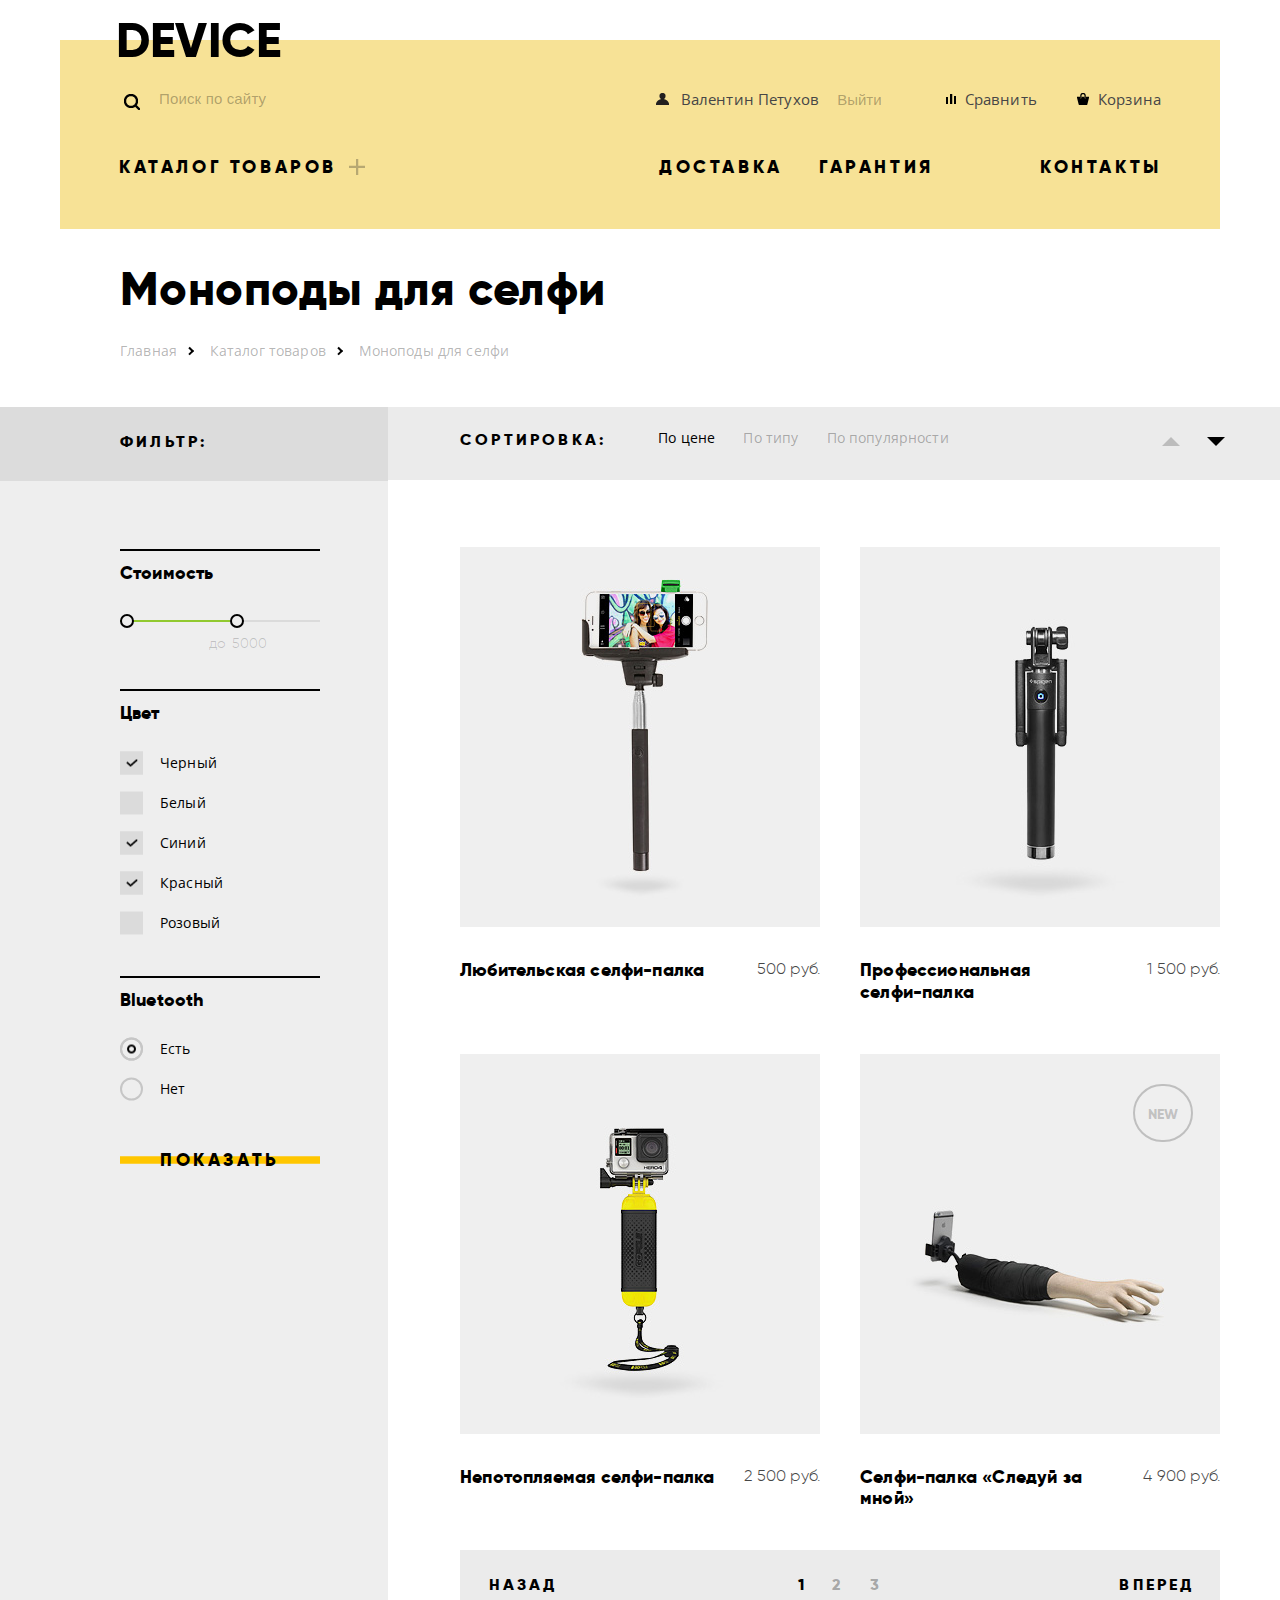
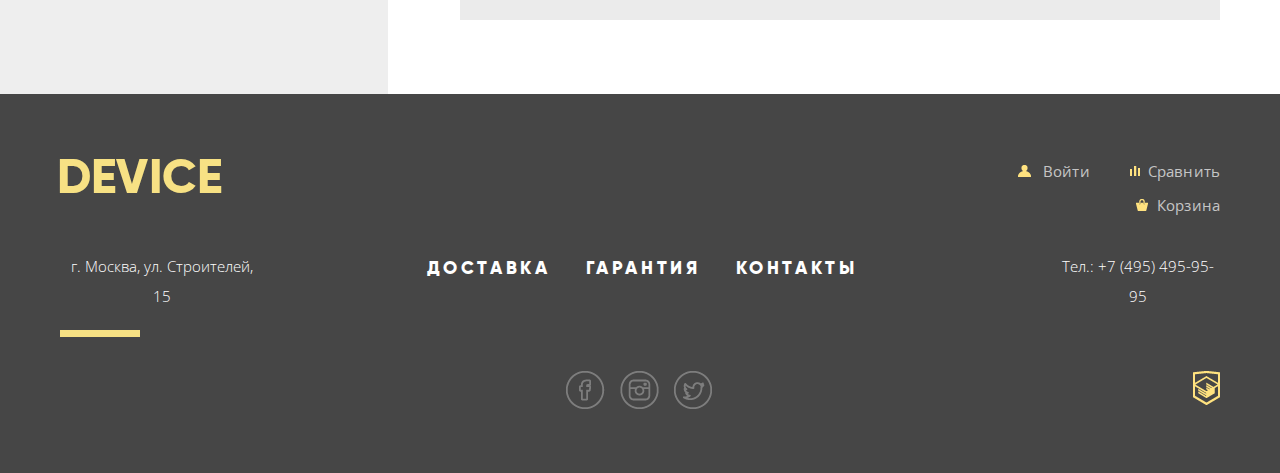
==== commit 2af16b3e: "сжаты css и js" ====
--- a/catalog.html
+++ b/catalog.html
@@ -4,7 +4,7 @@
   <meta charset="utf-8">
   <title>HTML Academy: Девайс</title>
   <link href="css/normalize.min.css" rel="stylesheet">
-  <link href="css/style.css" rel="stylesheet">
+  <link href="css/style.min.css" rel="stylesheet">
   <link href="https://fonts.googleapis.com/css?family=Open+Sans:300,400&amp;subset=cyrillic" rel="stylesheet">
 </head>
 <body class="inner-page">
--- a/css/style.min.css
+++ b/css/style.min.css
@@ -0,0 +1 @@
+@font-face{font-family:gilroy;src:url(../fonts/gilroyextrabold-webfont.eot);src:local('gilroy'),local('gilroyextrabold'),url(../fonts/gilroyextrabold-webfont.eot?#iefix) format('embedded-opentype'),url(../fonts/gilroyextrabold-webfont.woff2) format('woff2'),url(../fonts/gilroyextrabold-webfont.woff) format('woff'),url(../fonts/gilroyextrabold-webfont.ttf) format('truetype'),url(../fonts/gilroyextrabold-webfont.svg#gilroyextrabold) format('svg');font-weight:700;font-style:normal}@font-face{font-family:gilroy;src:url(../fonts/gilroylight-webfont.eot);src:local('gilroy'),local('gilroylight'),url(../fonts/gilroylight-webfont.eot?#iefix) format('embedded-opentype'),url(../fonts/gilroylight-webfont.woff2) format('woff2'),url(../fonts/gilroylight-webfont.woff) format('woff'),url(../fonts/gilroylight-webfont.ttf) format('truetype'),url(../fonts/gilroylight-webfont.svg#gilroylight) format('svg');font-weight:400;font-style:normal}body,html{min-width:1240px;font-weight:400;font-size:14px;line-height:28px;font-family:"Open Sans",Arial,sans-serif;color:#464646;letter-spacing:.01em}img{max-width:100%;height:auto}.container{width:1160px;margin:0 auto}.clearfix::after{content:"";display:table;clear:both}.capitalize{font-size:15px;line-height:36px;text-transform:capitalize;letter-spacing:.01em}.btn,.navigation-links>a{font-weight:700;font-family:Gilroy,Arial,sans-serif;text-transform:uppercase}.btn{position:relative;font-size:18px;line-height:21.6px;text-align:center;color:#000;letter-spacing:.2em;background:url(../img/btn-background.png) center no-repeat;background-size:auto 8px}.btn:hover{background-color:#f0c52e;background-image:none}.btn:active{color:rgba(0,0,0,.3)}.main-header .container{position:relative;box-sizing:border-box;margin-top:40px;margin-bottom:10px;padding:41px 59px 160px;background-color:#f7e296}.inner>.container{margin-bottom:33px;padding-bottom:47px}.main-header h1{position:absolute;top:-38px;left:51px}.link-catalog>a::after,.user-navigation a::before{top:50%;content:""}.visually-hidden{display:inline-block;vertical-align:top;text-indent:-9999px}.logo{font-weight:700;font-size:26.46px;font-family:Gilroy,Arial,sans-serif}.logo-header{fill:#000}a .logo-header:hover{fill:#464646}a .logo-header:active{fill:#666}.header-user{margin-bottom:22px}.site-search{float:left;margin-left:5px}input[name=search]{height:49px;margin-top:-8px;padding-bottom:8px;padding-left:35px;font-size:15px;color:#000;letter-spacing:.01em;background:url(../img/search.png) left no-repeat;border:none}input[name=search]:-moz-placeholder{color:rgba(0,0,0,.3)}input[name=search]::-webkit-input-placeholder{color:rgba(0,0,0,.3)}input[name=search]:-ms-input-placeholder{color:rgba(0,0,0,.3)}input[name=search]:hover:-moz-placeholder{color:rgba(0,0,0,.6)}input[name=search]::placeholder{color:rgba(0,0,0,.3)}input[name=search]:hover::-webkit-input-placeholder{color:rgba(0,0,0,.6)}input[name=search]:hover:-ms-input-placeholder{color:rgba(0,0,0,.6)}input[name=search]:hover::placeholder{color:rgba(0,0,0,.6)}input[name=search]:focus{outline:0}.site-search button{position:relative;display:none;width:85px;height:49px;margin-left:110px;font-size:15px;line-height:36px;letter-spacing:.01em;background-color:transparent;border:2px solid #000;border-bottom:transparent}input[name=search]+button::after{content:"";position:absolute;right:0;bottom:0;display:none;width:404px;height:2px;background-color:#000}.user-navigation li,input[name=search]:focus+button,input[name=search]:focus+button::after{display:inline-block;vertical-align:top}input[name=search]+button:hover{color:#fff;background-color:#000;border:none}input[name=search]+button:active{display:inline-block;vertical-align:top;color:rgba(255,255,255,.3);background-color:#000;border:none;outline:0}.user-navigation{float:right;width:501px;margin:0;padding:0;list-style:none;font-size:0;text-align:right}.header-login,.profile-link{padding-left:25px}.inner-page .user-navigation{width:510px}.user-navigation li{margin-top:4px}.user-navigation a{position:relative;font-size:15px}.user-navigation a::before{position:absolute;left:0;background-image:url(../img/sprite.png);-webkit-transform:translateY(-50%);transform:translateY(-50%)}.user-navigation a:hover{opacity:.6}.user-navigation a:active{opacity:.3}.header-login{margin-right:215px}.user-navigation button{vertical-align:text-top}.header-login::before,.profile-link::before{width:13px;height:12px;background-position:-411px -42px}.header-compare{padding-left:19px}.header-compare::before{width:10px;height:10px;background-position:-381px -42px}.header-cart{margin-left:40px;padding-left:21px}.header-cart::before{width:12px;height:12px;background-position:-349px -42px}.site-navigation{margin:0;padding:0;list-style:none}.navigation-links>a{font-size:18px;color:#000;letter-spacing:.2em;white-space:nowrap}.site-navigation a:hover{opacity:.6}.items:active a,.site-navigation a:active{opacity:.3}.link-catalog{position:relative;z-index:3;float:left;margin-right:294px;text-align:left}.link-catalog>a{position:relative;padding-right:28px}.link-catalog>a::after{position:absolute;right:0;width:16px;height:16px;background:url(../img/sprite.png) -349px -96px no-repeat;-webkit-transform:translateY(-50%);transform:translateY(-50%)}.link-delivery{float:left;width:125px;margin-right:35px}.link-warranty{float:left;width:115px}.link-contacts{float:right;width:123px;margin-right:-2px}.catalog-navigation{position:absolute;top:22px;left:-59px;z-index:3;display:none;box-sizing:border-box;width:1160px;padding-top:25px;padding-bottom:28px;padding-left:60px;font-size:0;text-align:left;background-color:#f7e296}.catalog-navigation ul{display:inline-block;margin:0;padding:0;list-style:none;vertical-align:top}.list-1{width:240px}.list-2{width:200px}.list li{padding:0}.catalog-navigation a{font-weight:400;font-size:15px;line-height:36px;text-align:left;text-transform:lowercase;letter-spacing:.01em}.item-number,h2{font-weight:700;font-family:Gilroy,Arial,sans-serif}.catalog-navigation:hover,.link-catalog:hover .catalog-navigation{display:block}.item-slide,input[name=item],main input[name=services]{display:none}.profile-link+button{margin-right:58px;margin-left:12px;font-size:15px;line-height:15px;vertical-align:baseline;color:rgba(0,0,0,.3);background-color:transparent;border:none;cursor:pointer}.item-slider{position:relative;margin-top:-162px}.item-slider::before{content:"";position:absolute;top:77px;left:600px;width:100px;height:7px;background-color:#fff}#btn-fittracker:checked~#slide-fittracker,#btn-monopode:checked~#slide-monopod,#btn-quadrocopter:checked~#slide-quadrocopter{display:block}.item-slide-right{float:right;width:519px;margin-right:48px}.about,.item-slider img{float:left}h2{font-size:47px;line-height:56.4px;color:#000}.item-slide h2{margin-top:-87px;margin-bottom:20px}.item-number{font-size:179.2px;line-height:179.2px;color:#fff}.description{width:500px;margin:0 0 42px;font-size:15px;line-height:30px;font-family:"Open Sans",Arial,sans-serif;color:#464646;letter-spacing:.01em}.item-slider a{display:block;width:220px;margin-bottom:53px;margin-left:-1px;line-height:40px}.characteristics b,.characteristics div,.items{display:inline-block;vertical-align:top}input[name=item]+label{position:relative;top:365px;left:1000px;display:inline-block;box-sizing:border-box;width:10px;height:10px;margin-right:20px;font-size:0;vertical-align:top;border:3px solid #000;border-radius:50%}input[name=item]:not(:checked)+label:hover{border-color:rgba(0,0,0,.4)}input[name=item]:not(:checked)+label{border-color:rgba(0,0,0,.3)}.characteristics{font-size:0}.characteristics div{margin-right:80px;text-align:left}.characteristics b{padding-bottom:9px;font-weight:lighter;font-size:36px;line-height:43.2px;font-family:Gilroy,Arial,sans-serif;color:#000}.characteristics p{margin:0;font-size:13px;line-height:20px;font-family:"Open Sans",Arial,sans-serif;color:#464646}.monopode{padding-bottom:106px}.monopode img{margin-top:14px;margin-left:90px}.monopode .item-number{padding-left:334px}.monopode h2{width:398px}.monopode a{margin-left:2px}.fittracker{margin-right:-4px;margin-bottom:96px}.fittracker img{margin-top:24px;margin-left:115px}.fittracker h2{width:300px}.fittracker .item-number{padding-left:310px}.fittracker .description{width:465px}.fittracker a{margin-left:-1px}.quadrocopter{margin-right:-5px;margin-bottom:114px}.quadrocopter img{margin-top:78px;margin-left:30px}.quadrocopter .item-slide-right{margin-right:50px}.quadrocopter h2{width:510px}.quadrocopter .description{width:475px}.quadrocopter-characteristics div{margin-right:43px}.quadrocopter .item-number{width:515px;text-align:right}.items a,.services-slide p{text-align:left;letter-spacing:.01em}.item-navigation{margin:0 0 185px;padding:0;list-style:none;font-size:0;letter-spacing:0}.items{position:relative;width:160px;margin-right:40px;padding-top:194px}.items:nth-child(6n){margin-right:0}.items a{display:block;font-weight:700;font-size:18px;line-height:21.6px;font-family:Gilroy,Arial,sans-serif;color:#000}.icon-monopode a{width:100px}.items::before,.items:active::after{position:absolute;top:0;left:0;width:160px;height:160px;background-repeat:no-repeat;content:""}.items::before{background-color:#f7e296;background-position:center center}.items:active::after,.items:hover::before{background-color:#f0c52e}.icon-vr::before{background-image:url(../img/nav-vr.png)}.icon-monopode::before{background-image:url(../img/nav-monopode.png);background-position:center bottom}.icon-cam::before{background-image:url(../img/nav-cam.png)}.icon-fittracker::before{background-image:url(../img/nav-fittracker.png)}.icon-watch::before{background-image:url(../img/nav-watch.png)}.icon-quadrocopter::before{background-image:url(../img/nav-quadrocopter.png)}.items:active::after{background-position:center center}.icon-vr::after{background-image:url(../img/nav-vr-act.png)}.icon-monopode:active::after{background-image:url(../img/nav-monopode-act.png);background-position:center bottom}.icon-cam::after{background-image:url(../img/nav-cam-act.png)}.icon-fittracker::after{background-image:url(../img/nav-fittracker-act.png)}.icon-watch::after{background-image:url(../img/nav-watch-act.png)}.icon-quadrocopter::after{background-image:url(../img/nav-quadrocopter-act.png)}.services-slider{margin-bottom:103px;font-size:0;background-color:#e5e5e5}#btn-credit:checked~.services-slider #slide-credit,#btn-delivery:checked~.services-slider #slide-delivery,#btn-warranty:checked~.services-slider #slide-warranty{display:inline-block;vertical-align:top}.services-slide{display:none;box-sizing:border-box;margin-top:-100px;margin-bottom:60px;padding-top:70px;padding-bottom:76px;padding-left:117px;background-repeat:no-repeat;border-left:7px solid #000}.services-slide h2{margin:0 0 27px;font-size:47px;line-height:56px;letter-spacing:.01em}.services-slide p{width:450px;margin:0;font-size:15px;line-height:30px}.delivery{width:817px;background-image:url(../img/delivery.png);background-position:right 85px}.credit,.warranty{background-position:right 60px}.warranty{width:836px;background-image:url(../img/warranty.png)}.credit{width:812px;background-image:url(../img/credit.png)}.services-slider-controls{display:inline-block;margin-top:-100px;padding-top:80px;padding-bottom:82px;vertical-align:top}.services-slider-controls label{display:block;box-sizing:border-box;width:277px;margin-bottom:25px;padding-right:107px;line-height:40px;letter-spacing:.2em;background-position:left;background-size:160px 8px}.info a,.partners-link{display:inline-block;vertical-align:top}.about ul,.contacts p,.info p,.partners{letter-spacing:0}.services-slider-controls label:last-of-type{margin-bottom:0}.services-slider-controls label:hover{background:url(../img/services-controls-hover.png) left no-repeat;background-color:none}.services-slider-controls label:active{color:rgba(0,0,0,1)}#btn-credit:checked~.services-slider #label-credit,#btn-delivery:checked~.services-slider #label-delivery,#btn-warranty:checked~.services-slider #label-warranty{color:#f7e184;background:#000}.about li,.modal-content label{font-weight:700;font-family:Gilroy,Arial,sans-serif;color:#000}.partners{margin-bottom:93px;font-size:0}.partners-link{width:260px;height:100px;margin-right:40px;background:url(../img/sprite.png) no-repeat}.partners a:nth-child(4n){margin-right:0}.partners-link-dji{background-position:-10px -10px}.partners-link-dji:hover{background-position:-10px -130px}.partners-link-spgadgets{background-position:-539px -10px}.partners-link-spgadgets:hover{background-position:-385px -130px}.partners-link-gopro{background-position:-10px -250px}.partners-link-gopro:hover{background-position:-10px -370px}.partners-link-vive{background-position:-290px -250px}.partners-link-vive:hover{background-position:-290px -370px}.info{width:50%}.info h2{position:relative;margin:0 0 40px;padding-top:48px}.info h2::before{content:"";position:absolute;top:0;width:80px;height:7px;background-color:#000}.modal-content,.modal-content-map{position:fixed;top:0;left:50%;z-index:4;box-shadow:0 4px 50px -5px rgba(4,6,6,.75)}.modal-content-map,iframe{height:559px;width:960px}.info p{margin:0 0 30px;font-size:15px;line-height:30px}.info a{width:260px;background-size:260px}.about{width:580px}.about p{width:495px}.about ul{margin:0 0 62px 18px;padding:35px 0 0;list-style-type:none;list-style-image:url(../img/list-marker.png)}.about li{padding-left:18px;font-size:16px;line-height:40px}.contacts{float:right;box-sizing:border-box;width:580px;padding-left:20px}.contacts p{width:540px;margin-bottom:38px;font-size:15px;line-height:30px}.contacts .map{padding-bottom:66px}.modal-content-map{display:none;background:url(../img/map-popup.jpg) #fff;-webkit-transform:translateX(-50%);transform:translateX(-50%)}.modal-content-show{display:block}.modal-content{display:none;box-sizing:border-box;width:960px;padding-top:98px;padding-left:100px;font-size:0;background-color:#fff;border:3px solid transparent;-webkit-transform:translateX(-50%);transform:translateX(-50%)}.modal-content-close{position:absolute;top:22px;left:870px;width:55px;height:55px;font-size:0;background-color:#f7e296;border:none;border-radius:50%;outline:0;cursor:pointer;opacity:.5}.modal-content-close:hover{opacity:1}.footer-user-navigation a:active,.modal-content-close:active::after,.modal-content-close:active::before,a .logo-footer:active{opacity:.3}.modal-content-close::after,.modal-content-close::before{content:"";position:absolute;top:50%;left:50%;width:32px;height:2px;background-color:#fff}.modal-content-close::before{-webkit-transform:translateX(-50%) rotate(45deg);transform:translateX(-50%) rotate(45deg)}.modal-content-close::after{top:49%;-webkit-transform:translateX(-50%) rotate(-45deg);transform:translateX(-50%) rotate(-45deg)}.email-block,.name-block{display:inline-block;margin-bottom:37px;vertical-align:top}.email-block{margin-left:40px}.modal-content label{display:block;margin-bottom:13px;font-size:18px;line-height:18px}.modal-content input{display:inline-block;box-sizing:border-box;width:360px;height:50px;padding-left:20px;font-size:14px;vertical-align:top;color:rgba(70,70,70,1);background-color:rgba(242,242,242,.5);border:none;border:3px solid transparent}.modal-content input:hover{background-color:rgba(234,234,234,.8)}.modal-content input:focus{background-color:#fff;border:3px solid rgba(203,203,203,.5);outline:0}input[name=name]:-moz-placeholder{font-size:14px;line-height:18px;font-family:"Open Sans",Arial,sans-serif;color:rgba(70,70,70,.4)}input[name=name]::-webkit-input-placeholder{font-size:14px;line-height:18px;font-family:"Open Sans",Arial,sans-serif;color:rgba(70,70,70,.4)}input[name=name]:-ms-input-placeholder{font-size:14px;line-height:18px;font-family:"Open Sans",Arial,sans-serif;color:rgba(70,70,70,.4)}input[name=name]::placeholder{font-size:14px;line-height:18px;font-family:"Open Sans",Arial,sans-serif;color:rgba(70,70,70,.4)}input[name=email]:-moz-placeholder{font-size:14px;line-height:18px;font-family:"Open Sans",Arial,sans-serif;color:rgba(70,70,70,.4)}input[name=email]::-webkit-input-placeholder{font-size:14px;line-height:18px;font-family:"Open Sans",Arial,sans-serif;color:rgba(70,70,70,.4)}input[name=email]:-ms-input-placeholder{font-size:14px;line-height:18px;font-family:"Open Sans",Arial,sans-serif;color:rgba(70,70,70,.4)}input[name=email]::placeholder{font-size:14px;line-height:18px;font-family:"Open Sans",Arial,sans-serif;color:rgba(70,70,70,.4)}.modal-content textarea{width:760px;height:156px;margin-bottom:53px;padding-left:20px;font-size:14px;color:rgba(70,70,70,1);background-color:rgba(242,242,242,.5);border:3px solid transparent}textarea:-moz-placeholder{font-size:14px;line-height:18px;font-family:"Open Sans",Arial,sans-serif;color:rgba(70,70,70,.4)}textarea::-webkit-input-placeholder{font-size:14px;line-height:18px;font-family:"Open Sans",Arial,sans-serif;color:rgba(70,70,70,.4)}textarea:-ms-input-placeholder{font-size:14px;line-height:18px;font-family:"Open Sans",Arial,sans-serif;color:rgba(70,70,70,.4)}textarea::placeholder{font-size:14px;line-height:18px;font-family:"Open Sans",Arial,sans-serif;color:rgba(70,70,70,.4)}textarea:focus{background-color:#fff;border:3px solid rgba(203,203,203,.5);outline:0}textarea+button{display:block;width:200px;margin-bottom:92px;border:none}.modal-content-appear{display:block;-webkit-animation-name:move;animation-name:move;-webkit-animation-duration:1s;animation-duration:1s;-webkit-animation-timing-function:ease-out;animation-timing-function:ease-out;-webkit-animation-fill-mode:forwards;animation-fill-mode:forwards}@-webkit-keyframes move{0%{-webkit-transform:translateX(500px);transform:translateX(500px)}100%{-webkit-transform:translateX(-480px);transform:translateX(-480px)}}@keyframes move{0%{-webkit-transform:translateX(500px);transform:translateX(500px)}100%{-webkit-transform:translateX(-480px);transform:translateX(-480px)}}.inner-page main{overflow:hidden}.inner-header .container{box-sizing:border-box;padding-left:60px}.inner-header h2{margin:0 0 15px;letter-spacing:.01em}.breadcrumbs{margin:0 0 37px;padding:0;list-style:none;font-size:0}.breadcrumbs li{display:inline-block;vertical-align:top}.breadcrumbs li::after{content:"";display:inline-block;width:3.5px;height:3.5px;margin-right:17px;margin-bottom:3px;margin-left:10px;vertical-align:baseline;border:2px solid #000;border-bottom:transparent;border-left:transparent;-webkit-transform:rotate(45deg);transform:rotate(45deg)}.aside-container input,.breadcrumbs li:last-child::after{display:none}.breadcrumbs a{font-size:14px;line-height:36px;color:rgba(0,0,0,.3);letter-spacing:.01em}.search-title,.sorting span{text-transform:uppercase;letter-spacing:.2em}.breadcrumbs a:hover{color:rgba(0,0,0,.6)}.breadcrumbs a.active,.breadcrumbs a:active{color:rgba(0,0,0,.1)}.search-title,form .title{font-weight:700;font-family:Gilroy,Arial,sans-serif;color:#000}aside{float:left;width:calc(50% - 252px);margin-bottom:-32767px;padding-bottom:32767px;background-color:#eee}.search-title{margin-bottom:68px;padding-top:26px;padding-bottom:28px;padding-left:calc(100% - 268px);font-size:16px;line-height:19.2px;background-color:#dcdcdc}.aside-container{margin-left:calc(100% - 268px);padding-right:68px}form .title{margin:0 0 30px;font-size:18px;line-height:21.6px}.price-control input,.price-control label{font-weight:lighter;font-size:14px;line-height:23px;color:rgba(0,0,0,.2);font-family:Gilroy,Arial,sans-serif}.range-filter{min-height:88px;padding-top:12px;border-top:2px solid #000}.range-filter .title{margin-bottom:36px}.range-controls{position:relative}.range-controls .scale{height:2px;background:#dbdbdb}.range-controls .bar{width:110px;height:2px;background:#91c92f}.range-controls .toggle{position:absolute;top:-6px;box-sizing:border-box;width:14px;height:14px;background-color:#eee;border-width:2px;border-style:solid;border-color:#000;border-radius:50%;cursor:pointer}.toggle-min{left:0}.toggle-max{left:110px}.price-control label{display:inline-block;margin-top:9px;margin-bottom:33px;margin-left:89px;vertical-align:top}.price-control input{display:inline;width:80px;background-color:transparent;border:none}.bluetooth-search,.color-search{padding-top:12px;border-top:2px solid #000}p.title{margin:0 0 18px}.color-search{padding-bottom:33px}input[name=color]+label,input[name=bluetooth]+label{position:relative;display:block;margin:0;padding-left:40px;line-height:40px;color:#000;cursor:pointer}.sorting-arrow::before,.sorting-arrows,.sorting-category li{display:inline-block;vertical-align:top}input[name=color]+label::before{content:"";position:absolute;top:50%;left:0;width:23px;height:23px;background-color:#dbdbdb;-webkit-transform:translateY(-50%);transform:translateY(-50%)}input[name=color]+label:hover::after,input[name=color]+label:hover::before{background-color:#cecece}input[name=color]:active+label::before{background:url(../img/icon-tick.png) 50% 50% no-repeat #c4c4c4}input[name=color]:checked+label::after{content:"";position:absolute;top:50%;left:0;width:23px;height:23px;background:url(../img/icon-tick.png) 50% 50% no-repeat #dbdbdb;-webkit-transform:translateY(-50%);transform:translateY(-50%)}input[name=color]+label:active::after{background-color:#c4c4c4;background-image:none}.bluetooth-search{margin-bottom:38px}.aside-container a{position:relative;padding:0 40px}input[name=bluetooth]+label::before,input[name=bluetooth]:checked+label::after{position:absolute;top:50%;box-sizing:border-box;width:23px;height:23px;-webkit-transform:translateY(-50%);content:"";left:0}.aside-container a:hover{background:url(../img/btn-background.png) center no-repeat}.aside-container a:active{color:rgba(0,0,0,1)}input[name=bluetooth]+label::before{border:2px solid #c6c6c6;border-radius:50%;transform:translateY(-50%)}input[name=bluetooth]+label:hover::before{border-color:#bcbcbc}input[name=bluetooth]:active+label::before{background:url(../img/icon-radio.png) 50% 50% no-repeat;border:2px solid #acacac}input[name=bluetooth]:checked+label::after{background:url(../img/icon-radio.png) 50% 50% no-repeat;border:2px solid #c6c6c6;border-radius:50%;transform:translateY(-50%)}input[name=bluetooth]:checked+label:hover::after{border:2px solid #bcbcbc}.result{float:left;width:calc(252px + 50%);margin-bottom:74px}.sorting{margin-bottom:17px;padding-top:17px;padding-bottom:15px;padding-left:72px;font-size:0;background-color:#ebebeb}.sorting span{font-weight:700;font-size:16px;line-height:19.2px;font-family:Gilroy,Arial,sans-serif;vertical-align:middle;color:#000}.item-card h3,.price{font-family:Gilroy,Arial,sans-serif;letter-spacing:.01em}.sorting-category{display:inline-block;margin:0 0 0 52px;padding:0;list-style:none;font-size:0;vertical-align:middle}.sorting-category li{margin-right:28px}.sorting-category a{font-size:14px;color:rgba(0,0,0,.3)}.sorting-category a:hover{color:rgba(0,0,0,.6)}.sorting-category a.active,.sorting-category a:active{color:#000}.sorting-arrows{margin-top:13px;margin-left:160px;font-size:0}.sorting-arrow{margin-left:25px;font-size:0}.sorting-arrow::before{content:"";border:9px solid rgba(0,0,0,.2);border-right-color:transparent;border-left-color:transparent}.sorting-arrow.top::before{border-top-width:0}.sorting-arrow.down::before{border-bottom-width:0}.sorting-arrow.top:hover::before{border-bottom-color:rgba(0,0,0,.4)}.sorting-arrow.top.active::before,.sorting-arrow.top:active::before{border-bottom-color:#000}.sorting-arrow.down:hover::before{border-top-color:rgba(0,0,0,.4)}.sorting-arrow.down.active::before,.sorting-arrow.down:active::before{border-top-color:#000}.action-cart,.action-compare{background-color:transparent;border:none}.result-container{width:765px;padding-left:72px}.item-card{position:relative;float:left;width:360px;margin-top:50px}.item-card:nth-of-type(2n){margin-left:40px}.item-card h3{float:left;width:255px;margin:24px 0 0;font-weight:700;font-size:18px;line-height:21.6px;color:#000}.monopode-pro h3{width:190px}.monopode-unsink h3{width:260px}.price{float:right;margin-top:24px;font-size:16px;line-height:19px}.paginator-guides.previous,footer h1{float:left}.item-card:hover img{opacity:.7}.action{position:absolute;top:0;left:0;display:none;width:360px;height:379px}.item-card:hover .action{display:block}.action button{display:block;margin-right:auto;margin-left:auto}.action-cart{height:40px;margin-top:170px;margin-bottom:7px;padding:0 38px;letter-spacing:.2em}.action-compare{font-size:13px;line-height:36px;font-family:"Open Sans",Arial,sans-serif;color:rgba(0,0,0,.5);letter-spacing:.01em}.footer-site-navigation a,.paginator a{font-weight:700;font-family:Gilroy,Arial,sans-serif;text-transform:uppercase;letter-spacing:.2em}.action-compare:hover{color:rgba(0,0,0,1)}.action-compare:active{color:rgba(0,0,0,.2)}.paginator{width:760px;margin-top:40px;padding:0;list-style:none;font-size:0;text-align:center;background-color:#ebebeb}.paginator-number{display:inline-block;margin-left:25px;vertical-align:top}.paginator li:nth-child(2){margin-left:0}.paginator a{font-size:16px;color:#000}.paginator-number a{line-height:70px;color:rgba(0,0,0,.3)}.paginator-number a:hover{color:rgba(0,0,0,.6)}.paginator-number a.active,.paginator-number a:active{color:#000}.paginator-guides.next{float:right}.paginator-guides{width:126px}.paginator-guides a{line-height:70px;vertical-align:middle}.paginator-guides:hover{background-color:rgba(0,0,0,.08)}.paginator-guides a:active{color:rgba(0,0,0,.3)}.new::after{content:"NEW";position:absolute;top:30px;right:27px;display:inline-block;width:56px;height:34px;padding-top:20px;font-weight:700;font-size:14px;line-height:16.8px;font-family:Gilroy,Arial,sans-serif;vertical-align:middle;text-align:center;color:rgba(0,0,0,.2);border:2px solid rgba(0,0,0,.2);border-radius:30px}.inner-page footer{margin-top:0}footer{margin-top:87px;padding-top:63px;padding-bottom:64px;color:#fff;background-color:#464646}footer .container{position:relative}footer .container::before{content:"";position:absolute;top:173px;width:80px;height:7px;background-color:#f7e184}footer h1{margin:0 0 0 -8px}.logo-footer{fill:#f7e184}a .logo-footer:hover{fill:#f0c52e}.footer-user.clearfix{margin-bottom:29px}.footer-user-navigation{float:right;width:325px;margin:0;padding:0;list-style:none;font-size:0;text-align:right}.footer-user-navigation li{display:inline-block;margin-left:40px;vertical-align:top}.footer-user-navigation li:first-of-type{margin-left:0}.footer-user-navigation a{position:relative;font-size:15px;color:rgba(255,255,255,.7)}.footer-user-navigation a:hover{color:rgba(255,255,255,1)}.footer-user-navigation a::before{content:"";position:absolute;top:50%;left:0;background-image:url(../img/sprite.png);-webkit-transform:translateY(-50%);transform:translateY(-50%)}.footer-login{padding-left:25px}.footer-login::before{width:13px;height:12px;background-position:-473px -10px}.footer-login:hover::before{width:13px;height:12px;background-position:-506px -10px}.footer-compare{padding-left:18px}.footer-compare::before{width:10px;height:10px;background-position:-413px -10px}.footer-compare:hover::before{width:10px;height:10px;background-position:-443px -10px}.footer-cart{padding-left:21px}.footer-cart::before{width:12px;height:12px;background-position:-349px -10px}.footer-cart:hover::before{width:12px;height:12px;background-position:-381px -10px}.footer-site-navigation{margin:0 0 60px;padding:0;list-style:none;font-size:0;text-align:center}.footer-site-navigation li{display:inline-block;font-size:15px;vertical-align:top}.footer-site-navigation a{margin-right:35px;font-size:18px;line-height:21.6px;vertical-align:text-top}.address,.phone{margin-top:-3px;font-weight:100;font-size:15px;line-height:30px;font-family:"Open Sans",Arial,sans-serif}.footer-copyright a,.social-btn{display:inline-block;vertical-align:top;background-image:url(../img/sprite.png);background-repeat:no-repeat}.footer-site-navigation a:hover{color:rgba(255,255,255,.6)}.footer-site-navigation a:active{color:rgba(255,255,255,.3)}.address{float:left;width:203px;letter-spacing:0}.phone{float:right;width:164px;letter-spacing:normal}.footer-social{float:left;margin-left:506px;font-size:0}.social-btn{width:39px;height:38px;margin-right:15px;opacity:.3}.social-btn:hover{opacity:1}.social-btn:active{opacity:.1}.footer-copyright{float:right;font-size:0}.footer-copyright a{width:27px;height:34px;background-position:-444px -42px}.footer-copyright a:hover{background-position:-491px -42px}.footer-copyright a:active{opacity:.3}.sprite{display:block;background-image:url(../img/sprite.png);background-repeat:no-repeat}.sprite-icon-dji{width:260px;height:100px;background-position:-10px -10px}.sprite-icon-dji-hvr{width:260px;height:100px;background-position:-10px -130px}.sprite-icon-fb{width:39px;height:38px;background-position:-290px -10px}.sprite-icon-footer-cart{width:12px;height:12px;background-position:-349px -10px}.sprite-icon-footer-cart-hvr{width:12px;height:12px;background-position:-381px -10px}.sprite-icon-footer-compare{width:10px;height:10px;background-position:-413px -10px}.sprite-icon-footer-compare-hvr{width:10px;height:10px;background-position:-443px -10px}.sprite-icon-footer-user{width:13px;height:12px;background-position:-473px -10px}.sprite-icon-footer-user-hvr{width:13px;height:12px;background-position:-506px -10px}.sprite-icon-gopro{width:260px;height:100px;background-position:-10px -250px}.sprite-icon-gopro-hvr{width:260px;height:100px;background-position:-10px -370px}.sprite-icon-header-cart{width:12px;height:12px;background-position:-349px -42px}.sprite-icon-header-compare{width:10px;height:10px;background-position:-381px -42px}.sprite-icon-header-user{width:13px;height:12px;background-position:-411px -42px}.sprite-icon-htmlacademy{width:27px;height:34px;background-position:-444px -42px}.sprite-icon-htmlacademy-hvr{width:27px;height:34px;background-position:-491px -42px}.sprite-icon-insta{width:39px;height:38px;background-position:-290px -96px}.sprite-icon-plus{width:16px;height:16px;background-position:-349px -96px}.sprite-icon-radio{width:9px;height:9px;background-position:-385px -96px}.sprite-icon-spgadgets{width:260px;height:100px;background-position:-539px -10px}.sprite-icon-spgadgets-hvr{width:260px;height:100px;background-position:-385px -130px}.sprite-icon-tick{width:12px;height:7px;background-position:-665px -130px}.sprite-icon-tw{width:38px;height:38px;background-position:-697px -130px}.sprite-icon-vive{width:260px;height:100px;background-position:-290px -250px}.sprite-icon-vive-hvr{width:260px;height:100px;background-position:-290px -370px}
